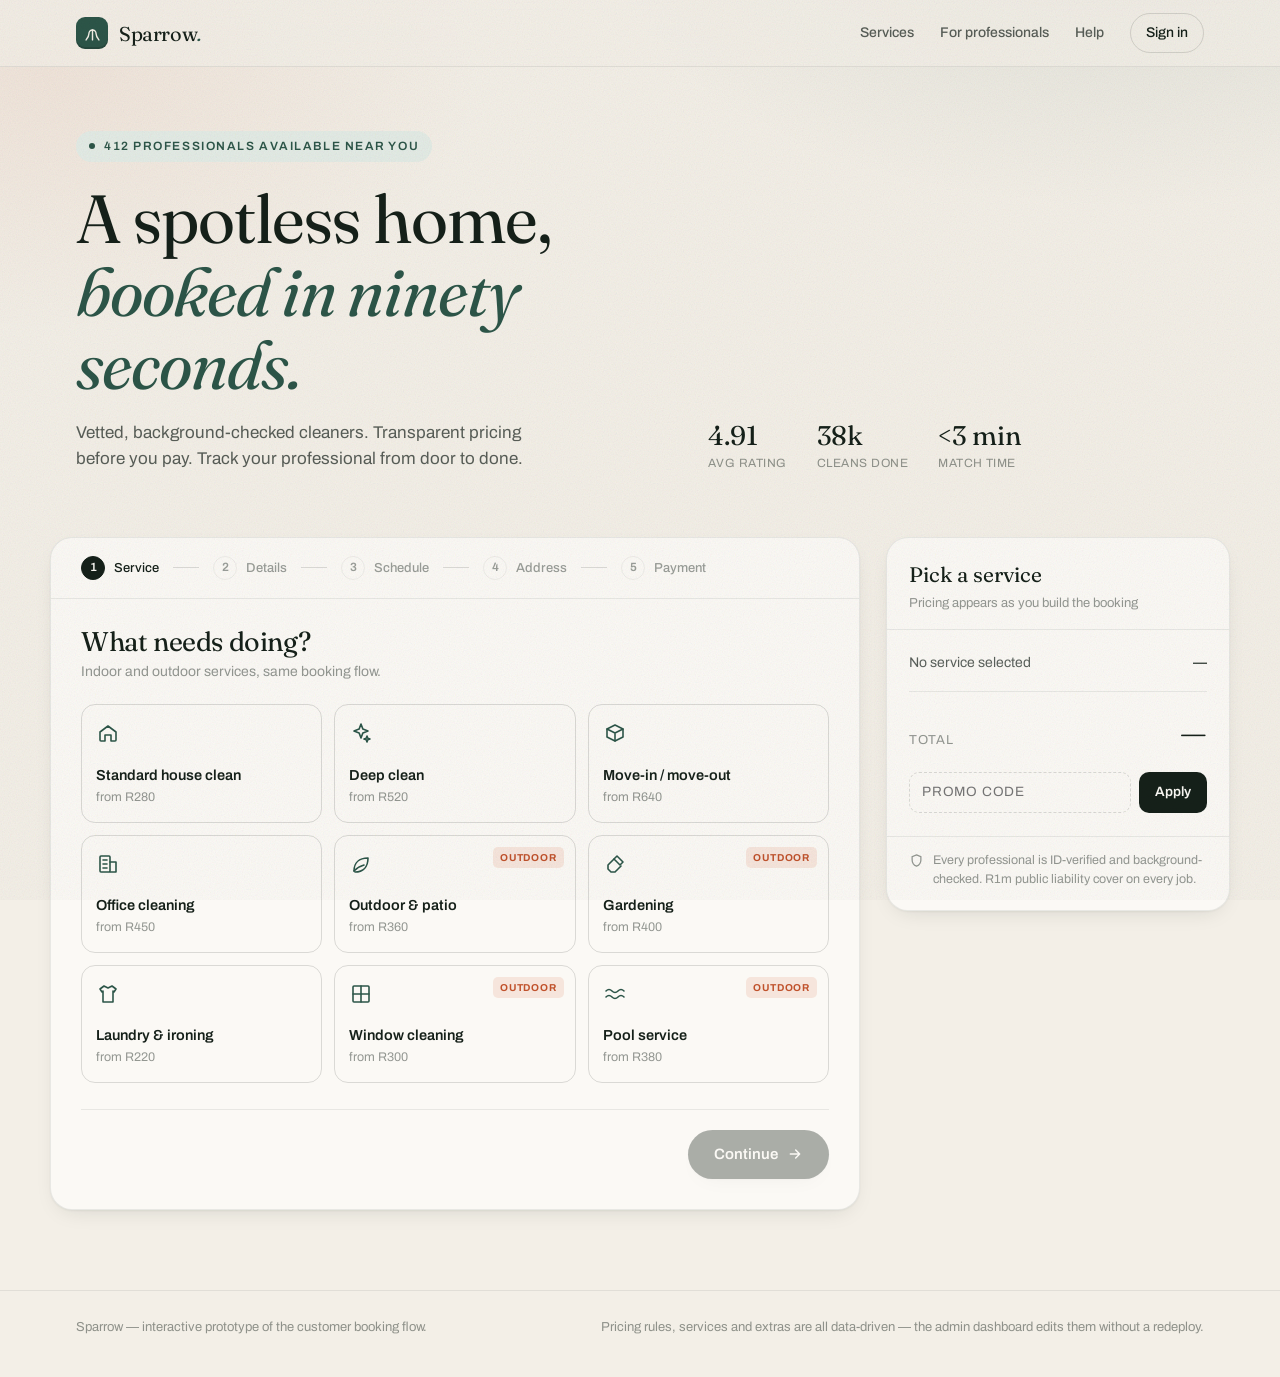
==== index.html @ c158c253 "Sparrow: interactive customer booking flow prototype" ====
<!DOCTYPE html>
<html lang="en">
<head>
<meta charset="utf-8">
<meta name="viewport" content="width=device-width, initial-scale=1">
<title>Sparrow &mdash; Book a cleaning professional</title>
<link rel="preconnect" href="https://fonts.googleapis.com">
<link rel="preconnect" href="https://fonts.gstatic.com" crossorigin>
<link href="https://fonts.googleapis.com/css2?family=Fraunces:opsz,wght@9..144,300;9..144,400;9..144,500;9..144,600&family=Archivo:wght@400;500;600;700&display=swap" rel="stylesheet">
<style>
:root{
  --paper:#F3EFE7;
  --paper-2:#FBF9F5;
  --ink:#152019;
  --ink-70:rgba(21,32,25,.70);
  --ink-45:rgba(21,32,25,.45);
  --ink-14:rgba(21,32,25,.14);
  --ink-08:rgba(21,32,25,.08);
  --moss:#2C5548;
  --moss-soft:#E3EBE5;
  --clay:#C0522C;
  --clay-soft:#F6E5DC;
  --gold:#C9A227;
  --radius:14px;
  --radius-lg:22px;
  --shadow-1:0 1px 2px rgba(21,32,25,.05), 0 8px 24px -12px rgba(21,32,25,.18);
  --shadow-2:0 2px 4px rgba(21,32,25,.06), 0 24px 48px -20px rgba(21,32,25,.28);
  --ease:cubic-bezier(.22,.61,.36,1);
}
*{box-sizing:border-box}
html,body{margin:0;padding:0}
body{
  background:var(--paper);
  color:var(--ink);
  font-family:'Archivo',-apple-system,BlinkMacSystemFont,sans-serif;
  font-size:15px;
  line-height:1.55;
  -webkit-font-smoothing:antialiased;
  background-image:
    radial-gradient(900px 500px at 88% -10%, rgba(44,85,72,.10), transparent 60%),
    radial-gradient(700px 420px at 4% 8%, rgba(192,82,44,.07), transparent 62%);
  background-attachment:fixed;
}
body::after{
  content:"";position:fixed;inset:0;pointer-events:none;z-index:99;opacity:.30;
  background-image:url("data:image/svg+xml,%3Csvg xmlns='http://www.w3.org/2000/svg' width='140' height='140'%3E%3Cfilter id='n'%3E%3CfeTurbulence type='fractalNoise' baseFrequency='.85' numOctaves='3'/%3E%3C/filter%3E%3Crect width='140' height='140' filter='url(%23n)' opacity='.42'/%3E%3C/svg%3E");
  mix-blend-mode:multiply;
}
h1,h2,h3,.display{font-family:'Fraunces',Georgia,serif;font-weight:400;letter-spacing:-.015em;line-height:1.08;margin:0}
.wrap{max-width:1180px;margin:0 auto;padding:0 26px}
.mono{font-variant-numeric:tabular-nums}

/* ---------- top bar ---------- */
.topbar{position:sticky;top:0;z-index:60;backdrop-filter:blur(14px);background:rgba(243,239,231,.78);border-bottom:1px solid var(--ink-08)}
.topbar .wrap{display:flex;align-items:center;gap:18px;height:66px}
.brand{display:flex;align-items:center;gap:11px;text-decoration:none;color:inherit}
.brand-mark{width:32px;height:32px;border-radius:9px;background:var(--moss);display:grid;place-items:center;box-shadow:inset 0 -2px 0 rgba(0,0,0,.16)}
.brand-name{font-family:'Fraunces',serif;font-size:20px;letter-spacing:-.02em}
.brand-name em{font-style:italic;color:var(--moss)}
.nav{margin-left:auto;display:flex;align-items:center;gap:26px}
.nav a{color:var(--ink-70);text-decoration:none;font-size:14px;font-weight:500}
.nav a:hover{color:var(--ink)}
.pill-btn{border:1px solid var(--ink-14);background:transparent;color:var(--ink);padding:8px 15px;border-radius:999px;font:inherit;font-size:14px;font-weight:500;cursor:pointer;transition:.2s var(--ease)}
.pill-btn:hover{background:var(--ink);color:var(--paper-2);border-color:var(--ink)}
@media(max-width:820px){.nav .hide-sm{display:none}}

/* ---------- hero ---------- */
.hero{padding:64px 0 30px;position:relative}
.eyebrow{display:inline-flex;align-items:center;gap:9px;font-size:12px;font-weight:600;letter-spacing:.13em;text-transform:uppercase;color:var(--moss);background:var(--moss-soft);border-radius:999px;padding:6px 13px}
.dot{width:6px;height:6px;border-radius:50%;background:var(--moss);animation:pulse 2.4s infinite}
@keyframes pulse{0%,100%{opacity:1;transform:scale(1)}50%{opacity:.35;transform:scale(.8)}}
.hero h1{font-size:clamp(38px,6.2vw,68px);margin:20px 0 0;max-width:14ch}
.hero h1 .ital{font-style:italic;color:var(--moss)}
.hero p.lede{max-width:46ch;color:var(--ink-70);font-size:17px;margin:18px 0 0}
.hero-row{display:flex;gap:44px;align-items:flex-end;flex-wrap:wrap}
.trust{display:flex;gap:30px;margin-top:30px;flex-wrap:wrap}
.trust .t-num{font-family:'Fraunces',serif;font-size:27px;line-height:1}
.trust .t-lbl{font-size:12px;color:var(--ink-45);letter-spacing:.04em;text-transform:uppercase;margin-top:5px}

/* ---------- booking shell ---------- */
.booker{display:grid;grid-template-columns:1fr 344px;gap:26px;align-items:start;padding:34px 0 80px}
@media(max-width:940px){.booker{grid-template-columns:1fr}}
.booker>*{min-width:0}
.card{background:var(--paper-2);border:1px solid var(--ink-08);border-radius:var(--radius-lg);box-shadow:var(--shadow-1)}
.panel{padding:28px 30px 30px}
@media(max-width:560px){.panel{padding:22px 18px 24px}}

/* stepper */
.stepper{display:flex;align-items:center;gap:0;padding:18px 30px;border-bottom:1px solid var(--ink-08);overflow-x:auto;scrollbar-width:none}
.stepper::-webkit-scrollbar{display:none}
.step{display:flex;align-items:center;gap:9px;flex:0 0 auto;padding-right:14px;opacity:.42;transition:.35s var(--ease)}
.step.done,.step.active{opacity:1}
.step-num{width:24px;height:24px;border-radius:50%;border:1.5px solid var(--ink-14);display:grid;place-items:center;font-size:12px;font-weight:600;transition:.35s var(--ease);flex:0 0 auto}
.step.active .step-num{background:var(--ink);color:var(--paper-2);border-color:var(--ink)}
.step.done .step-num{background:var(--moss);border-color:var(--moss);color:#fff}
.step-lbl{font-size:13px;font-weight:500;white-space:nowrap}
.step-bar{width:26px;height:1.5px;background:var(--ink-14);margin-right:14px;flex:0 0 auto}
@media(max-width:700px){.step:not(.active) .step-lbl{display:none}.step-bar{width:14px}}

.h-step{font-size:27px;margin-bottom:5px}
.sub{color:var(--ink-45);font-size:14px;margin:0 0 22px}
.pane{display:none;animation:rise .45s var(--ease) both}
.pane.on{display:block}
@keyframes rise{from{opacity:0;transform:translateY(9px)}to{opacity:1;transform:none}}

/* service grid */
.svc-grid{display:grid;grid-template-columns:repeat(3,1fr);gap:12px}
@media(max-width:760px){.svc-grid{grid-template-columns:repeat(2,1fr)}}
@media(max-width:400px){.svc-grid{grid-template-columns:1fr}}
.svc{position:relative;text-align:left;background:transparent;border:1.5px solid var(--ink-14);border-radius:var(--radius);padding:16px 14px 14px;cursor:pointer;font:inherit;color:inherit;transition:.24s var(--ease);overflow:hidden}
.svc:hover{border-color:var(--moss);transform:translateY(-2px);box-shadow:var(--shadow-1)}
.svc.sel{border-color:var(--moss);background:var(--moss-soft);box-shadow:inset 0 0 0 1px var(--moss)}
.svc svg{color:var(--moss)}
.svc-name{font-weight:600;font-size:14.5px;margin-top:11px}
.svc-from{font-size:12.5px;color:var(--ink-45);margin-top:2px}
.svc .tick{position:absolute;top:11px;right:11px;opacity:0;transform:scale(.6);transition:.24s var(--ease);color:var(--moss)}
.svc.sel .tick{opacity:1;transform:none}
.badge-out{position:absolute;top:11px;right:11px;font-size:10px;letter-spacing:.08em;text-transform:uppercase;font-weight:700;color:var(--clay);background:var(--clay-soft);padding:3px 7px;border-radius:5px}
.svc.sel .badge-out{display:none}

/* steppers / counters */
.row-lbl{display:flex;align-items:center;justify-content:space-between;padding:15px 0;border-bottom:1px solid var(--ink-08)}
.row-lbl:last-of-type{border-bottom:0}
.row-lbl .rl-t{font-weight:600;font-size:14.5px}
.row-lbl .rl-s{font-size:13px;color:var(--ink-45)}
.counter{display:flex;align-items:center;gap:6px}
.cbtn{width:32px;height:32px;border-radius:9px;border:1.5px solid var(--ink-14);background:transparent;cursor:pointer;font-size:17px;line-height:1;color:var(--ink);display:grid;place-items:center;transition:.18s var(--ease)}
.cbtn:hover:not(:disabled){border-color:var(--ink);background:var(--ink);color:var(--paper-2)}
.cbtn:disabled{opacity:.3;cursor:not-allowed}
.cval{width:32px;text-align:center;font-weight:600;font-variant-numeric:tabular-nums}

/* extras chips */
.chips{display:flex;flex-wrap:wrap;gap:9px;margin-top:6px}
.chip{border:1.5px solid var(--ink-14);background:transparent;border-radius:999px;padding:8px 14px;font:inherit;font-size:13.5px;cursor:pointer;color:var(--ink-70);transition:.2s var(--ease);display:inline-flex;align-items:center;gap:7px}
.chip:hover{border-color:var(--moss);color:var(--ink)}
.chip.on{background:var(--ink);border-color:var(--ink);color:var(--paper-2)}
.chip .c-price{font-size:12px;opacity:.6}

/* frequency */
.freq{display:grid;grid-template-columns:repeat(3,1fr);gap:10px;margin-top:6px}
@media(max-width:520px){.freq{grid-template-columns:1fr}}
.freq button{position:relative;text-align:left;border:1.5px solid var(--ink-14);background:transparent;border-radius:var(--radius);padding:13px 14px;cursor:pointer;font:inherit;color:inherit;transition:.2s var(--ease)}
.freq button:hover{border-color:var(--moss)}
.freq button.on{border-color:var(--moss);background:var(--moss-soft)}
.freq .f-t{font-weight:600;font-size:14px}
.freq .f-s{font-size:12.5px;color:var(--ink-45);margin-top:2px}
.save-tag{position:absolute;top:-9px;right:11px;background:var(--gold);color:#2b2200;font-size:10.5px;font-weight:700;letter-spacing:.05em;padding:2px 8px;border-radius:999px}

/* dates */
.datestrip{display:flex;gap:9px;overflow-x:auto;padding:4px 2px 10px;scrollbar-width:thin}
.dcell{flex:0 0 auto;width:66px;border:1.5px solid var(--ink-14);border-radius:var(--radius);background:transparent;padding:11px 0;cursor:pointer;font:inherit;color:inherit;text-align:center;transition:.2s var(--ease)}
.dcell:hover{border-color:var(--moss)}
.dcell.on{background:var(--ink);border-color:var(--ink);color:var(--paper-2)}
.dcell .dw{font-size:11px;letter-spacing:.09em;text-transform:uppercase;opacity:.55}
.dcell .dd{font-family:'Fraunces',serif;font-size:22px;line-height:1.25}
.dcell .dm{font-size:11px;opacity:.55}
.slots{display:grid;grid-template-columns:repeat(4,1fr);gap:9px;margin-top:6px}
@media(max-width:620px){.slots{grid-template-columns:repeat(3,1fr)}}
@media(max-width:420px){.slots{grid-template-columns:repeat(2,1fr)}}
.slot{border:1.5px solid var(--ink-14);background:transparent;border-radius:10px;padding:10px 6px;font:inherit;font-size:13.5px;font-weight:500;cursor:pointer;color:var(--ink);transition:.2s var(--ease);position:relative}
.slot:hover:not(:disabled){border-color:var(--moss)}
.slot.on{background:var(--ink);border-color:var(--ink);color:var(--paper-2)}
.slot:disabled{opacity:.32;cursor:not-allowed;text-decoration:line-through}
.slot .pros{display:block;font-size:11px;font-weight:400;opacity:.55;margin-top:1px}

/* forms */
.field{margin-bottom:15px}
.field label{display:block;font-size:12.5px;font-weight:600;letter-spacing:.03em;color:var(--ink-70);margin-bottom:6px}
.field input,.field textarea,.field select{width:100%;border:1.5px solid var(--ink-14);background:var(--paper-2);border-radius:11px;padding:11px 13px;font:inherit;font-size:14.5px;color:var(--ink);transition:.2s var(--ease)}
.field input:focus,.field textarea:focus,.field select:focus{outline:none;border-color:var(--moss);box-shadow:0 0 0 4px rgba(44,85,72,.10)}
.field input::placeholder,.field textarea::placeholder{color:var(--ink-45)}
.grid2{display:grid;grid-template-columns:1fr 1fr;gap:14px}
@media(max-width:520px){.grid2{grid-template-columns:1fr}}

.toggle-row{display:flex;align-items:center;gap:12px;padding:13px 15px;border:1.5px solid var(--ink-14);border-radius:var(--radius);margin-bottom:16px;background:var(--paper)}
.switch{position:relative;width:44px;height:25px;flex:0 0 auto;border-radius:999px;background:var(--ink-14);border:0;cursor:pointer;transition:.24s var(--ease)}
.switch::after{content:"";position:absolute;top:3px;left:3px;width:19px;height:19px;border-radius:50%;background:var(--paper-2);transition:.24s var(--ease);box-shadow:0 1px 3px rgba(0,0,0,.25)}
.switch.on{background:var(--moss)}
.switch.on::after{transform:translateX(19px)}

/* payment methods */
.pays{display:grid;gap:10px;margin-top:4px}
.pay{display:flex;align-items:center;gap:13px;border:1.5px solid var(--ink-14);border-radius:var(--radius);padding:13px 15px;cursor:pointer;background:transparent;font:inherit;color:inherit;text-align:left;transition:.2s var(--ease);width:100%}
.pay:hover{border-color:var(--moss)}
.pay.on{border-color:var(--moss);background:var(--moss-soft)}
.pay .radio{width:19px;height:19px;border-radius:50%;border:1.5px solid var(--ink-14);flex:0 0 auto;display:grid;place-items:center;transition:.2s var(--ease)}
.pay.on .radio{border-color:var(--moss)}
.pay.on .radio::after{content:"";width:9px;height:9px;border-radius:50%;background:var(--moss)}
.pay .p-t{font-weight:600;font-size:14.5px}
.pay .p-s{font-size:12.5px;color:var(--ink-45)}
.cards{margin-left:auto;display:flex;gap:5px;opacity:.8}

/* nav buttons */
.actions{display:flex;align-items:center;gap:12px;margin-top:26px;padding-top:20px;border-top:1px solid var(--ink-08)}
.btn{border:0;border-radius:999px;padding:13px 26px;font:inherit;font-weight:600;font-size:15px;cursor:pointer;transition:.22s var(--ease);display:inline-flex;align-items:center;gap:9px}
.btn-primary{background:var(--ink);color:var(--paper-2);box-shadow:var(--shadow-1)}
.btn-primary:hover{background:var(--moss);transform:translateY(-1px);box-shadow:var(--shadow-2)}
.btn-primary:disabled{opacity:.35;cursor:not-allowed;transform:none;background:var(--ink)}
.btn-ghost{background:transparent;color:var(--ink-70);padding-left:6px}
.btn-ghost:hover{color:var(--ink)}
.spacer{margin-left:auto}

/* summary */
.summary{position:sticky;top:88px}
.sum-head{padding:20px 22px 16px;border-bottom:1px solid var(--ink-08)}
.sum-head .s-svc{font-family:'Fraunces',serif;font-size:21px}
.sum-head .s-meta{font-size:13px;color:var(--ink-45);margin-top:3px}
.sum-body{padding:16px 22px}
.li{display:flex;justify-content:space-between;gap:14px;font-size:14px;padding:6px 0;color:var(--ink-70)}
.li .v{font-variant-numeric:tabular-nums;color:var(--ink);font-weight:500}
.li.disc{color:var(--moss)}
.li.disc .v{color:var(--moss)}
.rule{height:1px;background:var(--ink-08);margin:11px 0}
.total{display:flex;justify-content:space-between;align-items:baseline;padding:4px 0 2px}
.total .t-l{font-size:13px;letter-spacing:.05em;text-transform:uppercase;color:var(--ink-45)}
.total .t-v{font-family:'Fraunces',serif;font-size:33px;font-variant-numeric:tabular-nums;transition:.2s var(--ease)}
.total .t-v.bump{transform:scale(1.06)}
.sum-foot{padding:14px 22px 20px;border-top:1px solid var(--ink-08);font-size:12.5px;color:var(--ink-45);display:flex;gap:9px;align-items:flex-start}
.promo{display:flex;gap:8px;margin-top:12px}
.promo input{flex:1;border:1.5px dashed var(--ink-14);background:transparent;border-radius:10px;padding:9px 12px;font:inherit;font-size:13.5px;text-transform:uppercase;letter-spacing:.06em}
.promo input:focus{outline:none;border-color:var(--moss);border-style:solid}
.promo button{border:0;background:var(--ink);color:var(--paper-2);border-radius:10px;padding:0 16px;font:inherit;font-size:13.5px;font-weight:600;cursor:pointer}
.promo-msg{font-size:12.5px;margin-top:7px;color:var(--moss);font-weight:500}
.promo-msg.bad{color:var(--clay)}

/* matched pro / confirmation */
.matched{text-align:center;padding:16px 0 6px}
.pro-card{display:flex;gap:14px;align-items:center;border:1.5px solid var(--ink-14);border-radius:var(--radius);padding:15px;background:var(--paper);text-align:left}
.avatar{width:52px;height:52px;border-radius:50%;background:var(--moss);color:#fff;display:grid;place-items:center;font-family:'Fraunces',serif;font-size:20px;flex:0 0 auto}
.stars{color:var(--gold);letter-spacing:1px;font-size:13px}
.timeline{margin-top:20px;border-left:1.5px solid var(--ink-14);padding-left:20px;display:grid;gap:16px}
.tl{position:relative;font-size:14px}
.tl::before{content:"";position:absolute;left:-27px;top:5px;width:11px;height:11px;border-radius:50%;background:var(--paper-2);border:1.5px solid var(--ink-14)}
.tl.done::before{background:var(--moss);border-color:var(--moss)}
.tl .tl-t{font-weight:600}
.tl .tl-s{color:var(--ink-45);font-size:13px}
.ok-badge{width:62px;height:62px;border-radius:50%;background:var(--moss);display:grid;place-items:center;margin:0 auto 16px;animation:pop .5s var(--ease) both}
@keyframes pop{0%{transform:scale(.4);opacity:0}60%{transform:scale(1.08)}100%{transform:scale(1);opacity:1}}

.note{display:flex;gap:10px;background:var(--moss-soft);border-radius:var(--radius);padding:13px 15px;font-size:13.5px;color:#23443a;margin-top:18px}
/* mobile price bar */
.mbar{position:fixed;left:0;right:0;bottom:0;z-index:70;display:none;align-items:center;gap:14px;
  padding:12px 18px calc(12px + env(safe-area-inset-bottom));
  background:rgba(251,249,245,.94);backdrop-filter:blur(14px);border-top:1px solid var(--ink-14);
  box-shadow:0 -10px 30px -18px rgba(21,32,25,.5)}
.mbar .m-l{font-size:11.5px;letter-spacing:.08em;text-transform:uppercase;color:var(--ink-45)}
.mbar .m-v{font-family:'Fraunces',serif;font-size:24px;line-height:1.1;font-variant-numeric:tabular-nums}
.mbar .btn{margin-left:auto;padding:12px 22px;font-size:14.5px}
@media(max-width:940px){.mbar.show{display:flex}body{padding-bottom:82px}.summary{position:static}}

footer{border-top:1px solid var(--ink-08);padding:26px 0 40px;font-size:13px;color:var(--ink-45)}
footer .wrap{display:flex;justify-content:space-between;gap:18px;flex-wrap:wrap}
</style>
</head>
<body>

<div class="topbar">
  <div class="wrap">
    <a class="brand" href="#">
      <span class="brand-mark">
        <svg width="17" height="17" viewBox="0 0 24 24" fill="none" stroke="#F3EFE7" stroke-width="2" stroke-linecap="round" stroke-linejoin="round"><path d="M3 21c2.5-3 4-6 4-9a5 5 0 0 1 10 0c0 3 1.5 6 4 9"/><path d="M12 7v14"/></svg>
      </span>
      <span class="brand-name">Sparrow<em>.</em></span>
    </a>
    <nav class="nav">
      <a href="#" class="hide-sm">Services</a>
      <a href="#" class="hide-sm">For professionals</a>
      <a href="#" class="hide-sm">Help</a>
      <button class="pill-btn">Sign in</button>
    </nav>
  </div>
</div>

<header class="hero">
  <div class="wrap">
    <span class="eyebrow"><span class="dot"></span> 412 professionals available near you</span>
    <div class="hero-row">
      <div>
        <h1>A spotless home,<br><span class="ital">booked in ninety seconds.</span></h1>
        <p class="lede">Vetted, background-checked cleaners. Transparent pricing before you pay. Track your professional from door to done.</p>
      </div>
      <div class="trust">
        <div><div class="t-num mono">4.91</div><div class="t-lbl">Avg rating</div></div>
        <div><div class="t-num mono">38k</div><div class="t-lbl">Cleans done</div></div>
        <div><div class="t-num mono">&lt;3 min</div><div class="t-lbl">Match time</div></div>
      </div>
    </div>
  </div>
</header>

<main class="wrap booker">
  <section class="card">
    <div class="stepper" id="stepper"></div>
    <div class="panel">

      <!-- 1 SERVICE -->
      <div class="pane on" data-pane="0">
        <h2 class="h-step">What needs doing?</h2>
        <p class="sub">Indoor and outdoor services, same booking flow.</p>
        <div class="svc-grid" id="svcGrid"></div>
        <div class="actions">
          <span class="spacer"></span>
          <button class="btn btn-primary" data-next>Continue
            <svg width="16" height="16" viewBox="0 0 24 24" fill="none" stroke="currentColor" stroke-width="2.2" stroke-linecap="round" stroke-linejoin="round"><path d="M5 12h14M13 6l6 6-6 6"/></svg>
          </button>
        </div>
      </div>

      <!-- 2 DETAILS -->
      <div class="pane" data-pane="1">
        <h2 class="h-step">Tell us about the space</h2>
        <p class="sub">Your price updates live as you choose &mdash; no surprises at checkout.</p>
        <div id="sizeRows"></div>
        <div style="margin-top:22px">
          <div class="rl-t" style="font-weight:600;font-size:14.5px;margin-bottom:9px">Add extras</div>
          <div class="chips" id="extras"></div>
        </div>
        <div style="margin-top:24px">
          <div class="rl-t" style="font-weight:600;font-size:14.5px;margin-bottom:9px">How often?</div>
          <div class="freq" id="freq"></div>
        </div>
        <div class="actions">
          <button class="btn btn-ghost" data-back>&larr; Back</button>
          <span class="spacer"></span>
          <button class="btn btn-primary" data-next>Choose a time
            <svg width="16" height="16" viewBox="0 0 24 24" fill="none" stroke="currentColor" stroke-width="2.2" stroke-linecap="round" stroke-linejoin="round"><path d="M5 12h14M13 6l6 6-6 6"/></svg>
          </button>
        </div>
      </div>

      <!-- 3 SCHEDULE -->
      <div class="pane" data-pane="2">
        <h2 class="h-step">When suits you?</h2>
        <p class="sub">Live availability &mdash; slots reflect professionals actually free in your area.</p>
        <div class="datestrip" id="dates"></div>
        <div style="margin-top:16px">
          <div class="rl-t" style="font-weight:600;font-size:14.5px;margin-bottom:9px">Start time</div>
          <div class="slots" id="slots"></div>
        </div>
        <div class="note">
          <svg width="17" height="17" viewBox="0 0 24 24" fill="none" stroke="currentColor" stroke-width="2" stroke-linecap="round" style="flex:0 0 auto;margin-top:1px"><circle cx="12" cy="12" r="9"/><path d="M12 8v5M12 16.5v.01"/></svg>
          <span id="durNote">Estimated duration will appear once you pick a service size.</span>
        </div>
        <div class="actions">
          <button class="btn btn-ghost" data-back>&larr; Back</button>
          <span class="spacer"></span>
          <button class="btn btn-primary" data-next>Add address
            <svg width="16" height="16" viewBox="0 0 24 24" fill="none" stroke="currentColor" stroke-width="2.2" stroke-linecap="round" stroke-linejoin="round"><path d="M5 12h14M13 6l6 6-6 6"/></svg>
          </button>
        </div>
      </div>

      <!-- 4 ADDRESS -->
      <div class="pane" data-pane="3">
        <h2 class="h-step">Where are we cleaning?</h2>
        <p class="sub">Guest checkout is on &mdash; an account gets created quietly after you pay.</p>
        <div class="toggle-row">
          <button class="switch on" id="guestSwitch" aria-label="Guest checkout"></button>
          <div>
            <div style="font-weight:600;font-size:14.5px">Continue as guest</div>
            <div style="font-size:13px;color:var(--ink-45)">No password needed. We&rsquo;ll text you the tracking link.</div>
          </div>
        </div>
        <div class="grid2">
          <div class="field"><label>Full name</label><input id="fName" placeholder="Thandi Mokoena"></div>
          <div class="field"><label>Mobile number</label><input id="fPhone" placeholder="+27 82 000 0000"></div>
        </div>
        <div class="field"><label>Street address</label><input id="fAddr" placeholder="Start typing &mdash; autocomplete fills the rest"></div>
        <div class="grid2">
          <div class="field"><label>Suburb</label><input id="fSub" placeholder="Sea Point"></div>
          <div class="field"><label>Unit / access notes</label><input id="fUnit" placeholder="Flat 4B, buzzer 12"></div>
        </div>
        <div class="field"><label>Anything the professional should know?</label><textarea id="fNotes" rows="3" placeholder="Two cats, please keep the balcony door shut. Key under the mat."></textarea></div>
        <div class="actions">
          <button class="btn btn-ghost" data-back>&larr; Back</button>
          <span class="spacer"></span>
          <button class="btn btn-primary" data-next>Review &amp; pay
            <svg width="16" height="16" viewBox="0 0 24 24" fill="none" stroke="currentColor" stroke-width="2.2" stroke-linecap="round" stroke-linejoin="round"><path d="M5 12h14M13 6l6 6-6 6"/></svg>
          </button>
        </div>
      </div>

      <!-- 5 PAY -->
      <div class="pane" data-pane="4">
        <h2 class="h-step">Confirm and pay</h2>
        <p class="sub">Card is authorised now, captured only once the clean is completed.</p>
        <div class="pays" id="pays"></div>
        <div style="margin-top:20px">
          <div class="rl-t" style="font-weight:600;font-size:14.5px;margin-bottom:9px">Your booking</div>
          <div id="reviewList"></div>
        </div>
        <div class="note">
          <svg width="17" height="17" viewBox="0 0 24 24" fill="none" stroke="currentColor" stroke-width="2" stroke-linecap="round" style="flex:0 0 auto;margin-top:1px"><rect x="4" y="10" width="16" height="10" rx="2"/><path d="M8 10V7a4 4 0 0 1 8 0v3"/></svg>
          <span>Funds are held in escrow and released to the professional 2 hours after you confirm the job is done. Free cancellation up to 12 hours before.</span>
        </div>
        <div class="actions">
          <button class="btn btn-ghost" data-back>&larr; Back</button>
          <span class="spacer"></span>
          <button class="btn btn-primary" id="payBtn">Pay <span id="payAmt" class="mono"></span> &amp; confirm</button>
        </div>
      </div>

      <!-- 6 DONE -->
      <div class="pane" data-pane="5">
        <div class="matched">
          <div class="ok-badge">
            <svg width="28" height="28" viewBox="0 0 24 24" fill="none" stroke="#fff" stroke-width="2.6" stroke-linecap="round" stroke-linejoin="round"><path d="M4 12.5l5.5 5.5L20 7"/></svg>
          </div>
          <h2 class="h-step" style="font-size:29px">You&rsquo;re booked in.</h2>
          <p class="sub" style="margin-bottom:20px">Reference <strong class="mono" id="refNo"></strong> &mdash; confirmation sent by SMS and push.</p>
        </div>
        <div class="pro-card">
          <div class="avatar">NM</div>
          <div style="flex:1">
            <div style="font-weight:600;font-size:15px">Nomsa M. &mdash; matched automatically</div>
            <div class="stars">&#9733;&#9733;&#9733;&#9733;&#9733; <span style="color:var(--ink-45);font-size:12.5px;letter-spacing:0">4.94 &middot; 216 cleans &middot; 1.8 km away</span></div>
          </div>
          <button class="pill-btn">Message</button>
        </div>
        <div class="timeline">
          <div class="tl done"><div class="tl-t">Booking confirmed</div><div class="tl-s">Payment authorised, held in escrow</div></div>
          <div class="tl done"><div class="tl-t">Professional assigned</div><div class="tl-s">Nomsa accepted in 47 seconds</div></div>
          <div class="tl"><div class="tl-t">On the way</div><div class="tl-s">Live location shared 30 min before arrival</div></div>
          <div class="tl"><div class="tl-t">Clean in progress</div><div class="tl-s">Checklist ticked off room by room</div></div>
          <div class="tl"><div class="tl-t">Completed &amp; rated</div><div class="tl-s">Escrow released, loyalty points credited</div></div>
        </div>
        <div class="actions">
          <button class="btn btn-ghost" id="restart">&larr; Run the flow again</button>
        </div>
      </div>

    </div>
  </section>

  <!-- SUMMARY -->
  <aside class="card summary">
    <div class="sum-head">
      <div class="s-svc" id="sumSvc">Pick a service</div>
      <div class="s-meta" id="sumMeta">Pricing appears as you build the booking</div>
    </div>
    <div class="sum-body">
      <div id="lines"></div>
      <div class="rule"></div>
      <div class="total">
        <span class="t-l">Total</span>
        <span class="t-v mono" id="grand">&mdash;</span>
      </div>
      <div class="promo">
        <input id="promo" placeholder="Promo code" maxlength="14">
        <button id="applyPromo">Apply</button>
      </div>
      <div class="promo-msg" id="promoMsg"></div>
    </div>
    <div class="sum-foot">
      <svg width="15" height="15" viewBox="0 0 24 24" fill="none" stroke="currentColor" stroke-width="2" stroke-linecap="round" style="flex:0 0 auto;margin-top:2px"><path d="M12 3l7 3v5c0 4.4-3 8.3-7 10-4-1.7-7-5.6-7-10V6l7-3z"/></svg>
      <span>Every professional is ID-verified and background-checked. R1m public liability cover on every job.</span>
    </div>
  </aside>
</main>

<div class="mbar" id="mbar">
  <div>
    <div class="m-l">Total</div>
    <div class="m-v mono" id="mTotal">&mdash;</div>
  </div>
  <button class="btn btn-primary" id="mNext">Continue</button>
</div>

<footer>
  <div class="wrap">
    <span>Sparrow &mdash; interactive prototype of the customer booking flow.</span>
    <span>Pricing rules, services and extras are all data-driven &mdash; the admin dashboard edits them without a redeploy.</span>
  </div>
</footer>

<script>
/* ============================================================
   PRICING CONFIG — in production this is served by the API and
   edited from the admin dashboard. One place, no hard-coding.
   ============================================================ */
const CFG = {
  currency: 'R',
  services: [
    { id:'standard', name:'Standard house clean', base:280, perBed:70, perBath:55, mins:120, minsPerBed:35, minsPerBath:25, icon:'home', out:false },
    { id:'deep',     name:'Deep clean',           base:520, perBed:110,perBath:90, mins:210, minsPerBed:50, minsPerBath:40, icon:'sparkle', out:false },
    { id:'move',     name:'Move-in / move-out',   base:640, perBed:130,perBath:100,mins:240, minsPerBed:55, minsPerBath:45, icon:'box', out:false },
    { id:'office',   name:'Office cleaning',      base:450, perBed:0,  perBath:60, mins:150, minsPerBed:0,  minsPerBath:25, icon:'office', out:false },
    { id:'outdoor',  name:'Outdoor &amp; patio',      base:360, perBed:0,  perBath:0,  mins:120, minsPerBed:0,  minsPerBath:0,  icon:'leaf', out:true },
    { id:'garden',   name:'Gardening',            base:400, perBed:0,  perBath:0,  mins:150, minsPerBed:0,  minsPerBath:0,  icon:'shovel',out:true },
    { id:'laundry',  name:'Laundry &amp; ironing',    base:220, perBed:0,  perBath:0,  mins:90,  minsPerBed:0,  minsPerBath:0,  icon:'shirt', out:false },
    { id:'windows',  name:'Window cleaning',      base:300, perBed:0,  perBath:0,  mins:100, minsPerBed:0,  minsPerBath:0,  icon:'window',out:true },
    { id:'pool',     name:'Pool service',         base:380, perBed:0,  perBath:0,  mins:90,  minsPerBed:0,  minsPerBath:0,  icon:'wave',  out:true }
  ],
  extras: [
    { id:'fridge', name:'Inside fridge',   price:90,  mins:25 },
    { id:'oven',   name:'Inside oven',     price:120, mins:35 },
    { id:'cab',    name:'Inside cabinets', price:110, mins:30 },
    { id:'iron',   name:'Ironing (1 hr)',  price:100, mins:60 },
    { id:'wash',   name:'Laundry wash',    price:85,  mins:40 },
    { id:'balc',   name:'Balcony',         price:70,  mins:20 },
    { id:'pets',   name:'Pet hair removal',price:95,  mins:25 }
  ],
  frequencies: [
    { id:'once',   title:'One-off',    sub:'Just this time',    mult:1.00, save:0  },
    { id:'weekly', title:'Weekly',     sub:'Same pro, same slot',mult:0.85, save:15 },
    { id:'biweek', title:'Bi-weekly',  sub:'Every 2 weeks',     mult:0.90, save:10 }
  ],
  serviceFeePct: 0.07,
  promos: { SPARROW20:{type:'pct',val:.20,label:'20% off first clean'}, WELCOME50:{type:'flat',val:50,label:'R50 off'} },
  slots: ['08:00','09:00','10:00','11:00','12:00','13:00','14:00','15:00','16:00','17:00']
};

/* ---------- icons ---------- */
const I = {
  home:'<path d="M4 11l8-6 8 6v8a1 1 0 0 1-1 1h-4v-6H9v6H5a1 1 0 0 1-1-1z"/>',
  sparkle:'<path d="M12 3l1.9 5.1L19 10l-5.1 1.9L12 17l-1.9-5.1L5 10l5.1-1.9z"/><path d="M18 15l.8 2.2L21 18l-2.2.8L18 21l-.8-2.2L15 18l2.2-.8z"/>',
  box:'<path d="M4 8l8-4 8 4v8l-8 4-8-4z"/><path d="M4 8l8 4 8-4M12 12v8"/>',
  office:'<rect x="4" y="4" width="10" height="16" rx="1"/><path d="M14 10h6v10h-6M7 8h4M7 12h4M7 16h4"/>',
  leaf:'<path d="M5 19c0-8 5-13 14-13 0 9-5 14-13 14"/><path d="M5 19c3-3 6-5 10-6"/>',
  shovel:'<path d="M14 4l6 6-3 3-6-6z"/><path d="M11 7l-6 6v4l3 3h4l6-6"/>',
  shirt:'<path d="M8 4l4 2 4-2 4 3-2 3-1-1v11H7V9L6 10 4 7z"/>',
  window:'<rect x="4" y="4" width="16" height="16" rx="1"/><path d="M12 4v16M4 12h16"/>',
  wave:'<path d="M3 9c2-2 4-2 6 0s4 2 6 0 4-2 6 0"/><path d="M3 15c2-2 4-2 6 0s4 2 6 0 4-2 6 0"/>'
};
const svg = k => `<svg width="24" height="24" viewBox="0 0 24 24" fill="none" stroke="currentColor" stroke-width="1.6" stroke-linecap="round" stroke-linejoin="round">${I[k]}</svg>`;
const TICK = '<svg class="tick" width="18" height="18" viewBox="0 0 24 24" fill="none" stroke="currentColor" stroke-width="2.6" stroke-linecap="round" stroke-linejoin="round"><path d="M4 12.5l5.5 5.5L20 7"/></svg>';

/* ---------- state ---------- */
const S = { step:0, svc:null, beds:2, baths:1, extras:new Set(), freq:'once', date:0, slot:null, pay:'card', promo:null };
const money = n => CFG.currency + n.toLocaleString('en-ZA',{minimumFractionDigits:0,maximumFractionDigits:0});
const svcOf = () => CFG.services.find(s=>s.id===S.svc);
const $ = s => document.querySelector(s);

/* ---------- price engine ---------- */
function quote(){
  const s = svcOf();
  if(!s) return null;
  const usesRooms = s.perBed>0 || s.perBath>0;
  let base = s.base + (usesRooms ? s.perBed*Math.max(0,S.beds-1) + s.perBath*Math.max(0,S.baths-1) : 0);
  let mins = s.mins + (usesRooms ? s.minsPerBed*Math.max(0,S.beds-1) + s.minsPerBath*Math.max(0,S.baths-1) : 0);
  let extras = 0;
  S.extras.forEach(id=>{ const e = CFG.extras.find(x=>x.id===id); if(e){ extras += e.price; mins += e.mins; }});
  const f = CFG.frequencies.find(x=>x.id===S.freq);
  const sub = base + extras;
  const freqDisc = Math.round(sub * (1 - f.mult));
  const afterFreq = sub - freqDisc;
  let promoDisc = 0;
  if(S.promo){ const p = CFG.promos[S.promo]; promoDisc = p.type==='pct' ? Math.round(afterFreq*p.val) : Math.min(p.val, afterFreq); }
  const net = afterFreq - promoDisc;
  const fee = Math.round(net * CFG.serviceFeePct);
  return { base, extras, freqDisc, promoDisc, fee, mins, usesRooms, total: net + fee, freqLabel:f.title };
}

/* ---------- render ---------- */
const STEPS = ['Service','Details','Schedule','Address','Payment'];
function renderStepper(){
  $('#stepper').innerHTML = STEPS.map((t,i)=>{
    const cls = S.step>i ? 'done' : S.step===i ? 'active' : '';
    const num = S.step>i ? '<svg width="12" height="12" viewBox="0 0 24 24" fill="none" stroke="currentColor" stroke-width="3.4" stroke-linecap="round" stroke-linejoin="round"><path d="M4 12.5l5.5 5.5L20 7"/></svg>' : (i+1);
    return `<div class="step ${cls}"><span class="step-num">${num}</span><span class="step-lbl">${t}</span></div>${i<STEPS.length-1?'<span class="step-bar"></span>':''}`;
  }).join('');
}

function renderServices(){
  $('#svcGrid').innerHTML = CFG.services.map(s=>`
    <button class="svc ${S.svc===s.id?'sel':''}" data-svc="${s.id}">
      ${TICK}${s.out&&S.svc!==s.id?'<span class="badge-out">Outdoor</span>':''}
      ${svg(s.icon)}
      <div class="svc-name">${s.name}</div>
      <div class="svc-from">from ${money(s.base)}</div>
    </button>`).join('');
  document.querySelectorAll('[data-svc]').forEach(b=>b.onclick=()=>{ S.svc=b.dataset.svc; renderServices(); paint(); });
}

function renderDetails(){
  const s = svcOf(); if(!s) return;
  const usesRooms = s.perBed>0 || s.perBath>0;
  let rows = '';
  if(s.perBed>0) rows += counterRow('Bedrooms','Including studies and guest rooms','beds',1,8);
  if(s.perBath>0) rows += counterRow('Bathrooms', s.id==='office'?'Including staff washrooms':'Ensuites count separately','baths',1,6);
  if(!usesRooms) rows = `<div class="row-lbl"><div><div class="rl-t">${s.name}</div><div class="rl-s">Flat rate for this service &mdash; add extras below.</div></div><div class="mono" style="font-weight:600;font-size:17px">${money(s.base)}</div></div>`;
  $('#sizeRows').innerHTML = rows;
  document.querySelectorAll('[data-inc]').forEach(b=>b.onclick=()=>{ S[b.dataset.key] += (+b.dataset.inc); renderDetails(); paint(); });

  $('#extras').innerHTML = CFG.extras.map(e=>`<button class="chip ${S.extras.has(e.id)?'on':''}" data-ex="${e.id}">${e.name}<span class="c-price">+${money(e.price)}</span></button>`).join('');
  document.querySelectorAll('[data-ex]').forEach(b=>b.onclick=()=>{ const id=b.dataset.ex; S.extras.has(id)?S.extras.delete(id):S.extras.add(id); renderDetails(); paint(); });

  $('#freq').innerHTML = CFG.frequencies.map(f=>`
    <button class="${S.freq===f.id?'on':''}" data-freq="${f.id}">
      ${f.save?`<span class="save-tag">Save ${f.save}%</span>`:''}
      <div class="f-t">${f.title}</div><div class="f-s">${f.sub}</div>
    </button>`).join('');
  document.querySelectorAll('[data-freq]').forEach(b=>b.onclick=()=>{ S.freq=b.dataset.freq; renderDetails(); paint(); });
}
function counterRow(t,s,key,min,max){
  const v = S[key];
  return `<div class="row-lbl"><div><div class="rl-t">${t}</div><div class="rl-s">${s}</div></div>
    <div class="counter">
      <button class="cbtn" data-inc="-1" data-key="${key}" ${v<=min?'disabled':''}>&minus;</button>
      <span class="cval mono">${v}</span>
      <button class="cbtn" data-inc="1" data-key="${key}" ${v>=max?'disabled':''}>+</button>
    </div></div>`;
}

const DAYS=['Sun','Mon','Tue','Wed','Thu','Fri','Sat'], MON=['Jan','Feb','Mar','Apr','May','Jun','Jul','Aug','Sep','Oct','Nov','Dec'];
function renderSchedule(){
  const today = new Date();
  $('#dates').innerHTML = Array.from({length:14},(_,i)=>{
    const d = new Date(today); d.setDate(d.getDate()+i);
    return `<button class="dcell ${S.date===i?'on':''}" data-date="${i}">
      <div class="dw">${i===0?'Today':i===1?'Tmrw':DAYS[d.getDay()]}</div>
      <div class="dd mono">${d.getDate()}</div>
      <div class="dm">${MON[d.getMonth()]}</div></button>`;
  }).join('');
  document.querySelectorAll('[data-date]').forEach(b=>b.onclick=()=>{ S.date=+b.dataset.date; S.slot=null; renderSchedule(); paint(); });

  // deterministic pseudo-availability so the demo behaves consistently
  $('#slots').innerHTML = CFG.slots.map((t,i)=>{
    const seed = (S.date*7 + i*13) % 11;
    const pros = seed===0 ? 0 : seed;
    const dis = pros===0;
    return `<button class="slot ${S.slot===t?'on':''}" data-slot="${t}" ${dis?'disabled':''}>${t}
      <span class="pros">${dis?'full':pros+' pros free'}</span></button>`;
  }).join('');
  document.querySelectorAll('[data-slot]').forEach(b=>b.onclick=()=>{ S.slot=b.dataset.slot; renderSchedule(); paint(); });

  const q = quote();
  $('#durNote').textContent = q
    ? `Estimated ${Math.floor(q.mins/60)}h ${q.mins%60 ? (q.mins%60)+'m' : ''} on site. The professional is paid for the full window even if they finish early.`
    : 'Estimated duration will appear once you pick a service.';
}

function renderPays(){
  const opts = [
    {id:'card', t:'Card', s:'Visa, Mastercard &mdash; authorised now, captured on completion', cards:true},
    {id:'wallet',t:'Sparrow wallet', s:'Balance ' + money(0) + ' &mdash; top up or use loyalty points'},
    {id:'eft',  t:'Instant EFT', s:'Pay directly from your bank account'},
    {id:'cash', t:'Cash on completion', s:'Available for one-off bookings under ' + money(600)}
  ];
  $('#pays').innerHTML = opts.map(o=>`
    <button class="pay ${S.pay===o.id?'on':''}" data-pay="${o.id}">
      <span class="radio"></span>
      <span><span class="p-t">${o.t}</span><br><span class="p-s">${o.s}</span></span>
    </button>`).join('');
  document.querySelectorAll('[data-pay]').forEach(b=>b.onclick=()=>{ S.pay=b.dataset.pay; renderPays(); });
}

function renderReview(){
  const s=svcOf(), q=quote(); if(!q) return;
  const d=new Date(); d.setDate(d.getDate()+S.date);
  const ex = [...S.extras].map(id=>CFG.extras.find(e=>e.id===id).name).join(', ') || 'None';
  const rows = [
    ['Service', s.name],
    q.usesRooms ? ['Size', `${S.beds} bed &middot; ${S.baths} bath`] : null,
    ['Extras', ex],
    ['Frequency', q.freqLabel],
    ['When', `${DAYS[d.getDay()]} ${d.getDate()} ${MON[d.getMonth()]} at ${S.slot||'&mdash;'}`],
    ['Duration', `approx. ${Math.floor(q.mins/60)}h ${q.mins%60?(q.mins%60)+'m':''}`],
    ['Address', ($('#fAddr').value||'123 Main Road') + ', ' + ($('#fSub').value||'Sea Point')]
  ].filter(Boolean);
  $('#reviewList').innerHTML = rows.map(([k,v])=>`<div class="li"><span>${k}</span><span class="v" style="text-align:right;max-width:60%">${v}</span></div>`).join('');
}

function paint(){
  renderStepper();
  const q = quote(), s = svcOf();
  $('#sumSvc').innerHTML = s ? s.name : 'Pick a service';
  if(q){
    const d=new Date(); d.setDate(d.getDate()+S.date);
    const when = S.slot ? `${DAYS[d.getDay()]} ${d.getDate()} ${MON[d.getMonth()]}, ${S.slot}` : 'Time not chosen yet';
    $('#sumMeta').innerHTML = `${q.freqLabel} &middot; ${when}`;
    const L=[];
    L.push(li(q.usesRooms?`${s.name} &middot; ${S.beds}b/${S.baths}ba`:s.name, money(q.base)));
    if(q.extras) L.push(li(`Extras (${S.extras.size})`, money(q.extras)));
    if(q.freqDisc) L.push(li(`${q.freqLabel} discount`, '&minus;'+money(q.freqDisc), true));
    if(q.promoDisc) L.push(li(`Promo ${S.promo}`, '&minus;'+money(q.promoDisc), true));
    L.push(li('Service fee &amp; insurance', money(q.fee)));
    $('#lines').innerHTML = L.join('');
    const g=$('#grand'); g.textContent = money(q.total);
    g.classList.add('bump'); setTimeout(()=>g.classList.remove('bump'),180);
    $('#payAmt').textContent = money(q.total);
  } else {
    $('#sumMeta').textContent = 'Pricing appears as you build the booking';
    $('#lines').innerHTML = '<div class="li"><span>No service selected</span><span class="v">&mdash;</span></div>';
    $('#grand').innerHTML = '&mdash;';
  }
  // gate the continue buttons
  const pane = document.querySelector(`[data-pane="${S.step}"]`);
  const nx = pane && pane.querySelector('[data-next]');
  if(nx){
    if(S.step===0) nx.disabled = !S.svc;
    else if(S.step===2) nx.disabled = !S.slot;
    else nx.disabled = false;
  }
  // mobile price bar mirrors the summary + the current pane's primary action
  const mb = $('#mbar');
  mb.classList.toggle('show', S.step < 5);
  $('#mTotal').innerHTML = q ? money(q.total) : '&mdash;';
  $('#mNext').innerHTML = ['Continue','Choose a time','Add address','Review &amp; pay','Pay now'][S.step] || 'Continue';
  $('#mNext').disabled = nx ? nx.disabled : false;
}
const li = (k,v,disc)=>`<div class="li ${disc?'disc':''}"><span>${k}</span><span class="v">${v}</span></div>`;

/* ---------- navigation ---------- */
function go(n){
  S.step = n;
  document.querySelectorAll('.pane').forEach(p=>p.classList.toggle('on', +p.dataset.pane===n));
  if(n===1) renderDetails();
  if(n===2) renderSchedule();
  if(n===4){ renderPays(); renderReview(); }
  paint();
  window.scrollTo({top: document.querySelector('.booker').offsetTop - 80, behavior:'smooth'});
}
document.querySelectorAll('[data-next]').forEach(b=>b.onclick=()=>go(S.step+1));
document.querySelectorAll('[data-back]').forEach(b=>b.onclick=()=>go(S.step-1));
$('#mNext').onclick = () => S.step === 4 ? $('#payBtn').click() : go(S.step + 1);
$('#guestSwitch').onclick = e => e.currentTarget.classList.toggle('on');
$('#payBtn').onclick = () => {
  $('#refNo').textContent = 'SPW-' + String(Math.floor(100000 + (S.date*9173 + CFG.slots.indexOf(S.slot)*577 + (S.beds*31)) % 899999));
  go(5);
};
$('#restart').onclick = () => { S.svc=null; S.slot=null; S.extras.clear(); S.promo=null; S.freq='once'; $('#promoMsg').textContent=''; $('#promo').value=''; renderServices(); go(0); };
$('#applyPromo').onclick = () => {
  const code = $('#promo').value.trim().toUpperCase();
  const m = $('#promoMsg');
  if(CFG.promos[code]){ S.promo = code; m.className='promo-msg'; m.textContent = CFG.promos[code].label + ' applied.'; }
  else { S.promo = null; m.className='promo-msg bad'; m.textContent = code ? 'That code is not valid.' : 'Try SPARROW20 or WELCOME50.'; }
  paint();
};

renderServices(); paint();
</script>
</body>
</html>
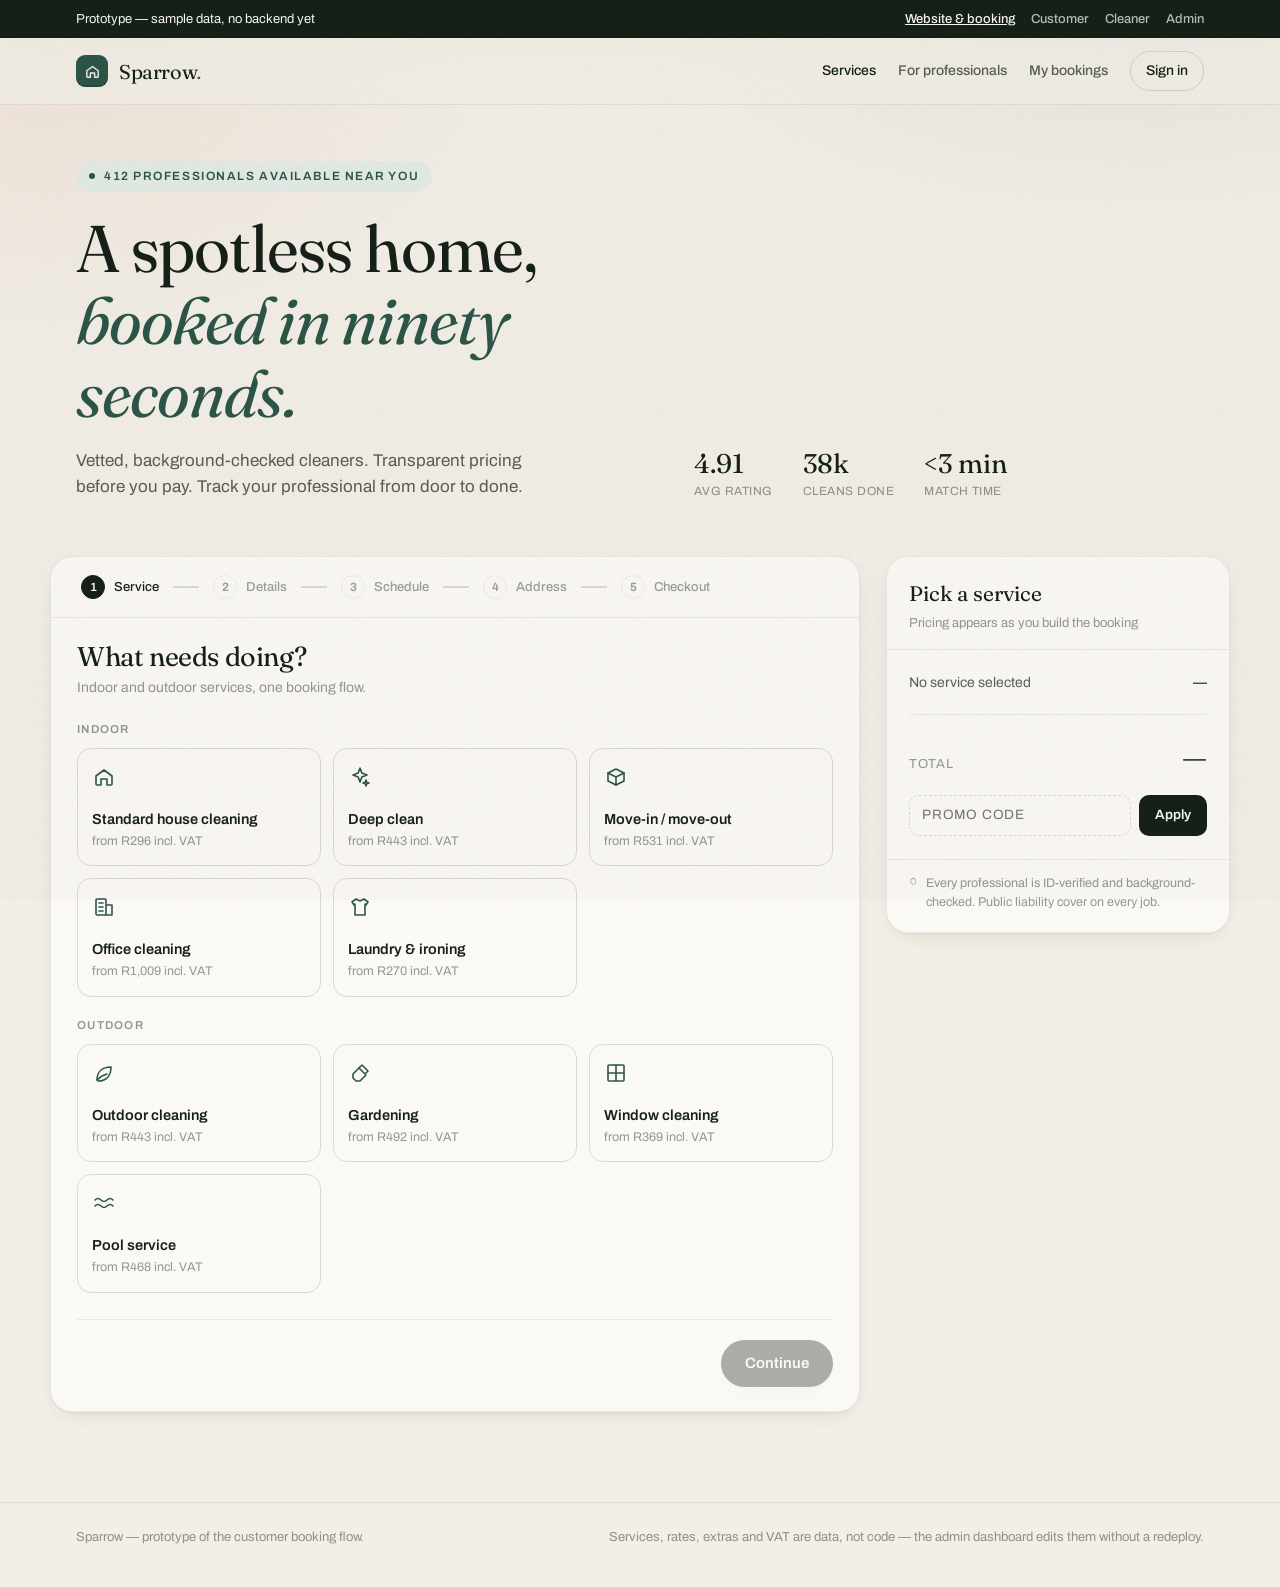
==== commit 3b26dbfa: "Build all three dashboards from the client's specs - shared design system + single price engine (ass" ====
--- a/index.html
+++ b/index.html
@@ -3,273 +3,133 @@
 <head>
 <meta charset="utf-8">
 <meta name="viewport" content="width=device-width, initial-scale=1">
-<title>Sparrow &mdash; Book a cleaning professional</title>
+<title>Sparrow — Book a cleaning professional</title>
 <link rel="preconnect" href="https://fonts.googleapis.com">
 <link rel="preconnect" href="https://fonts.gstatic.com" crossorigin>
 <link href="https://fonts.googleapis.com/css2?family=Fraunces:opsz,wght@9..144,300;9..144,400;9..144,500;9..144,600&family=Archivo:wght@400;500;600;700&display=swap" rel="stylesheet">
+<link rel="stylesheet" href="assets/app.css">
 <style>
-:root{
-  --paper:#F3EFE7;
-  --paper-2:#FBF9F5;
-  --ink:#152019;
-  --ink-70:rgba(21,32,25,.70);
-  --ink-45:rgba(21,32,25,.45);
-  --ink-14:rgba(21,32,25,.14);
-  --ink-08:rgba(21,32,25,.08);
-  --moss:#2C5548;
-  --moss-soft:#E3EBE5;
-  --clay:#C0522C;
-  --clay-soft:#F6E5DC;
-  --gold:#C9A227;
-  --radius:14px;
-  --radius-lg:22px;
-  --shadow-1:0 1px 2px rgba(21,32,25,.05), 0 8px 24px -12px rgba(21,32,25,.18);
-  --shadow-2:0 2px 4px rgba(21,32,25,.06), 0 24px 48px -20px rgba(21,32,25,.28);
-  --ease:cubic-bezier(.22,.61,.36,1);
-}
-*{box-sizing:border-box}
-html,body{margin:0;padding:0}
-body{
-  background:var(--paper);
-  color:var(--ink);
-  font-family:'Archivo',-apple-system,BlinkMacSystemFont,sans-serif;
-  font-size:15px;
-  line-height:1.55;
-  -webkit-font-smoothing:antialiased;
-  background-image:
-    radial-gradient(900px 500px at 88% -10%, rgba(44,85,72,.10), transparent 60%),
-    radial-gradient(700px 420px at 4% 8%, rgba(192,82,44,.07), transparent 62%);
-  background-attachment:fixed;
-}
-body::after{
-  content:"";position:fixed;inset:0;pointer-events:none;z-index:99;opacity:.30;
-  background-image:url("data:image/svg+xml,%3Csvg xmlns='http://www.w3.org/2000/svg' width='140' height='140'%3E%3Cfilter id='n'%3E%3CfeTurbulence type='fractalNoise' baseFrequency='.85' numOctaves='3'/%3E%3C/filter%3E%3Crect width='140' height='140' filter='url(%23n)' opacity='.42'/%3E%3C/svg%3E");
-  mix-blend-mode:multiply;
-}
-h1,h2,h3,.display{font-family:'Fraunces',Georgia,serif;font-weight:400;letter-spacing:-.015em;line-height:1.08;margin:0}
-.wrap{max-width:1180px;margin:0 auto;padding:0 26px}
-.mono{font-variant-numeric:tabular-nums}
-
-/* ---------- top bar ---------- */
-.topbar{position:sticky;top:0;z-index:60;backdrop-filter:blur(14px);background:rgba(243,239,231,.78);border-bottom:1px solid var(--ink-08)}
-.topbar .wrap{display:flex;align-items:center;gap:18px;height:66px}
-.brand{display:flex;align-items:center;gap:11px;text-decoration:none;color:inherit}
-.brand-mark{width:32px;height:32px;border-radius:9px;background:var(--moss);display:grid;place-items:center;box-shadow:inset 0 -2px 0 rgba(0,0,0,.16)}
-.brand-name{font-family:'Fraunces',serif;font-size:20px;letter-spacing:-.02em}
-.brand-name em{font-style:italic;color:var(--moss)}
-.nav{margin-left:auto;display:flex;align-items:center;gap:26px}
-.nav a{color:var(--ink-70);text-decoration:none;font-size:14px;font-weight:500}
-.nav a:hover{color:var(--ink)}
-.pill-btn{border:1px solid var(--ink-14);background:transparent;color:var(--ink);padding:8px 15px;border-radius:999px;font:inherit;font-size:14px;font-weight:500;cursor:pointer;transition:.2s var(--ease)}
-.pill-btn:hover{background:var(--ink);color:var(--paper-2);border-color:var(--ink)}
-@media(max-width:820px){.nav .hide-sm{display:none}}
-
-/* ---------- hero ---------- */
-.hero{padding:64px 0 30px;position:relative}
-.eyebrow{display:inline-flex;align-items:center;gap:9px;font-size:12px;font-weight:600;letter-spacing:.13em;text-transform:uppercase;color:var(--moss);background:var(--moss-soft);border-radius:999px;padding:6px 13px}
-.dot{width:6px;height:6px;border-radius:50%;background:var(--moss);animation:pulse 2.4s infinite}
-@keyframes pulse{0%,100%{opacity:1;transform:scale(1)}50%{opacity:.35;transform:scale(.8)}}
-.hero h1{font-size:clamp(38px,6.2vw,68px);margin:20px 0 0;max-width:14ch}
-.hero h1 .ital{font-style:italic;color:var(--moss)}
-.hero p.lede{max-width:46ch;color:var(--ink-70);font-size:17px;margin:18px 0 0}
-.hero-row{display:flex;gap:44px;align-items:flex-end;flex-wrap:wrap}
-.trust{display:flex;gap:30px;margin-top:30px;flex-wrap:wrap}
-.trust .t-num{font-family:'Fraunces',serif;font-size:27px;line-height:1}
-.trust .t-lbl{font-size:12px;color:var(--ink-45);letter-spacing:.04em;text-transform:uppercase;margin-top:5px}
-
-/* ---------- booking shell ---------- */
-.booker{display:grid;grid-template-columns:1fr 344px;gap:26px;align-items:start;padding:34px 0 80px}
-@media(max-width:940px){.booker{grid-template-columns:1fr}}
-.booker>*{min-width:0}
-.card{background:var(--paper-2);border:1px solid var(--ink-08);border-radius:var(--radius-lg);box-shadow:var(--shadow-1)}
-.panel{padding:28px 30px 30px}
-@media(max-width:560px){.panel{padding:22px 18px 24px}}
-
-/* stepper */
-.stepper{display:flex;align-items:center;gap:0;padding:18px 30px;border-bottom:1px solid var(--ink-08);overflow-x:auto;scrollbar-width:none}
-.stepper::-webkit-scrollbar{display:none}
-.step{display:flex;align-items:center;gap:9px;flex:0 0 auto;padding-right:14px;opacity:.42;transition:.35s var(--ease)}
-.step.done,.step.active{opacity:1}
-.step-num{width:24px;height:24px;border-radius:50%;border:1.5px solid var(--ink-14);display:grid;place-items:center;font-size:12px;font-weight:600;transition:.35s var(--ease);flex:0 0 auto}
-.step.active .step-num{background:var(--ink);color:var(--paper-2);border-color:var(--ink)}
-.step.done .step-num{background:var(--moss);border-color:var(--moss);color:#fff}
-.step-lbl{font-size:13px;font-weight:500;white-space:nowrap}
-.step-bar{width:26px;height:1.5px;background:var(--ink-14);margin-right:14px;flex:0 0 auto}
-@media(max-width:700px){.step:not(.active) .step-lbl{display:none}.step-bar{width:14px}}
-
-.h-step{font-size:27px;margin-bottom:5px}
-.sub{color:var(--ink-45);font-size:14px;margin:0 0 22px}
-.pane{display:none;animation:rise .45s var(--ease) both}
-.pane.on{display:block}
-@keyframes rise{from{opacity:0;transform:translateY(9px)}to{opacity:1;transform:none}}
-
-/* service grid */
-.svc-grid{display:grid;grid-template-columns:repeat(3,1fr);gap:12px}
-@media(max-width:760px){.svc-grid{grid-template-columns:repeat(2,1fr)}}
-@media(max-width:400px){.svc-grid{grid-template-columns:1fr}}
-.svc{position:relative;text-align:left;background:transparent;border:1.5px solid var(--ink-14);border-radius:var(--radius);padding:16px 14px 14px;cursor:pointer;font:inherit;color:inherit;transition:.24s var(--ease);overflow:hidden}
-.svc:hover{border-color:var(--moss);transform:translateY(-2px);box-shadow:var(--shadow-1)}
-.svc.sel{border-color:var(--moss);background:var(--moss-soft);box-shadow:inset 0 0 0 1px var(--moss)}
-.svc svg{color:var(--moss)}
-.svc-name{font-weight:600;font-size:14.5px;margin-top:11px}
-.svc-from{font-size:12.5px;color:var(--ink-45);margin-top:2px}
-.svc .tick{position:absolute;top:11px;right:11px;opacity:0;transform:scale(.6);transition:.24s var(--ease);color:var(--moss)}
-.svc.sel .tick{opacity:1;transform:none}
-.badge-out{position:absolute;top:11px;right:11px;font-size:10px;letter-spacing:.08em;text-transform:uppercase;font-weight:700;color:var(--clay);background:var(--clay-soft);padding:3px 7px;border-radius:5px}
-.svc.sel .badge-out{display:none}
-
-/* steppers / counters */
-.row-lbl{display:flex;align-items:center;justify-content:space-between;padding:15px 0;border-bottom:1px solid var(--ink-08)}
-.row-lbl:last-of-type{border-bottom:0}
-.row-lbl .rl-t{font-weight:600;font-size:14.5px}
-.row-lbl .rl-s{font-size:13px;color:var(--ink-45)}
-.counter{display:flex;align-items:center;gap:6px}
-.cbtn{width:32px;height:32px;border-radius:9px;border:1.5px solid var(--ink-14);background:transparent;cursor:pointer;font-size:17px;line-height:1;color:var(--ink);display:grid;place-items:center;transition:.18s var(--ease)}
-.cbtn:hover:not(:disabled){border-color:var(--ink);background:var(--ink);color:var(--paper-2)}
-.cbtn:disabled{opacity:.3;cursor:not-allowed}
-.cval{width:32px;text-align:center;font-weight:600;font-variant-numeric:tabular-nums}
-
-/* extras chips */
-.chips{display:flex;flex-wrap:wrap;gap:9px;margin-top:6px}
-.chip{border:1.5px solid var(--ink-14);background:transparent;border-radius:999px;padding:8px 14px;font:inherit;font-size:13.5px;cursor:pointer;color:var(--ink-70);transition:.2s var(--ease);display:inline-flex;align-items:center;gap:7px}
-.chip:hover{border-color:var(--moss);color:var(--ink)}
-.chip.on{background:var(--ink);border-color:var(--ink);color:var(--paper-2)}
-.chip .c-price{font-size:12px;opacity:.6}
-
-/* frequency */
-.freq{display:grid;grid-template-columns:repeat(3,1fr);gap:10px;margin-top:6px}
-@media(max-width:520px){.freq{grid-template-columns:1fr}}
-.freq button{position:relative;text-align:left;border:1.5px solid var(--ink-14);background:transparent;border-radius:var(--radius);padding:13px 14px;cursor:pointer;font:inherit;color:inherit;transition:.2s var(--ease)}
-.freq button:hover{border-color:var(--moss)}
-.freq button.on{border-color:var(--moss);background:var(--moss-soft)}
-.freq .f-t{font-weight:600;font-size:14px}
-.freq .f-s{font-size:12.5px;color:var(--ink-45);margin-top:2px}
-.save-tag{position:absolute;top:-9px;right:11px;background:var(--gold);color:#2b2200;font-size:10.5px;font-weight:700;letter-spacing:.05em;padding:2px 8px;border-radius:999px}
-
-/* dates */
-.datestrip{display:flex;gap:9px;overflow-x:auto;padding:4px 2px 10px;scrollbar-width:thin}
-.dcell{flex:0 0 auto;width:66px;border:1.5px solid var(--ink-14);border-radius:var(--radius);background:transparent;padding:11px 0;cursor:pointer;font:inherit;color:inherit;text-align:center;transition:.2s var(--ease)}
-.dcell:hover{border-color:var(--moss)}
-.dcell.on{background:var(--ink);border-color:var(--ink);color:var(--paper-2)}
-.dcell .dw{font-size:11px;letter-spacing:.09em;text-transform:uppercase;opacity:.55}
-.dcell .dd{font-family:'Fraunces',serif;font-size:22px;line-height:1.25}
-.dcell .dm{font-size:11px;opacity:.55}
-.slots{display:grid;grid-template-columns:repeat(4,1fr);gap:9px;margin-top:6px}
-@media(max-width:620px){.slots{grid-template-columns:repeat(3,1fr)}}
-@media(max-width:420px){.slots{grid-template-columns:repeat(2,1fr)}}
-.slot{border:1.5px solid var(--ink-14);background:transparent;border-radius:10px;padding:10px 6px;font:inherit;font-size:13.5px;font-weight:500;cursor:pointer;color:var(--ink);transition:.2s var(--ease);position:relative}
-.slot:hover:not(:disabled){border-color:var(--moss)}
-.slot.on{background:var(--ink);border-color:var(--ink);color:var(--paper-2)}
-.slot:disabled{opacity:.32;cursor:not-allowed;text-decoration:line-through}
-.slot .pros{display:block;font-size:11px;font-weight:400;opacity:.55;margin-top:1px}
-
-/* forms */
-.field{margin-bottom:15px}
-.field label{display:block;font-size:12.5px;font-weight:600;letter-spacing:.03em;color:var(--ink-70);margin-bottom:6px}
-.field input,.field textarea,.field select{width:100%;border:1.5px solid var(--ink-14);background:var(--paper-2);border-radius:11px;padding:11px 13px;font:inherit;font-size:14.5px;color:var(--ink);transition:.2s var(--ease)}
-.field input:focus,.field textarea:focus,.field select:focus{outline:none;border-color:var(--moss);box-shadow:0 0 0 4px rgba(44,85,72,.10)}
-.field input::placeholder,.field textarea::placeholder{color:var(--ink-45)}
-.grid2{display:grid;grid-template-columns:1fr 1fr;gap:14px}
-@media(max-width:520px){.grid2{grid-template-columns:1fr}}
-
-.toggle-row{display:flex;align-items:center;gap:12px;padding:13px 15px;border:1.5px solid var(--ink-14);border-radius:var(--radius);margin-bottom:16px;background:var(--paper)}
-.switch{position:relative;width:44px;height:25px;flex:0 0 auto;border-radius:999px;background:var(--ink-14);border:0;cursor:pointer;transition:.24s var(--ease)}
-.switch::after{content:"";position:absolute;top:3px;left:3px;width:19px;height:19px;border-radius:50%;background:var(--paper-2);transition:.24s var(--ease);box-shadow:0 1px 3px rgba(0,0,0,.25)}
-.switch.on{background:var(--moss)}
-.switch.on::after{transform:translateX(19px)}
-
-/* payment methods */
-.pays{display:grid;gap:10px;margin-top:4px}
-.pay{display:flex;align-items:center;gap:13px;border:1.5px solid var(--ink-14);border-radius:var(--radius);padding:13px 15px;cursor:pointer;background:transparent;font:inherit;color:inherit;text-align:left;transition:.2s var(--ease);width:100%}
-.pay:hover{border-color:var(--moss)}
-.pay.on{border-color:var(--moss);background:var(--moss-soft)}
-.pay .radio{width:19px;height:19px;border-radius:50%;border:1.5px solid var(--ink-14);flex:0 0 auto;display:grid;place-items:center;transition:.2s var(--ease)}
-.pay.on .radio{border-color:var(--moss)}
-.pay.on .radio::after{content:"";width:9px;height:9px;border-radius:50%;background:var(--moss)}
-.pay .p-t{font-weight:600;font-size:14.5px}
-.pay .p-s{font-size:12.5px;color:var(--ink-45)}
-.cards{margin-left:auto;display:flex;gap:5px;opacity:.8}
-
-/* nav buttons */
-.actions{display:flex;align-items:center;gap:12px;margin-top:26px;padding-top:20px;border-top:1px solid var(--ink-08)}
-.btn{border:0;border-radius:999px;padding:13px 26px;font:inherit;font-weight:600;font-size:15px;cursor:pointer;transition:.22s var(--ease);display:inline-flex;align-items:center;gap:9px}
-.btn-primary{background:var(--ink);color:var(--paper-2);box-shadow:var(--shadow-1)}
-.btn-primary:hover{background:var(--moss);transform:translateY(-1px);box-shadow:var(--shadow-2)}
-.btn-primary:disabled{opacity:.35;cursor:not-allowed;transform:none;background:var(--ink)}
-.btn-ghost{background:transparent;color:var(--ink-70);padding-left:6px}
-.btn-ghost:hover{color:var(--ink)}
-.spacer{margin-left:auto}
-
-/* summary */
-.summary{position:sticky;top:88px}
-.sum-head{padding:20px 22px 16px;border-bottom:1px solid var(--ink-08)}
-.sum-head .s-svc{font-family:'Fraunces',serif;font-size:21px}
-.sum-head .s-meta{font-size:13px;color:var(--ink-45);margin-top:3px}
-.sum-body{padding:16px 22px}
-.li{display:flex;justify-content:space-between;gap:14px;font-size:14px;padding:6px 0;color:var(--ink-70)}
-.li .v{font-variant-numeric:tabular-nums;color:var(--ink);font-weight:500}
-.li.disc{color:var(--moss)}
-.li.disc .v{color:var(--moss)}
-.rule{height:1px;background:var(--ink-08);margin:11px 0}
-.total{display:flex;justify-content:space-between;align-items:baseline;padding:4px 0 2px}
-.total .t-l{font-size:13px;letter-spacing:.05em;text-transform:uppercase;color:var(--ink-45)}
-.total .t-v{font-family:'Fraunces',serif;font-size:33px;font-variant-numeric:tabular-nums;transition:.2s var(--ease)}
-.total .t-v.bump{transform:scale(1.06)}
-.sum-foot{padding:14px 22px 20px;border-top:1px solid var(--ink-08);font-size:12.5px;color:var(--ink-45);display:flex;gap:9px;align-items:flex-start}
-.promo{display:flex;gap:8px;margin-top:12px}
-.promo input{flex:1;border:1.5px dashed var(--ink-14);background:transparent;border-radius:10px;padding:9px 12px;font:inherit;font-size:13.5px;text-transform:uppercase;letter-spacing:.06em}
-.promo input:focus{outline:none;border-color:var(--moss);border-style:solid}
-.promo button{border:0;background:var(--ink);color:var(--paper-2);border-radius:10px;padding:0 16px;font:inherit;font-size:13.5px;font-weight:600;cursor:pointer}
-.promo-msg{font-size:12.5px;margin-top:7px;color:var(--moss);font-weight:500}
-.promo-msg.bad{color:var(--clay)}
-
-/* matched pro / confirmation */
-.matched{text-align:center;padding:16px 0 6px}
-.pro-card{display:flex;gap:14px;align-items:center;border:1.5px solid var(--ink-14);border-radius:var(--radius);padding:15px;background:var(--paper);text-align:left}
-.avatar{width:52px;height:52px;border-radius:50%;background:var(--moss);color:#fff;display:grid;place-items:center;font-family:'Fraunces',serif;font-size:20px;flex:0 0 auto}
-.stars{color:var(--gold);letter-spacing:1px;font-size:13px}
-.timeline{margin-top:20px;border-left:1.5px solid var(--ink-14);padding-left:20px;display:grid;gap:16px}
-.tl{position:relative;font-size:14px}
-.tl::before{content:"";position:absolute;left:-27px;top:5px;width:11px;height:11px;border-radius:50%;background:var(--paper-2);border:1.5px solid var(--ink-14)}
-.tl.done::before{background:var(--moss);border-color:var(--moss)}
-.tl .tl-t{font-weight:600}
-.tl .tl-s{color:var(--ink-45);font-size:13px}
-.ok-badge{width:62px;height:62px;border-radius:50%;background:var(--moss);display:grid;place-items:center;margin:0 auto 16px;animation:pop .5s var(--ease) both}
-@keyframes pop{0%{transform:scale(.4);opacity:0}60%{transform:scale(1.08)}100%{transform:scale(1);opacity:1}}
-
-.note{display:flex;gap:10px;background:var(--moss-soft);border-radius:var(--radius);padding:13px 15px;font-size:13.5px;color:#23443a;margin-top:18px}
-/* mobile price bar */
-.mbar{position:fixed;left:0;right:0;bottom:0;z-index:70;display:none;align-items:center;gap:14px;
-  padding:12px 18px calc(12px + env(safe-area-inset-bottom));
-  background:rgba(251,249,245,.94);backdrop-filter:blur(14px);border-top:1px solid var(--ink-14);
-  box-shadow:0 -10px 30px -18px rgba(21,32,25,.5)}
-.mbar .m-l{font-size:11.5px;letter-spacing:.08em;text-transform:uppercase;color:var(--ink-45)}
-.mbar .m-v{font-family:'Fraunces',serif;font-size:24px;line-height:1.1;font-variant-numeric:tabular-nums}
-.mbar .btn{margin-left:auto;padding:12px 22px;font-size:14.5px}
-@media(max-width:940px){.mbar.show{display:flex}body{padding-bottom:82px}.summary{position:static}}
-
-footer{border-top:1px solid var(--ink-08);padding:26px 0 40px;font-size:13px;color:var(--ink-45)}
-footer .wrap{display:flex;justify-content:space-between;gap:18px;flex-wrap:wrap}
+  .hero{padding:56px 0 26px}
+  .eyebrow{display:inline-flex;align-items:center;gap:9px;font-size:12px;font-weight:600;letter-spacing:.13em;text-transform:uppercase;color:var(--moss);background:var(--moss-soft);border-radius:999px;padding:6px 13px}
+  .dot{width:6px;height:6px;border-radius:50%;background:var(--moss);animation:pulse 2.4s infinite}
+  @keyframes pulse{0%,100%{opacity:1;transform:scale(1)}50%{opacity:.35;transform:scale(.8)}}
+  .hero h1{font-size:clamp(38px,6.2vw,66px);margin:20px 0 0;max-width:14ch}
+  .hero h1 .ital{font-style:italic;color:var(--moss)}
+  .hero p.lede{max-width:46ch;color:var(--ink-70);font-size:17px;margin:18px 0 0}
+  .hero-row{display:flex;gap:44px;align-items:flex-end;flex-wrap:wrap}
+  .trust{display:flex;gap:30px;margin-top:30px;flex-wrap:wrap}
+  .trust .t-num{font-family:'Fraunces',serif;font-size:27px;line-height:1}
+  .trust .t-lbl{font-size:12px;color:var(--ink-45);letter-spacing:.04em;text-transform:uppercase;margin-top:5px}
+
+  .booker{display:grid;grid-template-columns:1fr 344px;gap:26px;align-items:start;padding:30px 0 90px}
+  @media(max-width:940px){.booker{grid-template-columns:1fr}}
+  .booker>*{min-width:0}
+
+  .stepper{display:flex;align-items:center;padding:18px 30px;border-bottom:1px solid var(--ink-08);overflow-x:auto;scrollbar-width:none}
+  .stepper::-webkit-scrollbar{display:none}
+  .step{display:flex;align-items:center;gap:9px;flex:0 0 auto;padding-right:14px;opacity:.42;transition:.35s var(--ease)}
+  .step.done,.step.active{opacity:1}
+  .step-num{width:24px;height:24px;border-radius:50%;border:1.5px solid var(--ink-14);display:grid;place-items:center;font-size:12px;font-weight:600;transition:.35s var(--ease);flex:0 0 auto}
+  .step.active .step-num{background:var(--ink);color:var(--paper-2);border-color:var(--ink)}
+  .step.done .step-num{background:var(--moss);border-color:var(--moss);color:#fff}
+  .step-lbl{font-size:13px;font-weight:500;white-space:nowrap}
+  .step-bar{width:26px;height:1.5px;background:var(--ink-14);margin-right:14px;flex:0 0 auto}
+  @media(max-width:700px){.step:not(.active) .step-lbl{display:none}.step-bar{width:14px}}
+
+  .h-step{font-size:27px;margin-bottom:5px}
+  .sub{color:var(--ink-45);font-size:14px;margin:0 0 22px}
+  .pane{display:none;animation:rise .45s var(--ease) both}
+  .pane.on{display:block}
+
+  .grp-t{font-size:11.5px;letter-spacing:.11em;text-transform:uppercase;color:var(--ink-45);font-weight:600;margin:20px 0 10px}
+  .grp-t:first-child{margin-top:0}
+  .svc-grid{display:grid;grid-template-columns:repeat(3,1fr);gap:12px}
+  @media(max-width:760px){.svc-grid{grid-template-columns:repeat(2,1fr)}}
+  @media(max-width:400px){.svc-grid{grid-template-columns:1fr}}
+  .svc{position:relative;text-align:left;background:transparent;border:1.5px solid var(--ink-14);border-radius:var(--radius);padding:16px 14px 14px;cursor:pointer;font:inherit;color:inherit;transition:.24s var(--ease)}
+  .svc:hover{border-color:var(--moss);transform:translateY(-2px);box-shadow:var(--shadow-1)}
+  .svc.sel{border-color:var(--moss);background:var(--moss-soft);box-shadow:inset 0 0 0 1px var(--moss)}
+  .svc svg{color:var(--moss)}
+  .svc-name{font-weight:600;font-size:14.5px;margin-top:11px}
+  .svc-from{font-size:12.5px;color:var(--ink-45);margin-top:2px}
+  .svc .tick{position:absolute;top:11px;right:11px;opacity:0;transform:scale(.6);transition:.24s var(--ease);color:var(--moss)}
+  .svc.sel .tick{opacity:1;transform:none}
+
+  .row-lbl{display:flex;align-items:center;justify-content:space-between;gap:14px;padding:15px 0;border-bottom:1px solid var(--ink-08);flex-wrap:wrap}
+  .row-lbl:last-of-type{border-bottom:0}
+  .row-lbl .rl-t{font-weight:600;font-size:14.5px}
+  .row-lbl .rl-s{font-size:13px;color:var(--ink-45)}
+  .row-lbl select{border:1.5px solid var(--ink-14);background:var(--paper-2);border-radius:11px;padding:9px 34px 9px 12px;font:inherit;font-size:14px;color:var(--ink);width:100%;appearance:none;
+    background-image:url("data:image/svg+xml,%3Csvg xmlns='http://www.w3.org/2000/svg' width='14' height='14' viewBox='0 0 24 24' fill='none' stroke='%23152019' stroke-width='2.4' stroke-linecap='round'%3E%3Cpath d='M6 9l6 6 6-6'/%3E%3C/svg%3E");
+    background-repeat:no-repeat;background-position:right 12px center}
+  .row-lbl select:focus{outline:none;border-color:var(--moss);box-shadow:0 0 0 4px rgba(44,85,72,.10)}
+  .counter{display:flex;align-items:center;gap:6px}
+  .cbtn{width:32px;height:32px;border-radius:9px;border:1.5px solid var(--ink-14);background:transparent;cursor:pointer;font-size:17px;line-height:1;color:var(--ink);display:grid;place-items:center;transition:.18s var(--ease)}
+  .cbtn:hover:not(:disabled){border-color:var(--ink);background:var(--ink);color:var(--paper-2)}
+  .cbtn:disabled{opacity:.3;cursor:not-allowed}
+  .cval{width:32px;text-align:center;font-weight:600;font-variant-numeric:tabular-nums}
+
+  .freq{display:grid;grid-template-columns:repeat(3,1fr);gap:10px}
+  @media(max-width:520px){.freq{grid-template-columns:1fr}}
+  .freq button{position:relative;text-align:left;border:1.5px solid var(--ink-14);background:transparent;border-radius:var(--radius);padding:13px 14px;cursor:pointer;font:inherit;color:inherit;transition:.2s var(--ease)}
+  .freq button:hover{border-color:var(--moss)}
+  .freq button.on{border-color:var(--moss);background:var(--moss-soft)}
+  .freq .f-t{font-weight:600;font-size:14px}
+  .freq .f-s{font-size:12.5px;color:var(--ink-45);margin-top:2px}
+  .save-tag{position:absolute;top:-9px;right:11px;background:var(--gold);color:#2b2200;font-size:10.5px;font-weight:700;letter-spacing:.05em;padding:2px 8px;border-radius:999px}
+
+  .datestrip{display:flex;gap:9px;overflow-x:auto;padding:4px 2px 10px}
+  .dcell{flex:0 0 auto;width:66px;border:1.5px solid var(--ink-14);border-radius:var(--radius);background:transparent;padding:11px 0;cursor:pointer;font:inherit;color:inherit;text-align:center;transition:.2s var(--ease)}
+  .dcell:hover{border-color:var(--moss)}
+  .dcell.on{background:var(--ink);border-color:var(--ink);color:var(--paper-2)}
+  .dcell .dw{font-size:11px;letter-spacing:.09em;text-transform:uppercase;opacity:.55}
+  .dcell .dd{font-family:'Fraunces',serif;font-size:22px;line-height:1.25}
+  .dcell .dm{font-size:11px;opacity:.55}
+  .slots{display:grid;grid-template-columns:repeat(4,1fr);gap:9px}
+  @media(max-width:620px){.slots{grid-template-columns:repeat(3,1fr)}}
+  @media(max-width:420px){.slots{grid-template-columns:repeat(2,1fr)}}
+  .slot{border:1.5px solid var(--ink-14);background:transparent;border-radius:10px;padding:10px 6px;font:inherit;font-size:13.5px;font-weight:500;cursor:pointer;color:var(--ink);transition:.2s var(--ease)}
+  .slot:hover:not(:disabled){border-color:var(--moss)}
+  .slot.on{background:var(--ink);border-color:var(--ink);color:var(--paper-2)}
+  .slot:disabled{opacity:.32;cursor:not-allowed;text-decoration:line-through}
+  .slot .pros{display:block;font-size:11px;font-weight:400;opacity:.55;margin-top:1px}
+
+  .pays{display:grid;gap:10px}
+  .pay{display:flex;align-items:center;gap:13px;border:1.5px solid var(--ink-14);border-radius:var(--radius);padding:13px 15px;cursor:pointer;background:transparent;font:inherit;color:inherit;text-align:left;transition:.2s var(--ease);width:100%}
+  .pay:hover{border-color:var(--moss)}
+  .pay.on{border-color:var(--moss);background:var(--moss-soft)}
+  .pay .radio{width:19px;height:19px;border-radius:50%;border:1.5px solid var(--ink-14);flex:0 0 auto;display:grid;place-items:center}
+  .pay.on .radio{border-color:var(--moss)}
+  .pay.on .radio::after{content:"";width:9px;height:9px;border-radius:50%;background:var(--moss)}
+  .pay .p-t{font-weight:600;font-size:14.5px}
+  .pay .p-s{font-size:12.5px;color:var(--ink-45)}
+
+  .actions{display:flex;align-items:center;gap:12px;margin-top:26px;padding-top:20px;border-top:1px solid var(--ink-08)}
+
+  .summary{position:sticky;top:88px}
+  .sum-head{padding:20px 22px 16px;border-bottom:1px solid var(--ink-08)}
+  .sum-head .s-svc{font-family:'Fraunces',serif;font-size:21px}
+  .sum-head .s-meta{font-size:13px;color:var(--ink-45);margin-top:3px}
+  .sum-body{padding:16px 22px}
+  .sum-foot{padding:14px 22px 20px;border-top:1px solid var(--ink-08);font-size:12.5px;color:var(--ink-45);display:flex;gap:9px;align-items:flex-start}
+  .promo{display:flex;gap:8px;margin-top:12px}
+  .promo input{flex:1;border:1.5px dashed var(--ink-14);background:transparent;border-radius:10px;padding:9px 12px;font:inherit;font-size:13.5px;text-transform:uppercase;letter-spacing:.06em}
+  .promo input:focus{outline:none;border-color:var(--moss);border-style:solid}
+  .promo button{border:0;background:var(--ink);color:var(--paper-2);border-radius:10px;padding:0 16px;font:inherit;font-size:13.5px;font-weight:600;cursor:pointer}
+  .promo-msg{font-size:12.5px;margin-top:7px;color:var(--moss);font-weight:500}
+  .promo-msg.bad{color:var(--clay)}
+
+  .mbar{position:fixed;left:0;right:0;bottom:0;z-index:70;display:none;align-items:center;gap:14px;
+    padding:12px 18px calc(12px + env(safe-area-inset-bottom));
+    background:rgba(251,249,245,.94);backdrop-filter:blur(14px);border-top:1px solid var(--ink-14);
+    box-shadow:0 -10px 30px -18px rgba(21,32,25,.5)}
+  .mbar .m-l{font-size:11.5px;letter-spacing:.08em;text-transform:uppercase;color:var(--ink-45)}
+  .mbar .m-v{font-family:'Fraunces',serif;font-size:24px;line-height:1.1;font-variant-numeric:tabular-nums}
+  .mbar .btn{margin-left:auto;padding:12px 22px;font-size:14.5px}
+  @media(max-width:940px){.mbar.show{display:flex}body{padding-bottom:82px}.summary{position:static}}
 </style>
 </head>
 <body>
-
-<div class="topbar">
-  <div class="wrap">
-    <a class="brand" href="#">
-      <span class="brand-mark">
-        <svg width="17" height="17" viewBox="0 0 24 24" fill="none" stroke="#F3EFE7" stroke-width="2" stroke-linecap="round" stroke-linejoin="round"><path d="M3 21c2.5-3 4-6 4-9a5 5 0 0 1 10 0c0 3 1.5 6 4 9"/><path d="M12 7v14"/></svg>
-      </span>
-      <span class="brand-name">Sparrow<em>.</em></span>
-    </a>
-    <nav class="nav">
-      <a href="#" class="hide-sm">Services</a>
-      <a href="#" class="hide-sm">For professionals</a>
-      <a href="#" class="hide-sm">Help</a>
-      <button class="pill-btn">Sign in</button>
-    </nav>
-  </div>
-</div>
 
 <header class="hero">
   <div class="wrap">
@@ -296,143 +156,125 @@
       <!-- 1 SERVICE -->
       <div class="pane on" data-pane="0">
         <h2 class="h-step">What needs doing?</h2>
-        <p class="sub">Indoor and outdoor services, same booking flow.</p>
-        <div class="svc-grid" id="svcGrid"></div>
-        <div class="actions">
-          <span class="spacer"></span>
-          <button class="btn btn-primary" data-next>Continue
-            <svg width="16" height="16" viewBox="0 0 24 24" fill="none" stroke="currentColor" stroke-width="2.2" stroke-linecap="round" stroke-linejoin="round"><path d="M5 12h14M13 6l6 6-6 6"/></svg>
-          </button>
-        </div>
+        <p class="sub">Indoor and outdoor services, one booking flow.</p>
+        <div id="svcGroups"></div>
+        <div class="actions"><span class="spacer"></span>
+          <button class="btn btn-primary" data-next>Continue</button></div>
       </div>
 
       <!-- 2 DETAILS -->
       <div class="pane" data-pane="1">
         <h2 class="h-step">Tell us about the space</h2>
-        <p class="sub">Your price updates live as you choose &mdash; no surprises at checkout.</p>
+        <p class="sub">Your price updates live as you choose — no surprises at checkout.</p>
         <div id="sizeRows"></div>
         <div style="margin-top:22px">
-          <div class="rl-t" style="font-weight:600;font-size:14.5px;margin-bottom:9px">Add extras</div>
+          <div style="font-weight:600;font-size:14.5px;margin-bottom:9px">Booking checklist</div>
           <div class="chips" id="extras"></div>
         </div>
         <div style="margin-top:24px">
-          <div class="rl-t" style="font-weight:600;font-size:14.5px;margin-bottom:9px">How often?</div>
+          <div style="font-weight:600;font-size:14.5px;margin-bottom:9px">How often?</div>
           <div class="freq" id="freq"></div>
         </div>
         <div class="actions">
-          <button class="btn btn-ghost" data-back>&larr; Back</button>
-          <span class="spacer"></span>
-          <button class="btn btn-primary" data-next>Choose a time
-            <svg width="16" height="16" viewBox="0 0 24 24" fill="none" stroke="currentColor" stroke-width="2.2" stroke-linecap="round" stroke-linejoin="round"><path d="M5 12h14M13 6l6 6-6 6"/></svg>
-          </button>
-        </div>
+          <button class="btn btn-ghost" data-back>← Back</button><span class="spacer"></span>
+          <button class="btn btn-primary" data-next>Choose a time</button></div>
       </div>
 
       <!-- 3 SCHEDULE -->
       <div class="pane" data-pane="2">
         <h2 class="h-step">When suits you?</h2>
-        <p class="sub">Live availability &mdash; slots reflect professionals actually free in your area.</p>
+        <p class="sub">Slots reflect professionals actually free in your area.</p>
         <div class="datestrip" id="dates"></div>
         <div style="margin-top:16px">
-          <div class="rl-t" style="font-weight:600;font-size:14.5px;margin-bottom:9px">Start time</div>
+          <div style="font-weight:600;font-size:14.5px;margin-bottom:9px">Start time</div>
           <div class="slots" id="slots"></div>
         </div>
-        <div class="note">
-          <svg width="17" height="17" viewBox="0 0 24 24" fill="none" stroke="currentColor" stroke-width="2" stroke-linecap="round" style="flex:0 0 auto;margin-top:1px"><circle cx="12" cy="12" r="9"/><path d="M12 8v5M12 16.5v.01"/></svg>
-          <span id="durNote">Estimated duration will appear once you pick a service size.</span>
-        </div>
+        <div class="note" id="durNote"></div>
         <div class="actions">
-          <button class="btn btn-ghost" data-back>&larr; Back</button>
-          <span class="spacer"></span>
-          <button class="btn btn-primary" data-next>Add address
-            <svg width="16" height="16" viewBox="0 0 24 24" fill="none" stroke="currentColor" stroke-width="2.2" stroke-linecap="round" stroke-linejoin="round"><path d="M5 12h14M13 6l6 6-6 6"/></svg>
-          </button>
-        </div>
+          <button class="btn btn-ghost" data-back>← Back</button><span class="spacer"></span>
+          <button class="btn btn-primary" data-next>Add address</button></div>
       </div>
 
       <!-- 4 ADDRESS -->
       <div class="pane" data-pane="3">
         <h2 class="h-step">Where are we cleaning?</h2>
-        <p class="sub">Guest checkout is on &mdash; an account gets created quietly after you pay.</p>
+        <p class="sub">Guest checkout is on — an account is created quietly after you pay.</p>
         <div class="toggle-row">
-          <button class="switch on" id="guestSwitch" aria-label="Guest checkout"></button>
+          <button class="switch on" id="guestSwitch"></button>
           <div>
             <div style="font-weight:600;font-size:14.5px">Continue as guest</div>
-            <div style="font-size:13px;color:var(--ink-45)">No password needed. We&rsquo;ll text you the tracking link.</div>
+            <div class="t-sub">No password needed. We text you the tracking link.</div>
           </div>
         </div>
         <div class="grid2">
-          <div class="field"><label>Full name</label><input id="fName" placeholder="Thandi Mokoena"></div>
-          <div class="field"><label>Mobile number</label><input id="fPhone" placeholder="+27 82 000 0000"></div>
-        </div>
-        <div class="field"><label>Street address</label><input id="fAddr" placeholder="Start typing &mdash; autocomplete fills the rest"></div>
+          <div class="field"><label>Name</label><input id="fName" placeholder="Thandi"><div class="err">Please enter your name</div></div>
+          <div class="field"><label>Surname</label><input id="fSur" placeholder="Mokoena"><div class="err">Please enter your surname</div></div>
+        </div>
         <div class="grid2">
-          <div class="field"><label>Suburb</label><input id="fSub" placeholder="Sea Point"></div>
+          <div class="field"><label>Mobile number</label><input id="fPhone" placeholder="+27 82 000 0000"><div class="err">We need a number to send the tracking link</div></div>
+          <div class="field"><label>Email address</label><input id="fEmail" placeholder="you@example.co.za"><div class="err">Please enter a valid email address</div></div>
+        </div>
+        <div class="field"><label>Street address</label><input id="fAddr" placeholder="Start typing — autocomplete fills the rest"><div class="err">Please enter the address</div></div>
+        <div class="grid2">
+          <div class="field"><label>Suburb</label><input id="fSub" placeholder="Sea Point"><div class="err">Please enter the suburb</div></div>
           <div class="field"><label>Unit / access notes</label><input id="fUnit" placeholder="Flat 4B, buzzer 12"></div>
         </div>
-        <div class="field"><label>Anything the professional should know?</label><textarea id="fNotes" rows="3" placeholder="Two cats, please keep the balcony door shut. Key under the mat."></textarea></div>
+        <div class="field"><label>Anything the professional should know?</label>
+          <textarea id="fNotes" rows="3" placeholder="Two cats, please keep the balcony door shut. Key under the mat."></textarea></div>
         <div class="actions">
-          <button class="btn btn-ghost" data-back>&larr; Back</button>
-          <span class="spacer"></span>
-          <button class="btn btn-primary" data-next>Review &amp; pay
-            <svg width="16" height="16" viewBox="0 0 24 24" fill="none" stroke="currentColor" stroke-width="2.2" stroke-linecap="round" stroke-linejoin="round"><path d="M5 12h14M13 6l6 6-6 6"/></svg>
-          </button>
-        </div>
-      </div>
-
-      <!-- 5 PAY -->
+          <button class="btn btn-ghost" data-back>← Back</button><span class="spacer"></span>
+          <button class="btn btn-primary" data-next>Review &amp; pay</button></div>
+      </div>
+
+      <!-- 5 CHECKOUT -->
       <div class="pane" data-pane="4">
-        <h2 class="h-step">Confirm and pay</h2>
-        <p class="sub">Card is authorised now, captured only once the clean is completed.</p>
+        <h2 class="h-step">Checkout</h2>
+        <p class="sub">Card is authorised now and only captured once the clean is done.</p>
+        <div style="font-weight:600;font-size:14.5px;margin-bottom:9px">Payment method</div>
         <div class="pays" id="pays"></div>
-        <div style="margin-top:20px">
-          <div class="rl-t" style="font-weight:600;font-size:14.5px;margin-bottom:9px">Your booking</div>
+        <div style="margin-top:22px">
+          <div style="font-weight:600;font-size:14.5px;margin-bottom:9px">Your booking</div>
           <div id="reviewList"></div>
         </div>
-        <div class="note">
-          <svg width="17" height="17" viewBox="0 0 24 24" fill="none" stroke="currentColor" stroke-width="2" stroke-linecap="round" style="flex:0 0 auto;margin-top:1px"><rect x="4" y="10" width="16" height="10" rx="2"/><path d="M8 10V7a4 4 0 0 1 8 0v3"/></svg>
-          <span>Funds are held in escrow and released to the professional 2 hours after you confirm the job is done. Free cancellation up to 12 hours before.</span>
-        </div>
+        <div style="margin-top:22px">
+          <div style="font-weight:600;font-size:14.5px;margin-bottom:9px">Payment summary</div>
+          <div id="checkoutSummary"></div>
+        </div>
+        <div class="note" id="escrowNote"></div>
         <div class="actions">
-          <button class="btn btn-ghost" data-back>&larr; Back</button>
-          <span class="spacer"></span>
-          <button class="btn btn-primary" id="payBtn">Pay <span id="payAmt" class="mono"></span> &amp; confirm</button>
-        </div>
-      </div>
-
-      <!-- 6 DONE -->
+          <button class="btn btn-ghost" data-back>← Back</button><span class="spacer"></span>
+          <button class="btn btn-primary" id="payBtn">Proceed to payment gateway</button></div>
+      </div>
+
+      <!-- 6 CONFIRMED -->
       <div class="pane" data-pane="5">
-        <div class="matched">
-          <div class="ok-badge">
+        <div style="text-align:center;padding:14px 0">
+          <div class="avatar lg" style="margin:0 auto 16px">
             <svg width="28" height="28" viewBox="0 0 24 24" fill="none" stroke="#fff" stroke-width="2.6" stroke-linecap="round" stroke-linejoin="round"><path d="M4 12.5l5.5 5.5L20 7"/></svg>
           </div>
-          <h2 class="h-step" style="font-size:29px">You&rsquo;re booked in.</h2>
-          <p class="sub" style="margin-bottom:20px">Reference <strong class="mono" id="refNo"></strong> &mdash; confirmation sent by SMS and push.</p>
-        </div>
-        <div class="pro-card">
-          <div class="avatar">NM</div>
-          <div style="flex:1">
-            <div style="font-weight:600;font-size:15px">Nomsa M. &mdash; matched automatically</div>
-            <div class="stars">&#9733;&#9733;&#9733;&#9733;&#9733; <span style="color:var(--ink-45);font-size:12.5px;letter-spacing:0">4.94 &middot; 216 cleans &middot; 1.8 km away</span></div>
-          </div>
-          <button class="pill-btn">Message</button>
-        </div>
-        <div class="timeline">
-          <div class="tl done"><div class="tl-t">Booking confirmed</div><div class="tl-s">Payment authorised, held in escrow</div></div>
-          <div class="tl done"><div class="tl-t">Professional assigned</div><div class="tl-s">Nomsa accepted in 47 seconds</div></div>
-          <div class="tl"><div class="tl-t">On the way</div><div class="tl-s">Live location shared 30 min before arrival</div></div>
-          <div class="tl"><div class="tl-t">Clean in progress</div><div class="tl-s">Checklist ticked off room by room</div></div>
+          <h2 class="h-step" style="font-size:29px">Booking confirmed</h2>
+          <p class="sub" style="margin-bottom:20px">Reference <strong class="mono" id="refNo"></strong> — confirmation sent by SMS.</p>
+        </div>
+        <div id="confirmFacts"></div>
+        <div class="timeline" style="margin-top:22px">
+          <div class="tl done"><div class="tl-t">Payment authorised</div><div class="tl-s">Held in escrow, captured after the clean</div></div>
+          <div class="tl now"><div class="tl-t">Awaiting confirmation</div><div class="tl-s">An admin confirms and assigns your professional</div></div>
+          <div class="tl"><div class="tl-t">Professional assigned</div><div class="tl-s">You are notified with their name, photo and rating</div></div>
+          <div class="tl"><div class="tl-t">On the way</div><div class="tl-s">Live location shared 30 minutes before arrival</div></div>
+          <div class="tl"><div class="tl-t">Clean in progress</div><div class="tl-s">Checklist ticked off item by item</div></div>
           <div class="tl"><div class="tl-t">Completed &amp; rated</div><div class="tl-s">Escrow released, loyalty points credited</div></div>
         </div>
         <div class="actions">
-          <button class="btn btn-ghost" id="restart">&larr; Run the flow again</button>
+          <button class="btn btn-outline" onclick="toast('Invoice PDF generated','doc')">Request invoice</button>
+          <a class="btn btn-ghost" href="dashboard.html">Go to my dashboard →</a>
+          <span class="spacer"></span>
+          <button class="btn btn-ghost" id="restart">Run the flow again</button>
         </div>
       </div>
 
     </div>
   </section>
 
-  <!-- SUMMARY -->
   <aside class="card summary">
     <div class="sum-head">
       <div class="s-svc" id="sumSvc">Pick a service</div>
@@ -441,292 +283,304 @@
     <div class="sum-body">
       <div id="lines"></div>
       <div class="rule"></div>
-      <div class="total">
-        <span class="t-l">Total</span>
-        <span class="t-v mono" id="grand">&mdash;</span>
-      </div>
+      <div class="total"><span class="t-l">Total</span><span class="t-v mono" id="grand">—</span></div>
       <div class="promo">
         <input id="promo" placeholder="Promo code" maxlength="14">
         <button id="applyPromo">Apply</button>
       </div>
       <div class="promo-msg" id="promoMsg"></div>
     </div>
-    <div class="sum-foot">
-      <svg width="15" height="15" viewBox="0 0 24 24" fill="none" stroke="currentColor" stroke-width="2" stroke-linecap="round" style="flex:0 0 auto;margin-top:2px"><path d="M12 3l7 3v5c0 4.4-3 8.3-7 10-4-1.7-7-5.6-7-10V6l7-3z"/></svg>
-      <span>Every professional is ID-verified and background-checked. R1m public liability cover on every job.</span>
-    </div>
+    <div class="sum-foot" id="sumFoot"></div>
   </aside>
 </main>
 
 <div class="mbar" id="mbar">
-  <div>
-    <div class="m-l">Total</div>
-    <div class="m-v mono" id="mTotal">&mdash;</div>
-  </div>
+  <div><div class="m-l">Total</div><div class="m-v mono" id="mTotal">—</div></div>
   <button class="btn btn-primary" id="mNext">Continue</button>
 </div>
 
 <footer>
   <div class="wrap">
-    <span>Sparrow &mdash; interactive prototype of the customer booking flow.</span>
-    <span>Pricing rules, services and extras are all data-driven &mdash; the admin dashboard edits them without a redeploy.</span>
+    <span>Sparrow — prototype of the customer booking flow.</span>
+    <span>Services, rates, extras and VAT are data, not code — the admin dashboard edits them without a redeploy.</span>
   </div>
 </footer>
 
+<script src="assets/app.js"></script>
 <script>
-/* ============================================================
-   PRICING CONFIG — in production this is served by the API and
-   edited from the admin dashboard. One place, no hard-coding.
-   ============================================================ */
-const CFG = {
-  currency: 'R',
-  services: [
-    { id:'standard', name:'Standard house clean', base:280, perBed:70, perBath:55, mins:120, minsPerBed:35, minsPerBath:25, icon:'home', out:false },
-    { id:'deep',     name:'Deep clean',           base:520, perBed:110,perBath:90, mins:210, minsPerBed:50, minsPerBath:40, icon:'sparkle', out:false },
-    { id:'move',     name:'Move-in / move-out',   base:640, perBed:130,perBath:100,mins:240, minsPerBed:55, minsPerBath:45, icon:'box', out:false },
-    { id:'office',   name:'Office cleaning',      base:450, perBed:0,  perBath:60, mins:150, minsPerBed:0,  minsPerBath:25, icon:'office', out:false },
-    { id:'outdoor',  name:'Outdoor &amp; patio',      base:360, perBed:0,  perBath:0,  mins:120, minsPerBed:0,  minsPerBath:0,  icon:'leaf', out:true },
-    { id:'garden',   name:'Gardening',            base:400, perBed:0,  perBath:0,  mins:150, minsPerBed:0,  minsPerBath:0,  icon:'shovel',out:true },
-    { id:'laundry',  name:'Laundry &amp; ironing',    base:220, perBed:0,  perBath:0,  mins:90,  minsPerBed:0,  minsPerBath:0,  icon:'shirt', out:false },
-    { id:'windows',  name:'Window cleaning',      base:300, perBed:0,  perBath:0,  mins:100, minsPerBed:0,  minsPerBath:0,  icon:'window',out:true },
-    { id:'pool',     name:'Pool service',         base:380, perBed:0,  perBath:0,  mins:90,  minsPerBed:0,  minsPerBath:0,  icon:'wave',  out:true }
-  ],
-  extras: [
-    { id:'fridge', name:'Inside fridge',   price:90,  mins:25 },
-    { id:'oven',   name:'Inside oven',     price:120, mins:35 },
-    { id:'cab',    name:'Inside cabinets', price:110, mins:30 },
-    { id:'iron',   name:'Ironing (1 hr)',  price:100, mins:60 },
-    { id:'wash',   name:'Laundry wash',    price:85,  mins:40 },
-    { id:'balc',   name:'Balcony',         price:70,  mins:20 },
-    { id:'pets',   name:'Pet hair removal',price:95,  mins:25 }
-  ],
-  frequencies: [
-    { id:'once',   title:'One-off',    sub:'Just this time',    mult:1.00, save:0  },
-    { id:'weekly', title:'Weekly',     sub:'Same pro, same slot',mult:0.85, save:15 },
-    { id:'biweek', title:'Bi-weekly',  sub:'Every 2 weeks',     mult:0.90, save:10 }
-  ],
-  serviceFeePct: 0.07,
-  promos: { SPARROW20:{type:'pct',val:.20,label:'20% off first clean'}, WELCOME50:{type:'flat',val:50,label:'R50 off'} },
-  slots: ['08:00','09:00','10:00','11:00','12:00','13:00','14:00','15:00','16:00','17:00']
-};
-
-/* ---------- icons ---------- */
-const I = {
-  home:'<path d="M4 11l8-6 8 6v8a1 1 0 0 1-1 1h-4v-6H9v6H5a1 1 0 0 1-1-1z"/>',
-  sparkle:'<path d="M12 3l1.9 5.1L19 10l-5.1 1.9L12 17l-1.9-5.1L5 10l5.1-1.9z"/><path d="M18 15l.8 2.2L21 18l-2.2.8L18 21l-.8-2.2L15 18l2.2-.8z"/>',
-  box:'<path d="M4 8l8-4 8 4v8l-8 4-8-4z"/><path d="M4 8l8 4 8-4M12 12v8"/>',
-  office:'<rect x="4" y="4" width="10" height="16" rx="1"/><path d="M14 10h6v10h-6M7 8h4M7 12h4M7 16h4"/>',
-  leaf:'<path d="M5 19c0-8 5-13 14-13 0 9-5 14-13 14"/><path d="M5 19c3-3 6-5 10-6"/>',
-  shovel:'<path d="M14 4l6 6-3 3-6-6z"/><path d="M11 7l-6 6v4l3 3h4l6-6"/>',
-  shirt:'<path d="M8 4l4 2 4-2 4 3-2 3-1-1v11H7V9L6 10 4 7z"/>',
-  window:'<rect x="4" y="4" width="16" height="16" rx="1"/><path d="M12 4v16M4 12h16"/>',
-  wave:'<path d="M3 9c2-2 4-2 6 0s4 2 6 0 4-2 6 0"/><path d="M3 15c2-2 4-2 6 0s4 2 6 0 4-2 6 0"/>'
-};
-const svg = k => `<svg width="24" height="24" viewBox="0 0 24 24" fill="none" stroke="currentColor" stroke-width="1.6" stroke-linecap="round" stroke-linejoin="round">${I[k]}</svg>`;
-const TICK = '<svg class="tick" width="18" height="18" viewBox="0 0 24 24" fill="none" stroke="currentColor" stroke-width="2.6" stroke-linecap="round" stroke-linejoin="round"><path d="M4 12.5l5.5 5.5L20 7"/></svg>';
-
-/* ---------- state ---------- */
-const S = { step:0, svc:null, beds:2, baths:1, extras:new Set(), freq:'once', date:0, slot:null, pay:'card', promo:null };
-const money = n => CFG.currency + n.toLocaleString('en-ZA',{minimumFractionDigits:0,maximumFractionDigits:0});
-const svcOf = () => CFG.services.find(s=>s.id===S.svc);
-const $ = s => document.querySelector(s);
-
-/* ---------- price engine ---------- */
-function quote(){
-  const s = svcOf();
-  if(!s) return null;
-  const usesRooms = s.perBed>0 || s.perBath>0;
-  let base = s.base + (usesRooms ? s.perBed*Math.max(0,S.beds-1) + s.perBath*Math.max(0,S.baths-1) : 0);
-  let mins = s.mins + (usesRooms ? s.minsPerBed*Math.max(0,S.beds-1) + s.minsPerBath*Math.max(0,S.baths-1) : 0);
-  let extras = 0;
-  S.extras.forEach(id=>{ const e = CFG.extras.find(x=>x.id===id); if(e){ extras += e.price; mins += e.mins; }});
-  const f = CFG.frequencies.find(x=>x.id===S.freq);
-  const sub = base + extras;
-  const freqDisc = Math.round(sub * (1 - f.mult));
-  const afterFreq = sub - freqDisc;
-  let promoDisc = 0;
-  if(S.promo){ const p = CFG.promos[S.promo]; promoDisc = p.type==='pct' ? Math.round(afterFreq*p.val) : Math.min(p.val, afterFreq); }
-  const net = afterFreq - promoDisc;
-  const fee = Math.round(net * CFG.serviceFeePct);
-  return { base, extras, freqDisc, promoDisc, fee, mins, usesRooms, total: net + fee, freqLabel:f.title };
-}
-
-/* ---------- render ---------- */
-const STEPS = ['Service','Details','Schedule','Address','Payment'];
+document.body.insertAdjacentHTML('afterbegin', protoBar('index.html') + `
+  <div class="topbar"><div class="wrap">
+    <a class="brand" href="index.html">
+      <span class="brand-mark">${ico('home',17,2).replace('currentColor','#F3EFE7')}</span>
+      <span class="brand-name">Sparrow<em>.</em></span>
+    </a>
+    <nav class="nav">
+      <a href="index.html" class="hide-sm on">Services</a>
+      <a href="cleaner.html" class="hide-sm">For professionals</a>
+      <a href="dashboard.html" class="hide-sm">My bookings</a>
+      <button class="pill-btn" onclick="location.href='dashboard.html'">Sign in</button>
+    </nav>
+  </div></div>`);
+
+/* the booking under construction — the same shape priceBooking() takes */
+const B = { service:null, unitType:CFG.unitTypes[0], rooms:3, band:'m', units:1,
+            extras:['general'], freq:'once', promo:null, date:0, slot:null, pay:'card' };
+let step = 0;
+
+const STEPS = ['Service','Details','Schedule','Address','Checkout'];
+const service = () => svcOf(B.service);
+
 function renderStepper(){
-  $('#stepper').innerHTML = STEPS.map((t,i)=>{
-    const cls = S.step>i ? 'done' : S.step===i ? 'active' : '';
-    const num = S.step>i ? '<svg width="12" height="12" viewBox="0 0 24 24" fill="none" stroke="currentColor" stroke-width="3.4" stroke-linecap="round" stroke-linejoin="round"><path d="M4 12.5l5.5 5.5L20 7"/></svg>' : (i+1);
-    return `<div class="step ${cls}"><span class="step-num">${num}</span><span class="step-lbl">${t}</span></div>${i<STEPS.length-1?'<span class="step-bar"></span>':''}`;
+  $('#stepper').innerHTML = STEPS.map((t,i) => {
+    const cls = step > i ? 'done' : step === i ? 'active' : '';
+    const n = step > i ? ico('check',12,3.4) : (i+1);
+    return `<div class="step ${cls}"><span class="step-num">${n}</span><span class="step-lbl">${t}</span></div>${i < STEPS.length-1 ? '<span class="step-bar"></span>' : ''}`;
   }).join('');
 }
 
+/* ---------- step 1 ---------- */
+function fromPrice(s){
+  const probe = { service:s.id, rooms:3, band:'m', units:1, extras:[], freq:'once' };
+  return money(priceBooking(probe).total);
+}
 function renderServices(){
-  $('#svcGrid').innerHTML = CFG.services.map(s=>`
-    <button class="svc ${S.svc===s.id?'sel':''}" data-svc="${s.id}">
-      ${TICK}${s.out&&S.svc!==s.id?'<span class="badge-out">Outdoor</span>':''}
-      ${svg(s.icon)}
+  const group = g => CFG.services.filter(s => s.group === g).map(s => `
+    <button class="svc ${B.service === s.id ? 'sel' : ''}" data-svc="${s.id}">
+      <span class="tick">${ico('check',18,2.6)}</span>
+      ${ico(s.icon,24,1.6)}
       <div class="svc-name">${s.name}</div>
-      <div class="svc-from">from ${money(s.base)}</div>
+      <div class="svc-from">from ${fromPrice(s)} incl. VAT</div>
     </button>`).join('');
-  document.querySelectorAll('[data-svc]').forEach(b=>b.onclick=()=>{ S.svc=b.dataset.svc; renderServices(); paint(); });
-}
-
-function renderDetails(){
-  const s = svcOf(); if(!s) return;
-  const usesRooms = s.perBed>0 || s.perBath>0;
-  let rows = '';
-  if(s.perBed>0) rows += counterRow('Bedrooms','Including studies and guest rooms','beds',1,8);
-  if(s.perBath>0) rows += counterRow('Bathrooms', s.id==='office'?'Including staff washrooms':'Ensuites count separately','baths',1,6);
-  if(!usesRooms) rows = `<div class="row-lbl"><div><div class="rl-t">${s.name}</div><div class="rl-s">Flat rate for this service &mdash; add extras below.</div></div><div class="mono" style="font-weight:600;font-size:17px">${money(s.base)}</div></div>`;
-  $('#sizeRows').innerHTML = rows;
-  document.querySelectorAll('[data-inc]').forEach(b=>b.onclick=()=>{ S[b.dataset.key] += (+b.dataset.inc); renderDetails(); paint(); });
-
-  $('#extras').innerHTML = CFG.extras.map(e=>`<button class="chip ${S.extras.has(e.id)?'on':''}" data-ex="${e.id}">${e.name}<span class="c-price">+${money(e.price)}</span></button>`).join('');
-  document.querySelectorAll('[data-ex]').forEach(b=>b.onclick=()=>{ const id=b.dataset.ex; S.extras.has(id)?S.extras.delete(id):S.extras.add(id); renderDetails(); paint(); });
-
-  $('#freq').innerHTML = CFG.frequencies.map(f=>`
-    <button class="${S.freq===f.id?'on':''}" data-freq="${f.id}">
-      ${f.save?`<span class="save-tag">Save ${f.save}%</span>`:''}
-      <div class="f-t">${f.title}</div><div class="f-s">${f.sub}</div>
-    </button>`).join('');
-  document.querySelectorAll('[data-freq]').forEach(b=>b.onclick=()=>{ S.freq=b.dataset.freq; renderDetails(); paint(); });
-}
-function counterRow(t,s,key,min,max){
-  const v = S[key];
+  $('#svcGroups').innerHTML =
+    `<div class="grp-t">Indoor</div><div class="svc-grid">${group('indoor')}</div>
+     <div class="grp-t">Outdoor</div><div class="svc-grid">${group('outdoor')}</div>`;
+  $$('[data-svc]').forEach(b => b.onclick = () => { B.service = b.dataset.svc; renderServices(); paint(); });
+}
+
+/* ---------- step 2 ---------- */
+function counterRow(t, s, key, min, max){
+  const v = B[key];
   return `<div class="row-lbl"><div><div class="rl-t">${t}</div><div class="rl-s">${s}</div></div>
     <div class="counter">
-      <button class="cbtn" data-inc="-1" data-key="${key}" ${v<=min?'disabled':''}>&minus;</button>
+      <button class="cbtn" data-inc="-1" data-key="${key}" ${v <= min ? 'disabled' : ''}>−</button>
       <span class="cval mono">${v}</span>
-      <button class="cbtn" data-inc="1" data-key="${key}" ${v>=max?'disabled':''}>+</button>
+      <button class="cbtn" data-inc="1" data-key="${key}" ${v >= max ? 'disabled' : ''}>+</button>
     </div></div>`;
 }
-
-const DAYS=['Sun','Mon','Tue','Wed','Thu','Fri','Sat'], MON=['Jan','Feb','Mar','Apr','May','Jun','Jul','Aug','Sep','Oct','Nov','Dec'];
+function renderDetails(){
+  const s = service(); if(!s) return;
+  const q = priceBooking(B);
+  let rows = '';
+
+  if(s.model === 'rooms'){
+    rows += `<div class="row-lbl"><div><div class="rl-t">Unit type</div><div class="rl-s">Helps us send the right equipment</div></div>
+      <div style="min-width:200px"><select id="unitType">${CFG.unitTypes.map(u => `<option ${u === B.unitType ? 'selected' : ''}>${u}</option>`).join('')}</select></div></div>`;
+    rows += counterRow('Number of rooms', `Each room is ${CFG.minutesPerRoom} minutes`, 'rooms', 1, 12);
+    rows += `<div class="row-lbl"><div><div class="rl-t">Hours</div>
+      <div class="rl-s">${B.rooms} rooms × ${CFG.minutesPerRoom} min${q.hours > B.rooms * CFG.minutesPerRoom / 60 ? ', plus your checklist items' : ''}</div></div>
+      <div class="mono" style="font-weight:600;font-size:17px">${q.hoursLabel}</div></div>`;
+  } else if(s.model === 'office'){
+    rows += `<div class="row-lbl"><div><div class="rl-t">Unit size range</div><div class="rl-s">Floor area per unit</div></div>
+      <div style="min-width:200px"><select id="band">${CFG.officeBands.map(x => `<option value="${x.id}" ${x.id === B.band ? 'selected' : ''}>${x.label}</option>`).join('')}</select></div></div>`;
+    rows += counterRow('Number of units', 'Offices or floors on the same site', 'units', 1, 20);
+    rows += `<div class="row-lbl"><div><div class="rl-t">Hours</div><div class="rl-s">Estimated time on site</div></div>
+      <div class="mono" style="font-weight:600;font-size:17px">${q.hoursLabel}</div></div>`;
+  } else {
+    rows += `<div class="row-lbl"><div><div class="rl-t">${s.name}</div>
+      <div class="rl-s">Flat rate for this service — add checklist items below.</div></div>
+      <div class="mono" style="font-weight:600;font-size:17px">${money(q.base)}</div></div>`;
+  }
+  $('#sizeRows').innerHTML = rows;
+
+  const ut = $('#unitType'); if(ut) ut.onchange = e => { B.unitType = e.target.value; };
+  const bd = $('#band');     if(bd) bd.onchange = e => { B.band = e.target.value; renderDetails(); paint(); };
+  $$('[data-inc]').forEach(b => b.onclick = () => { B[b.dataset.key] += (+b.dataset.inc); renderDetails(); paint(); });
+
+  $('#extras').innerHTML = CFG.checklist.map(e => `
+    <button class="chip ${B.extras.includes(e.id) ? 'on' : ''}" data-ex="${e.id}">${e.name}
+      <span class="c-price">${e.price ? '+' + money(e.price) : 'included'}</span></button>`).join('');
+  $$('[data-ex]').forEach(b => b.onclick = () => {
+    const id = b.dataset.ex;
+    B.extras = B.extras.includes(id) ? B.extras.filter(x => x !== id) : B.extras.concat(id);
+    renderDetails(); paint();
+  });
+
+  $('#freq').innerHTML = CFG.frequencies.map(f => `
+    <button class="${B.freq === f.id ? 'on' : ''}" data-freq="${f.id}">
+      ${f.save ? `<span class="save-tag">Save ${f.save}%</span>` : ''}
+      <div class="f-t">${f.title}</div><div class="f-s">${f.sub}</div></button>`).join('');
+  $$('[data-freq]').forEach(b => b.onclick = () => { B.freq = b.dataset.freq; renderDetails(); paint(); });
+}
+
+/* ---------- step 3 ---------- */
 function renderSchedule(){
-  const today = new Date();
-  $('#dates').innerHTML = Array.from({length:14},(_,i)=>{
-    const d = new Date(today); d.setDate(d.getDate()+i);
-    return `<button class="dcell ${S.date===i?'on':''}" data-date="${i}">
-      <div class="dw">${i===0?'Today':i===1?'Tmrw':DAYS[d.getDay()]}</div>
-      <div class="dd mono">${d.getDate()}</div>
-      <div class="dm">${MON[d.getMonth()]}</div></button>`;
+  const today = new Date(2026, 7, 16);          // fixed so the demo is deterministic
+  $('#dates').innerHTML = Array.from({length:14}, (_,i) => {
+    const d = new Date(today); d.setDate(d.getDate() + i);
+    return `<button class="dcell ${B.date === i ? 'on' : ''}" data-date="${i}">
+      <div class="dw">${i === 0 ? 'Today' : i === 1 ? 'Tmrw' : DAYS[d.getDay()]}</div>
+      <div class="dd mono">${d.getDate()}</div><div class="dm">${MON[d.getMonth()]}</div></button>`;
   }).join('');
-  document.querySelectorAll('[data-date]').forEach(b=>b.onclick=()=>{ S.date=+b.dataset.date; S.slot=null; renderSchedule(); paint(); });
-
-  // deterministic pseudo-availability so the demo behaves consistently
-  $('#slots').innerHTML = CFG.slots.map((t,i)=>{
-    const seed = (S.date*7 + i*13) % 11;
-    const pros = seed===0 ? 0 : seed;
-    const dis = pros===0;
-    return `<button class="slot ${S.slot===t?'on':''}" data-slot="${t}" ${dis?'disabled':''}>${t}
-      <span class="pros">${dis?'full':pros+' pros free'}</span></button>`;
+  $$('[data-date]').forEach(b => b.onclick = () => { B.date = +b.dataset.date; B.slot = null; renderSchedule(); paint(); });
+
+  $('#slots').innerHTML = CFG.slots.map((t,i) => {
+    const pros = (B.date * 7 + i * 13) % 11;    // deterministic pseudo-availability
+    const dis = pros === 0;
+    return `<button class="slot ${B.slot === t ? 'on' : ''}" data-slot="${t}" ${dis ? 'disabled' : ''}>${t}
+      <span class="pros">${dis ? 'full' : pros + ' pros free'}</span></button>`;
   }).join('');
-  document.querySelectorAll('[data-slot]').forEach(b=>b.onclick=()=>{ S.slot=b.dataset.slot; renderSchedule(); paint(); });
-
-  const q = quote();
-  $('#durNote').textContent = q
-    ? `Estimated ${Math.floor(q.mins/60)}h ${q.mins%60 ? (q.mins%60)+'m' : ''} on site. The professional is paid for the full window even if they finish early.`
-    : 'Estimated duration will appear once you pick a service.';
-}
-
+  $$('[data-slot]').forEach(b => b.onclick = () => { B.slot = b.dataset.slot; renderSchedule(); paint(); });
+
+  const q = priceBooking(B);
+  $('#durNote').innerHTML = `${ico('clock',17,2)}<span>Estimated ${q.hoursLabel} on site. The professional is paid for the full window even if they finish early.</span>`;
+}
+
+/* ---------- step 5 ---------- */
 function renderPays(){
   const opts = [
-    {id:'card', t:'Card', s:'Visa, Mastercard &mdash; authorised now, captured on completion', cards:true},
-    {id:'wallet',t:'Sparrow wallet', s:'Balance ' + money(0) + ' &mdash; top up or use loyalty points'},
-    {id:'eft',  t:'Instant EFT', s:'Pay directly from your bank account'},
-    {id:'cash', t:'Cash on completion', s:'Available for one-off bookings under ' + money(600)}
+    { id:'card',   t:'Card',                  s:'Visa or Mastercard — authorised now, captured on completion' },
+    { id:'eft',    t:'Instant EFT',           s:'Pay directly from your bank account' },
+    { id:'wallet', t:'Sparrow wallet',        s:'Balance and loyalty points' },
+    { id:'cash',   t:'Cash on completion',    s:'One-off bookings under ' + money(600) }
   ];
-  $('#pays').innerHTML = opts.map(o=>`
-    <button class="pay ${S.pay===o.id?'on':''}" data-pay="${o.id}">
+  $('#pays').innerHTML = opts.map(o => `
+    <button class="pay ${B.pay === o.id ? 'on' : ''}" data-pay="${o.id}">
       <span class="radio"></span>
       <span><span class="p-t">${o.t}</span><br><span class="p-s">${o.s}</span></span>
     </button>`).join('');
-  document.querySelectorAll('[data-pay]').forEach(b=>b.onclick=()=>{ S.pay=b.dataset.pay; renderPays(); });
-}
-
+  $$('[data-pay]').forEach(b => b.onclick = () => { B.pay = b.dataset.pay; renderPays(); });
+}
+function whenLabel(){
+  const d = new Date(2026, 7, 16); d.setDate(d.getDate() + B.date);
+  return `${DAYS[d.getDay()]} ${d.getDate()} ${MON[d.getMonth()]}${B.slot ? ' at ' + B.slot : ''}`;
+}
 function renderReview(){
-  const s=svcOf(), q=quote(); if(!q) return;
-  const d=new Date(); d.setDate(d.getDate()+S.date);
-  const ex = [...S.extras].map(id=>CFG.extras.find(e=>e.id===id).name).join(', ') || 'None';
+  const s = service(), q = priceBooking(B);
+  const picked = B.extras.map(id => CFG.checklist.find(c => c.id === id)).filter(Boolean).map(c => c.name);
   const rows = [
     ['Service', s.name],
-    q.usesRooms ? ['Size', `${S.beds} bed &middot; ${S.baths} bath`] : null,
-    ['Extras', ex],
+    s.model === 'rooms'  ? ['Property', `${B.unitType} · ${B.rooms} rooms`] : null,
+    s.model === 'office' ? ['Size', `${CFG.officeBands.find(x => x.id === B.band).label} × ${B.units} unit${B.units > 1 ? 's' : ''}`] : null,
+    ['Checklist', picked.join(', ') || 'None'],
     ['Frequency', q.freqLabel],
-    ['When', `${DAYS[d.getDay()]} ${d.getDate()} ${MON[d.getMonth()]} at ${S.slot||'&mdash;'}`],
-    ['Duration', `approx. ${Math.floor(q.mins/60)}h ${q.mins%60?(q.mins%60)+'m':''}`],
-    ['Address', ($('#fAddr').value||'123 Main Road') + ', ' + ($('#fSub').value||'Sea Point')]
+    ['When', whenLabel()],
+    ['Service duration', q.hoursLabel],
+    ['Address', ($('#fAddr').value || '—') + ', ' + ($('#fSub').value || '—')]
   ].filter(Boolean);
-  $('#reviewList').innerHTML = rows.map(([k,v])=>`<div class="li"><span>${k}</span><span class="v" style="text-align:right;max-width:60%">${v}</span></div>`).join('');
-}
-
+  $('#escrowNote').innerHTML = `${ico('shield',17,2)}<span>Your payment is authorised now and held in escrow. It is captured and released to the professional only after the clean is completed. Free cancellation up to 12 hours before.</span>`;
+  $('#reviewList').innerHTML = rows.map(([k,v]) =>
+    `<div class="li"><span>${k}</span><span class="v" style="text-align:right;max-width:60%">${v}</span></div>`).join('');
+
+  // the checkout breakdown the spec asks for, in its order
+  $('#checkoutSummary').innerHTML = `
+    <div class="li"><span>Service fee</span><span class="v mono">${money(q.base)}</span></div>
+    <div class="li"><span>Extras</span><span class="v mono">${money(q.extras)}</span></div>
+    <div class="li ${q.discount ? 'disc' : ''}"><span>Discount</span><span class="v mono">${q.discount ? '−' + money(q.discount) : money(0)}</span></div>
+    <div class="li"><span>Platform &amp; insurance</span><span class="v mono">${money(q.fee)}</span></div>
+    <div class="li"><span>VAT (${(CFG.vatRate*100).toFixed(0)}%)</span><span class="v mono">${money(q.vat)}</span></div>
+    <div class="rule"></div>
+    <div class="total"><span class="t-l">Total</span><span class="t-v mono">${money(q.total)}</span></div>`;
+}
+
+/* ---------- summary panel ---------- */
 function paint(){
   renderStepper();
-  const q = quote(), s = svcOf();
-  $('#sumSvc').innerHTML = s ? s.name : 'Pick a service';
+  const s = service(), q = s ? priceBooking(B) : null;
+  $('#sumSvc').textContent = s ? s.name : 'Pick a service';
+
   if(q){
-    const d=new Date(); d.setDate(d.getDate()+S.date);
-    const when = S.slot ? `${DAYS[d.getDay()]} ${d.getDate()} ${MON[d.getMonth()]}, ${S.slot}` : 'Time not chosen yet';
-    $('#sumMeta').innerHTML = `${q.freqLabel} &middot; ${when}`;
-    const L=[];
-    L.push(li(q.usesRooms?`${s.name} &middot; ${S.beds}b/${S.baths}ba`:s.name, money(q.base)));
-    if(q.extras) L.push(li(`Extras (${S.extras.size})`, money(q.extras)));
-    if(q.freqDisc) L.push(li(`${q.freqLabel} discount`, '&minus;'+money(q.freqDisc), true));
-    if(q.promoDisc) L.push(li(`Promo ${S.promo}`, '&minus;'+money(q.promoDisc), true));
-    L.push(li('Service fee &amp; insurance', money(q.fee)));
+    $('#sumMeta').textContent = `${q.freqLabel} · ${B.slot ? whenLabel() : 'Time not chosen yet'}`;
+    const L = [];
+    L.push(`<div class="li"><span>${s.name}${s.model === 'rooms' ? ` · ${B.rooms} rooms` : ''} (${q.hoursLabel})</span><span class="v mono">${money(q.base)}</span></div>`);
+    if(q.extras) L.push(`<div class="li"><span>Extras (${B.extras.filter(x => x !== 'general').length})</span><span class="v mono">${money(q.extras)}</span></div>`);
+    if(q.freqDisc) L.push(`<div class="li disc"><span>${q.freqLabel} discount</span><span class="v mono">−${money(q.freqDisc)}</span></div>`);
+    if(q.promoDisc) L.push(`<div class="li disc"><span>Promo ${B.promo}</span><span class="v mono">−${money(q.promoDisc)}</span></div>`);
+    L.push(`<div class="li"><span>Platform &amp; insurance</span><span class="v mono">${money(q.fee)}</span></div>`);
+    L.push(`<div class="li"><span>VAT (${(CFG.vatRate*100).toFixed(0)}%)</span><span class="v mono">${money(q.vat)}</span></div>`);
     $('#lines').innerHTML = L.join('');
-    const g=$('#grand'); g.textContent = money(q.total);
-    g.classList.add('bump'); setTimeout(()=>g.classList.remove('bump'),180);
-    $('#payAmt').textContent = money(q.total);
+    const g = $('#grand');
+    g.textContent = money(q.total);
+    g.classList.add('bump'); setTimeout(() => g.classList.remove('bump'), 180);
   } else {
     $('#sumMeta').textContent = 'Pricing appears as you build the booking';
-    $('#lines').innerHTML = '<div class="li"><span>No service selected</span><span class="v">&mdash;</span></div>';
-    $('#grand').innerHTML = '&mdash;';
+    $('#lines').innerHTML = '<div class="li"><span>No service selected</span><span class="v">—</span></div>';
+    $('#grand').textContent = '—';
   }
-  // gate the continue buttons
-  const pane = document.querySelector(`[data-pane="${S.step}"]`);
+
+  $('#sumFoot').innerHTML = `${ico('shield',15,2)}<span>Every professional is ID-verified and background-checked. Public liability cover on every job.</span>`;
+
+  const pane = document.querySelector(`[data-pane="${step}"]`);
   const nx = pane && pane.querySelector('[data-next]');
   if(nx){
-    if(S.step===0) nx.disabled = !S.svc;
-    else if(S.step===2) nx.disabled = !S.slot;
+    if(step === 0) nx.disabled = !B.service;
+    else if(step === 2) nx.disabled = !B.slot;
     else nx.disabled = false;
   }
-  // mobile price bar mirrors the summary + the current pane's primary action
   const mb = $('#mbar');
-  mb.classList.toggle('show', S.step < 5);
-  $('#mTotal').innerHTML = q ? money(q.total) : '&mdash;';
-  $('#mNext').innerHTML = ['Continue','Choose a time','Add address','Review &amp; pay','Pay now'][S.step] || 'Continue';
+  mb.classList.toggle('show', step < 5);
+  $('#mTotal').textContent = q ? money(q.total) : '—';
+  $('#mNext').textContent = ['Continue','Choose a time','Add address','Review & pay','Pay now'][step] || 'Continue';
   $('#mNext').disabled = nx ? nx.disabled : false;
 }
-const li = (k,v,disc)=>`<div class="li ${disc?'disc':''}"><span>${k}</span><span class="v">${v}</span></div>`;
+
+/* ---------- address validation ---------- */
+function badField(el, isBad){ el.closest('.field').classList.toggle('bad', isBad); return isBad; }
+function validateAddress(){
+  let fail = false;
+  fail |= badField($('#fName'),  !$('#fName').value.trim());
+  fail |= badField($('#fSur'),   !$('#fSur').value.trim());
+  fail |= badField($('#fPhone'), $('#fPhone').value.replace(/\D/g,'').length < 9);
+  fail |= badField($('#fEmail'), !/^[^@\s]+@[^@\s]+\.[a-z]{2,}$/i.test($('#fEmail').value.trim()));
+  fail |= badField($('#fAddr'),  !$('#fAddr').value.trim());
+  fail |= badField($('#fSub'),   !$('#fSub').value.trim());
+  if(fail) toast('Please complete the highlighted fields','info');
+  return !fail;
+}
 
 /* ---------- navigation ---------- */
 function go(n){
-  S.step = n;
-  document.querySelectorAll('.pane').forEach(p=>p.classList.toggle('on', +p.dataset.pane===n));
-  if(n===1) renderDetails();
-  if(n===2) renderSchedule();
-  if(n===4){ renderPays(); renderReview(); }
+  if(n === 4 && step === 3 && !validateAddress()) return;
+  step = n;
+  $$('.pane').forEach(p => p.classList.toggle('on', +p.dataset.pane === n));
+  if(n === 1) renderDetails();
+  if(n === 2) renderSchedule();
+  if(n === 4){ renderPays(); renderReview(); }
   paint();
-  window.scrollTo({top: document.querySelector('.booker').offsetTop - 80, behavior:'smooth'});
-}
-document.querySelectorAll('[data-next]').forEach(b=>b.onclick=()=>go(S.step+1));
-document.querySelectorAll('[data-back]').forEach(b=>b.onclick=()=>go(S.step-1));
-$('#mNext').onclick = () => S.step === 4 ? $('#payBtn').click() : go(S.step + 1);
+  window.scrollTo({ top: document.querySelector('.booker').offsetTop - 80, behavior:'smooth' });
+}
+$$('[data-next]').forEach(b => b.onclick = () => go(step + 1));
+$$('[data-back]').forEach(b => b.onclick = () => go(step - 1));
+$('#mNext').onclick = () => step === 4 ? $('#payBtn').click() : go(step + 1);
 $('#guestSwitch').onclick = e => e.currentTarget.classList.toggle('on');
+
 $('#payBtn').onclick = () => {
-  $('#refNo').textContent = 'SPW-' + String(Math.floor(100000 + (S.date*9173 + CFG.slots.indexOf(S.slot)*577 + (S.beds*31)) % 899999));
+  const q = priceBooking(B);
+  // deterministic reference — no randomness, so the demo repeats identically
+  const seed = (B.date * 9173 + CFG.slots.indexOf(B.slot) * 577 + B.rooms * 31 + B.extras.length * 7) % 899999;
+  $('#refNo').textContent = 'SPW-' + String(100000 + seed);
+  $('#confirmFacts').innerHTML = `
+    <div class="li"><span>Service</span><span class="v">${q.serviceName}</span></div>
+    <div class="li"><span>Service date</span><span class="v">${whenLabel()}</span></div>
+    <div class="li"><span>Service duration</span><span class="v">${q.hoursLabel}</span></div>
+    <div class="li"><span>Paid</span><span class="v mono">${money(q.total)} incl. VAT</span></div>`;
   go(5);
 };
-$('#restart').onclick = () => { S.svc=null; S.slot=null; S.extras.clear(); S.promo=null; S.freq='once'; $('#promoMsg').textContent=''; $('#promo').value=''; renderServices(); go(0); };
+$('#restart').onclick = () => {
+  B.service = null; B.slot = null; B.extras = ['general']; B.promo = null; B.freq = 'once'; B.rooms = 3;
+  $('#promoMsg').textContent = ''; $('#promo').value = '';
+  renderServices(); go(0);
+};
 $('#applyPromo').onclick = () => {
-  const code = $('#promo').value.trim().toUpperCase();
-  const m = $('#promoMsg');
-  if(CFG.promos[code]){ S.promo = code; m.className='promo-msg'; m.textContent = CFG.promos[code].label + ' applied.'; }
-  else { S.promo = null; m.className='promo-msg bad'; m.textContent = code ? 'That code is not valid.' : 'Try SPARROW20 or WELCOME50.'; }
+  const code = $('#promo').value.trim().toUpperCase(), m = $('#promoMsg');
+  if(CFG.promos[code]){ B.promo = code; m.className = 'promo-msg'; m.textContent = CFG.promos[code].label + ' applied.'; }
+  else { B.promo = null; m.className = 'promo-msg bad'; m.textContent = code ? 'That code is not valid.' : 'Try SPARROW20 or WELCOME50.'; }
   paint();
+  if(step === 4) renderReview();
 };
+
+/* deep link from the dashboard: index.html?service=deep */
+const wanted = new URLSearchParams(location.search).get('service');
+if(wanted && svcOf(wanted)) B.service = wanted;
 
 renderServices(); paint();
 </script>
--- a/assets/app.css
+++ b/assets/app.css
@@ -0,0 +1,284 @@
+/* ============================================================
+   Sparrow — shared design system
+   One stylesheet for the website, customer, cleaner and admin
+   dashboards so all four surfaces stay visually identical.
+   ============================================================ */
+:root{
+  --paper:#F3EFE7;
+  --paper-2:#FBF9F5;
+  --ink:#152019;
+  --ink-70:rgba(21,32,25,.70);
+  --ink-45:rgba(21,32,25,.45);
+  --ink-14:rgba(21,32,25,.14);
+  --ink-08:rgba(21,32,25,.08);
+  --moss:#2C5548;
+  --moss-soft:#E3EBE5;
+  --clay:#C0522C;
+  --clay-soft:#F6E5DC;
+  --gold:#C9A227;
+  --gold-soft:#F6EDD2;
+  --sky:#2F5B7A;
+  --sky-soft:#E1EAF0;
+  --radius:14px;
+  --radius-lg:22px;
+  --shadow-1:0 1px 2px rgba(21,32,25,.05), 0 8px 24px -12px rgba(21,32,25,.18);
+  --shadow-2:0 2px 4px rgba(21,32,25,.06), 0 24px 48px -20px rgba(21,32,25,.28);
+  --ease:cubic-bezier(.22,.61,.36,1);
+}
+*{box-sizing:border-box}
+html,body{margin:0;padding:0}
+body{
+  background:var(--paper);
+  color:var(--ink);
+  font-family:'Archivo',-apple-system,BlinkMacSystemFont,sans-serif;
+  font-size:15px;line-height:1.55;-webkit-font-smoothing:antialiased;
+  background-image:
+    radial-gradient(900px 500px at 88% -10%, rgba(44,85,72,.10), transparent 60%),
+    radial-gradient(700px 420px at 4% 8%, rgba(192,82,44,.07), transparent 62%);
+  background-attachment:fixed;
+}
+body::after{
+  content:"";position:fixed;inset:0;pointer-events:none;z-index:99;opacity:.30;
+  background-image:url("data:image/svg+xml,%3Csvg xmlns='http://www.w3.org/2000/svg' width='140' height='140'%3E%3Cfilter id='n'%3E%3CfeTurbulence type='fractalNoise' baseFrequency='.85' numOctaves='3'/%3E%3C/filter%3E%3Crect width='140' height='140' filter='url(%23n)' opacity='.42'/%3E%3C/svg%3E");
+  mix-blend-mode:multiply;
+}
+h1,h2,h3,h4,.display{font-family:'Fraunces',Georgia,serif;font-weight:400;letter-spacing:-.015em;line-height:1.1;margin:0}
+.wrap{max-width:1180px;margin:0 auto;padding:0 26px}
+.mono{font-variant-numeric:tabular-nums}
+a{color:inherit}
+
+/* ---------- top bar ---------- */
+.topbar{position:sticky;top:0;z-index:60;backdrop-filter:blur(14px);background:rgba(243,239,231,.80);border-bottom:1px solid var(--ink-08)}
+.topbar .wrap{display:flex;align-items:center;gap:18px;height:66px}
+.brand{display:flex;align-items:center;gap:11px;text-decoration:none;color:inherit}
+.brand-mark{width:32px;height:32px;border-radius:9px;background:var(--moss);display:grid;place-items:center;box-shadow:inset 0 -2px 0 rgba(0,0,0,.16);flex:0 0 auto}
+.brand-name{font-family:'Fraunces',serif;font-size:20px;letter-spacing:-.02em}
+.brand-name em{font-style:italic;color:var(--moss)}
+.brand-role{font-size:10.5px;letter-spacing:.14em;text-transform:uppercase;color:var(--ink-45);border-left:1px solid var(--ink-14);padding-left:11px;margin-left:3px}
+.nav{margin-left:auto;display:flex;align-items:center;gap:22px}
+.nav a{color:var(--ink-70);text-decoration:none;font-size:14px;font-weight:500}
+.nav a:hover,.nav a.on{color:var(--ink)}
+.pill-btn{border:1px solid var(--ink-14);background:transparent;color:var(--ink);padding:8px 15px;border-radius:999px;font:inherit;font-size:14px;font-weight:500;cursor:pointer;transition:.2s var(--ease);text-decoration:none;display:inline-flex;align-items:center;gap:8px}
+.pill-btn:hover{background:var(--ink);color:var(--paper-2);border-color:var(--ink)}
+.pill-btn.sm{padding:6px 12px;font-size:13px}
+@media(max-width:820px){.nav .hide-sm{display:none}}
+
+/* ---------- surfaces ---------- */
+.card{background:var(--paper-2);border:1px solid var(--ink-08);border-radius:var(--radius-lg);box-shadow:var(--shadow-1)}
+.panel{padding:24px 26px}
+@media(max-width:560px){.panel{padding:20px 17px}}
+.sect-head{display:flex;align-items:flex-end;gap:16px;margin-bottom:16px;flex-wrap:wrap}
+.sect-head h2{font-size:23px}
+.sect-head .sh-sub{font-size:13.5px;color:var(--ink-45)}
+.sect-head .sh-act{margin-left:auto}
+.rule{height:1px;background:var(--ink-08);margin:14px 0}
+
+/* ---------- buttons ---------- */
+.btn{border:0;border-radius:999px;padding:12px 24px;font:inherit;font-weight:600;font-size:15px;cursor:pointer;transition:.22s var(--ease);display:inline-flex;align-items:center;justify-content:center;gap:9px;text-decoration:none}
+.btn-primary{background:var(--ink);color:var(--paper-2);box-shadow:var(--shadow-1)}
+.btn-primary:hover{background:var(--moss);transform:translateY(-1px);box-shadow:var(--shadow-2)}
+.btn-primary:disabled{opacity:.35;cursor:not-allowed;transform:none;background:var(--ink)}
+.btn-outline{background:transparent;color:var(--ink);border:1.5px solid var(--ink-14)}
+.btn-outline:hover{border-color:var(--ink);background:var(--ink);color:var(--paper-2)}
+.btn-ghost{background:transparent;color:var(--ink-70);padding-left:6px}
+.btn-ghost:hover{color:var(--ink)}
+.btn-danger{background:transparent;color:var(--clay);border:1.5px solid rgba(192,82,44,.3)}
+.btn-danger:hover{background:var(--clay);color:#fff;border-color:var(--clay)}
+.btn.sm{padding:8px 16px;font-size:13.5px}
+.spacer{margin-left:auto}
+
+/* ---------- status pills ---------- */
+.pill{display:inline-flex;align-items:center;gap:6px;font-size:12px;font-weight:600;letter-spacing:.03em;padding:4px 10px;border-radius:999px;white-space:nowrap}
+.pill::before{content:"";width:6px;height:6px;border-radius:50%;background:currentColor}
+.pill.ok{background:var(--moss-soft);color:#23443a}
+.pill.wait{background:var(--gold-soft);color:#6d5504}
+.pill.live{background:var(--sky-soft);color:#1f4560}
+.pill.bad{background:var(--clay-soft);color:#8a3a19}
+.pill.mute{background:var(--ink-08);color:var(--ink-45)}
+
+/* ---------- stat tiles ---------- */
+.stats{display:grid;grid-template-columns:repeat(4,1fr);gap:14px}
+@media(max-width:900px){.stats{grid-template-columns:repeat(2,1fr)}}
+@media(max-width:460px){.stats{grid-template-columns:1fr}}
+.stat{background:var(--paper-2);border:1px solid var(--ink-08);border-radius:var(--radius);padding:17px 18px;box-shadow:var(--shadow-1)}
+.stat .s-l{font-size:11.5px;letter-spacing:.09em;text-transform:uppercase;color:var(--ink-45)}
+.stat .s-v{font-family:'Fraunces',serif;font-size:31px;line-height:1.15;margin-top:5px;font-variant-numeric:tabular-nums}
+.stat .s-d{font-size:12.5px;color:var(--ink-45);margin-top:2px}
+.stat .s-d.up{color:var(--moss)}
+.stat .s-d.down{color:var(--clay)}
+
+/* ---------- tables ---------- */
+.tbl-wrap{overflow-x:auto;border-radius:var(--radius);border:1px solid var(--ink-08);background:var(--paper-2)}
+table.tbl{width:100%;border-collapse:collapse;min-width:640px}
+table.tbl th{text-align:left;font-size:11.5px;letter-spacing:.09em;text-transform:uppercase;color:var(--ink-45);font-weight:600;padding:12px 15px;border-bottom:1px solid var(--ink-08);white-space:nowrap;background:var(--paper)}
+table.tbl td{padding:13px 15px;border-bottom:1px solid var(--ink-08);font-size:14px;vertical-align:middle}
+table.tbl tr:last-child td{border-bottom:0}
+table.tbl tbody tr{transition:background .16s var(--ease)}
+table.tbl tbody tr:hover{background:rgba(44,85,72,.045)}
+table.tbl td.num{font-variant-numeric:tabular-nums;text-align:right;white-space:nowrap}
+.t-strong{font-weight:600}
+.t-sub{font-size:12.5px;color:var(--ink-45)}
+
+/* ---------- avatars ---------- */
+.avatar{width:42px;height:42px;border-radius:50%;background:var(--moss);color:#fff;display:grid;place-items:center;font-family:'Fraunces',serif;font-size:16px;flex:0 0 auto}
+.avatar.sm{width:32px;height:32px;font-size:13px}
+.avatar.lg{width:62px;height:62px;font-size:23px}
+.avatar.clay{background:var(--clay)}
+.avatar.sky{background:var(--sky)}
+.avatar.gold{background:var(--gold);color:#332800}
+.who{display:flex;align-items:center;gap:11px}
+.who .w-n{font-weight:600;font-size:14px}
+.who .w-s{font-size:12.5px;color:var(--ink-45)}
+.stars{color:var(--gold);letter-spacing:1px;font-size:13px}
+
+/* ---------- tabs ---------- */
+.tabs{display:flex;gap:2px;border-bottom:1px solid var(--ink-08);overflow-x:auto;scrollbar-width:none}
+.tabs::-webkit-scrollbar{display:none}
+.tab{border:0;background:transparent;font:inherit;font-size:14px;font-weight:500;color:var(--ink-45);padding:11px 15px;cursor:pointer;position:relative;white-space:nowrap;transition:color .2s var(--ease)}
+.tab:hover{color:var(--ink)}
+.tab.on{color:var(--ink);font-weight:600}
+.tab.on::after{content:"";position:absolute;left:12px;right:12px;bottom:-1px;height:2px;background:var(--moss);border-radius:2px}
+.tabpane{display:none;animation:rise .38s var(--ease) both}
+.tabpane.on{display:block}
+@keyframes rise{from{opacity:0;transform:translateY(8px)}to{opacity:1;transform:none}}
+
+/* ---------- forms ---------- */
+.field{margin-bottom:15px}
+.field label{display:block;font-size:12.5px;font-weight:600;letter-spacing:.03em;color:var(--ink-70);margin-bottom:6px}
+.field label .req{color:var(--clay)}
+.field input,.field textarea,.field select{width:100%;border:1.5px solid var(--ink-14);background:var(--paper-2);border-radius:11px;padding:11px 13px;font:inherit;font-size:14.5px;color:var(--ink);transition:.2s var(--ease)}
+.field select{appearance:none;background-image:url("data:image/svg+xml,%3Csvg xmlns='http://www.w3.org/2000/svg' width='14' height='14' viewBox='0 0 24 24' fill='none' stroke='%23152019' stroke-width='2.4' stroke-linecap='round'%3E%3Cpath d='M6 9l6 6 6-6'/%3E%3C/svg%3E");background-repeat:no-repeat;background-position:right 13px center;padding-right:36px}
+.field input:focus,.field textarea:focus,.field select:focus{outline:none;border-color:var(--moss);box-shadow:0 0 0 4px rgba(44,85,72,.10)}
+.field input::placeholder,.field textarea::placeholder{color:var(--ink-45)}
+.field .hint{font-size:12.5px;color:var(--ink-45);margin-top:5px}
+.field.bad input,.field.bad select,.field.bad textarea{border-color:var(--clay)}
+.field .err{font-size:12.5px;color:var(--clay);margin-top:5px;display:none;font-weight:500}
+.field.bad .err{display:block}
+.grid2{display:grid;grid-template-columns:1fr 1fr;gap:14px}
+.grid3{display:grid;grid-template-columns:repeat(3,1fr);gap:14px}
+@media(max-width:560px){.grid2,.grid3{grid-template-columns:1fr}}
+.fieldset-t{font-weight:600;font-size:14.5px;margin:22px 0 11px;display:flex;align-items:center;gap:9px}
+.fieldset-t::after{content:"";flex:1;height:1px;background:var(--ink-08)}
+
+.switch{position:relative;width:44px;height:25px;flex:0 0 auto;border-radius:999px;background:var(--ink-14);border:0;cursor:pointer;transition:.24s var(--ease)}
+.switch::after{content:"";position:absolute;top:3px;left:3px;width:19px;height:19px;border-radius:50%;background:var(--paper-2);transition:.24s var(--ease);box-shadow:0 1px 3px rgba(0,0,0,.25)}
+.switch.on{background:var(--moss)}
+.switch.on::after{transform:translateX(19px)}
+.toggle-row{display:flex;align-items:center;gap:12px;padding:13px 15px;border:1.5px solid var(--ink-14);border-radius:var(--radius);margin-bottom:14px;background:var(--paper)}
+
+/* radio group (yes/no) */
+.radios{display:flex;gap:9px}
+.radios button{border:1.5px solid var(--ink-14);background:transparent;border-radius:11px;padding:10px 20px;font:inherit;font-size:14px;cursor:pointer;color:var(--ink-70);transition:.2s var(--ease)}
+.radios button:hover{border-color:var(--moss)}
+.radios button.on{background:var(--ink);border-color:var(--ink);color:var(--paper-2);font-weight:600}
+
+/* chips */
+.chips{display:flex;flex-wrap:wrap;gap:9px}
+.chip{border:1.5px solid var(--ink-14);background:transparent;border-radius:999px;padding:8px 14px;font:inherit;font-size:13.5px;cursor:pointer;color:var(--ink-70);transition:.2s var(--ease);display:inline-flex;align-items:center;gap:7px}
+.chip:hover{border-color:var(--moss);color:var(--ink)}
+.chip.on{background:var(--ink);border-color:var(--ink);color:var(--paper-2)}
+.chip .c-price{font-size:12px;opacity:.6}
+
+/* dropzone */
+.drop{border:1.5px dashed var(--ink-14);border-radius:var(--radius);padding:20px;text-align:center;cursor:pointer;transition:.2s var(--ease);background:var(--paper)}
+.drop:hover{border-color:var(--moss);background:var(--moss-soft)}
+.drop.filled{border-style:solid;border-color:var(--moss);background:var(--moss-soft);text-align:left;display:flex;align-items:center;gap:12px}
+.drop .d-t{font-weight:600;font-size:14px}
+.drop .d-s{font-size:12.5px;color:var(--ink-45)}
+
+/* ---------- notes / banners ---------- */
+.note{display:flex;gap:10px;background:var(--moss-soft);border-radius:var(--radius);padding:13px 15px;font-size:13.5px;color:#23443a;margin-top:16px}
+.note svg{flex:0 0 auto;margin-top:1px}
+.note.warn{background:var(--gold-soft);color:#6d5504}
+.note.spec{background:var(--clay-soft);color:#8a3a19}
+
+/* ---------- empty state ---------- */
+.empty{text-align:center;padding:44px 20px;color:var(--ink-45)}
+.empty svg{color:var(--ink-14);margin-bottom:12px}
+.empty .e-t{font-family:'Fraunces',serif;font-size:20px;color:var(--ink);margin-bottom:5px}
+
+/* ---------- app shell (dashboards) ---------- */
+.shell{display:grid;grid-template-columns:236px 1fr;gap:26px;padding:26px 0 70px;align-items:start}
+@media(max-width:900px){.shell{grid-template-columns:1fr;gap:16px}}
+.side{position:sticky;top:88px}
+@media(max-width:900px){.side{position:static}}
+.side-nav{display:grid;gap:2px;padding:10px}
+@media(max-width:900px){.side-nav{grid-auto-flow:column;grid-auto-columns:max-content;overflow-x:auto;scrollbar-width:none}.side-nav::-webkit-scrollbar{display:none}}
+.snav{display:flex;align-items:center;gap:11px;padding:10px 12px;border-radius:11px;border:0;background:transparent;font:inherit;font-size:14px;font-weight:500;color:var(--ink-70);cursor:pointer;text-align:left;width:100%;transition:.18s var(--ease);white-space:nowrap}
+.snav:hover{background:var(--ink-08);color:var(--ink)}
+.snav.on{background:var(--ink);color:var(--paper-2);font-weight:600}
+.snav svg{flex:0 0 auto;opacity:.85}
+.snav .badge{margin-left:auto;background:var(--clay);color:#fff;font-size:11px;font-weight:700;padding:1px 7px;border-radius:999px}
+.snav.on .badge{background:var(--paper-2);color:var(--ink)}
+
+.page-head{margin-bottom:20px}
+.page-head h1{font-size:31px}
+.page-head p{color:var(--ink-45);margin:5px 0 0;font-size:14.5px}
+
+/* ---------- quick action cards ---------- */
+.qa-grid{display:grid;grid-template-columns:repeat(3,1fr);gap:12px}
+@media(max-width:760px){.qa-grid{grid-template-columns:repeat(2,1fr)}}
+@media(max-width:420px){.qa-grid{grid-template-columns:1fr}}
+.qa{display:flex;flex-direction:column;gap:9px;align-items:flex-start;text-align:left;border:1.5px solid var(--ink-14);border-radius:var(--radius);padding:15px 14px;background:transparent;font:inherit;color:inherit;cursor:pointer;transition:.22s var(--ease);text-decoration:none}
+.qa:hover{border-color:var(--moss);transform:translateY(-2px);box-shadow:var(--shadow-1)}
+.qa svg{color:var(--moss)}
+.qa .q-t{font-weight:600;font-size:14.5px}
+.qa .q-s{font-size:12.5px;color:var(--ink-45)}
+
+/* ---------- list rows ---------- */
+.rows{display:grid;gap:10px}
+.row-card{display:flex;align-items:center;gap:14px;border:1px solid var(--ink-08);border-radius:var(--radius);padding:14px 15px;background:var(--paper-2);transition:.2s var(--ease)}
+.row-card:hover{border-color:var(--ink-14);box-shadow:var(--shadow-1)}
+.row-card .rc-main{flex:1;min-width:0}
+.row-card .rc-t{font-weight:600;font-size:14.5px}
+.row-card .rc-s{font-size:12.5px;color:var(--ink-45)}
+.row-card .rc-act{display:flex;gap:8px;flex-wrap:wrap}
+@media(max-width:640px){.row-card{flex-wrap:wrap}.row-card .rc-act{width:100%}}
+
+/* ---------- timeline ---------- */
+.timeline{border-left:1.5px solid var(--ink-14);padding-left:20px;display:grid;gap:15px;margin-left:5px}
+.tl{position:relative;font-size:14px}
+.tl::before{content:"";position:absolute;left:-27px;top:5px;width:11px;height:11px;border-radius:50%;background:var(--paper-2);border:1.5px solid var(--ink-14)}
+.tl.done::before{background:var(--moss);border-color:var(--moss)}
+.tl.now::before{background:var(--gold);border-color:var(--gold);box-shadow:0 0 0 4px var(--gold-soft)}
+.tl .tl-t{font-weight:600}
+.tl .tl-s{color:var(--ink-45);font-size:13px}
+
+/* ---------- money summary ---------- */
+.li{display:flex;justify-content:space-between;gap:14px;font-size:14px;padding:6px 0;color:var(--ink-70)}
+.li .v{font-variant-numeric:tabular-nums;color:var(--ink);font-weight:500}
+.li.disc{color:var(--moss)}
+.li.disc .v{color:var(--moss)}
+.total{display:flex;justify-content:space-between;align-items:baseline;padding:4px 0 2px}
+.total .t-l{font-size:13px;letter-spacing:.05em;text-transform:uppercase;color:var(--ink-45)}
+.total .t-v{font-family:'Fraunces',serif;font-size:31px;font-variant-numeric:tabular-nums;transition:.2s var(--ease)}
+.total .t-v.bump{transform:scale(1.06)}
+
+/* ---------- modal ---------- */
+.veil{position:fixed;inset:0;background:rgba(21,32,25,.44);backdrop-filter:blur(3px);z-index:80;display:none;align-items:center;justify-content:center;padding:22px}
+.veil.on{display:flex;animation:fade .22s var(--ease) both}
+@keyframes fade{from{opacity:0}to{opacity:1}}
+.modal{background:var(--paper-2);border-radius:var(--radius-lg);box-shadow:var(--shadow-2);max-width:520px;width:100%;max-height:86vh;overflow:auto;animation:rise .3s var(--ease) both}
+.modal-head{padding:20px 24px 14px;border-bottom:1px solid var(--ink-08);display:flex;align-items:flex-start;gap:14px}
+.modal-head h3{font-size:21px}
+.modal-head .mh-s{font-size:13px;color:var(--ink-45);margin-top:3px}
+.modal-body{padding:20px 24px}
+.modal-foot{padding:14px 24px 20px;display:flex;gap:10px;align-items:center}
+.x-btn{margin-left:auto;border:0;background:transparent;cursor:pointer;color:var(--ink-45);padding:4px;line-height:0}
+.x-btn:hover{color:var(--ink)}
+
+/* ---------- toast ---------- */
+.toast-host{position:fixed;left:50%;bottom:26px;transform:translateX(-50%);z-index:95;display:grid;gap:9px;pointer-events:none}
+.toast{background:var(--ink);color:var(--paper-2);padding:12px 18px;border-radius:999px;font-size:14px;font-weight:500;box-shadow:var(--shadow-2);animation:toastin .3s var(--ease) both;display:flex;align-items:center;gap:9px}
+@keyframes toastin{from{opacity:0;transform:translateY(12px)}to{opacity:1;transform:none}}
+
+/* ---------- prototype banner ---------- */
+.protobar{background:var(--ink);color:var(--paper-2);font-size:13px;padding:9px 0}
+.protobar .wrap{display:flex;align-items:center;gap:14px;flex-wrap:wrap}
+.protobar a{color:var(--paper-2);font-weight:600}
+.protobar .pb-links{margin-left:auto;display:flex;gap:16px;flex-wrap:wrap}
+.protobar .pb-links a{opacity:.72;text-decoration:none;font-weight:500}
+.protobar .pb-links a:hover,.protobar .pb-links a.on{opacity:1;text-decoration:underline}
+
+footer{border-top:1px solid var(--ink-08);padding:24px 0 40px;font-size:13px;color:var(--ink-45)}
+footer .wrap{display:flex;justify-content:space-between;gap:18px;flex-wrap:wrap}
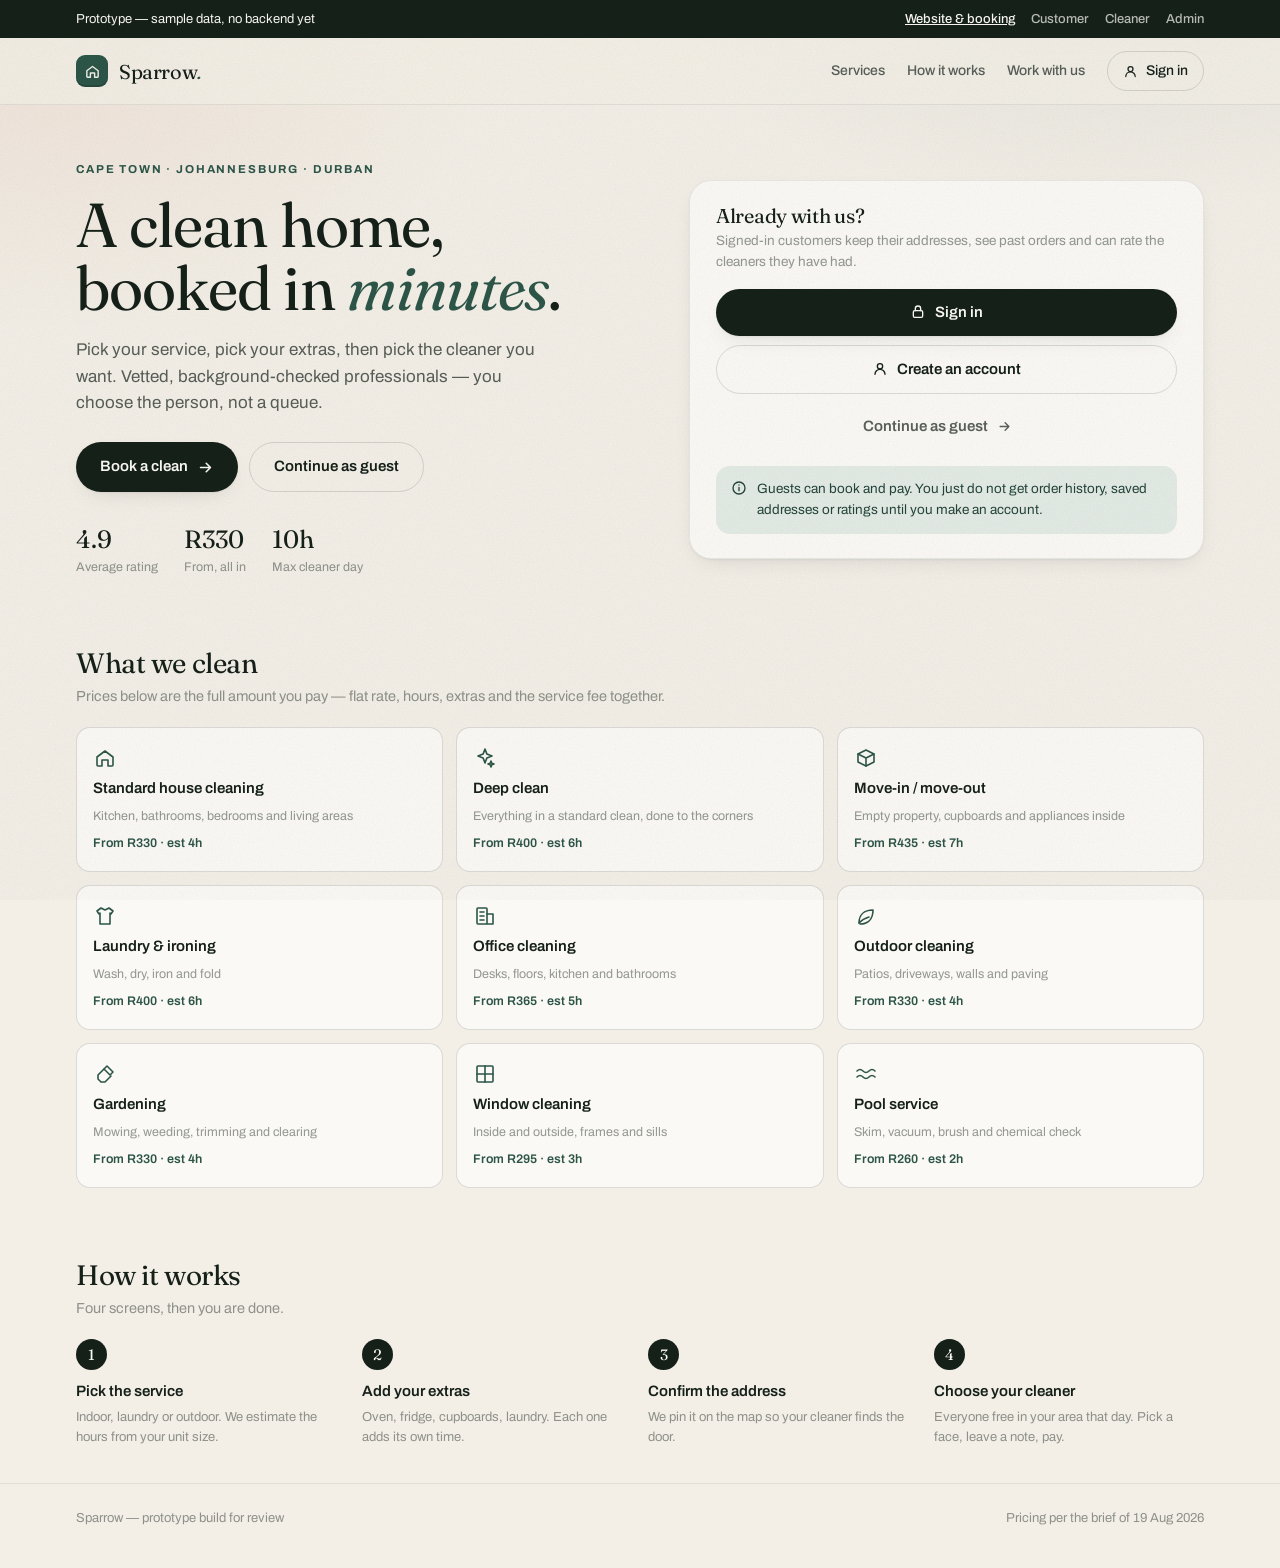
==== commit 7ffc3e86: "Rebuild to the client's brief of 19 Aug: his pricing, his booking order - Pricing is now his: R155 f" ====
--- a/index.html
+++ b/index.html
@@ -1,588 +1,886 @@
-<!DOCTYPE html>
+<!doctype html>
 <html lang="en">
 <head>
 <meta charset="utf-8">
-<meta name="viewport" content="width=device-width, initial-scale=1">
-<title>Sparrow — Book a cleaning professional</title>
+<meta name="viewport" content="width=device-width,initial-scale=1">
+<title>Sparrow — home and office cleaning, booked in minutes</title>
 <link rel="preconnect" href="https://fonts.googleapis.com">
 <link rel="preconnect" href="https://fonts.gstatic.com" crossorigin>
-<link href="https://fonts.googleapis.com/css2?family=Fraunces:opsz,wght@9..144,300;9..144,400;9..144,500;9..144,600&family=Archivo:wght@400;500;600;700&display=swap" rel="stylesheet">
+<link href="https://fonts.googleapis.com/css2?family=Fraunces:ital,opsz,wght@0,9..144,300..700;1,9..144,300..600&family=Archivo:wght@400;500;600;700&display=swap" rel="stylesheet">
 <link rel="stylesheet" href="assets/app.css">
 <style>
-  .hero{padding:56px 0 26px}
-  .eyebrow{display:inline-flex;align-items:center;gap:9px;font-size:12px;font-weight:600;letter-spacing:.13em;text-transform:uppercase;color:var(--moss);background:var(--moss-soft);border-radius:999px;padding:6px 13px}
-  .dot{width:6px;height:6px;border-radius:50%;background:var(--moss);animation:pulse 2.4s infinite}
-  @keyframes pulse{0%,100%{opacity:1;transform:scale(1)}50%{opacity:.35;transform:scale(.8)}}
-  .hero h1{font-size:clamp(38px,6.2vw,66px);margin:20px 0 0;max-width:14ch}
-  .hero h1 .ital{font-style:italic;color:var(--moss)}
-  .hero p.lede{max-width:46ch;color:var(--ink-70);font-size:17px;margin:18px 0 0}
-  .hero-row{display:flex;gap:44px;align-items:flex-end;flex-wrap:wrap}
-  .trust{display:flex;gap:30px;margin-top:30px;flex-wrap:wrap}
-  .trust .t-num{font-family:'Fraunces',serif;font-size:27px;line-height:1}
-  .trust .t-lbl{font-size:12px;color:var(--ink-45);letter-spacing:.04em;text-transform:uppercase;margin-top:5px}
-
-  .booker{display:grid;grid-template-columns:1fr 344px;gap:26px;align-items:start;padding:30px 0 90px}
-  @media(max-width:940px){.booker{grid-template-columns:1fr}}
+  /* ---------- landing ---------- */
+  .hero{padding:56px 0 34px}
+  .hero .wrap{display:grid;grid-template-columns:1.05fr .95fr;gap:44px;align-items:center}
+  @media(max-width:940px){.hero .wrap{grid-template-columns:1fr;gap:28px}.hero{padding:34px 0 22px}}
+  .eyebrow{font-size:11.5px;letter-spacing:.16em;text-transform:uppercase;color:var(--moss);font-weight:700;margin-bottom:14px}
+  .hero h1{font-size:clamp(38px,5.6vw,62px);line-height:1.02}
+  .hero h1 em{font-style:italic;color:var(--moss)}
+  .hero p.lede{font-size:17px;color:var(--ink-70);max-width:46ch;margin:18px 0 26px}
+  .hero-cta{display:flex;gap:11px;flex-wrap:wrap}
+  .trust{display:flex;gap:26px;margin-top:28px;flex-wrap:wrap}
+  .trust .t-v{font-family:'Fraunces',serif;font-size:25px}
+  .trust .t-l{font-size:12.5px;color:var(--ink-45)}
+  .hero-card{padding:24px 26px}
+  .hero-card h3{font-size:20px;margin-bottom:4px}
+  .hero-card .hc-s{font-size:13.5px;color:var(--ink-45);margin-bottom:16px}
+
+  .band{padding:36px 0}
+  .band-t{font-size:28px;margin-bottom:6px}
+  .band-s{color:var(--ink-45);font-size:14.5px;margin-bottom:20px}
+  .svc-grid{display:grid;grid-template-columns:repeat(3,1fr);gap:13px}
+  @media(max-width:820px){.svc-grid{grid-template-columns:repeat(2,1fr)}}
+  @media(max-width:480px){.svc-grid{grid-template-columns:1fr}}
+  .svc{border:1.5px solid var(--ink-14);border-radius:var(--radius);padding:18px 16px;background:var(--paper-2);cursor:pointer;font:inherit;color:inherit;text-align:left;transition:.22s var(--ease);display:flex;flex-direction:column;gap:7px;align-items:flex-start}
+  .svc:hover{border-color:var(--moss);transform:translateY(-2px);box-shadow:var(--shadow-1)}
+  .svc svg{color:var(--moss)}
+  .svc .s-t{font-weight:600;font-size:15px}
+  .svc .s-d{font-size:12.5px;color:var(--ink-45)}
+  .svc .s-p{font-size:12.5px;color:var(--moss);font-weight:600;margin-top:auto}
+
+  .steps3{display:grid;grid-template-columns:repeat(4,1fr);gap:16px}
+  @media(max-width:820px){.steps3{grid-template-columns:repeat(2,1fr)}}
+  @media(max-width:440px){.steps3{grid-template-columns:1fr}}
+  .st3 .n{width:31px;height:31px;border-radius:50%;background:var(--ink);color:var(--paper-2);display:grid;place-items:center;font-family:'Fraunces',serif;font-size:15px;margin-bottom:10px}
+  .st3 .t{font-weight:600;margin-bottom:3px}
+  .st3 .s{font-size:13px;color:var(--ink-45)}
+
+  /* ---------- booker ---------- */
+  .booker{display:grid;grid-template-columns:1fr 344px;gap:24px;align-items:start;padding:22px 0 100px}
+  @media(max-width:960px){.booker{grid-template-columns:1fr;padding-bottom:96px}}
   .booker>*{min-width:0}
-
-  .stepper{display:flex;align-items:center;padding:18px 30px;border-bottom:1px solid var(--ink-08);overflow-x:auto;scrollbar-width:none}
-  .stepper::-webkit-scrollbar{display:none}
-  .step{display:flex;align-items:center;gap:9px;flex:0 0 auto;padding-right:14px;opacity:.42;transition:.35s var(--ease)}
-  .step.done,.step.active{opacity:1}
-  .step-num{width:24px;height:24px;border-radius:50%;border:1.5px solid var(--ink-14);display:grid;place-items:center;font-size:12px;font-weight:600;transition:.35s var(--ease);flex:0 0 auto}
-  .step.active .step-num{background:var(--ink);color:var(--paper-2);border-color:var(--ink)}
-  .step.done .step-num{background:var(--moss);border-color:var(--moss);color:#fff}
-  .step-lbl{font-size:13px;font-weight:500;white-space:nowrap}
-  .step-bar{width:26px;height:1.5px;background:var(--ink-14);margin-right:14px;flex:0 0 auto}
-  @media(max-width:700px){.step:not(.active) .step-lbl{display:none}.step-bar{width:14px}}
-
-  .h-step{font-size:27px;margin-bottom:5px}
-  .sub{color:var(--ink-45);font-size:14px;margin:0 0 22px}
-  .pane{display:none;animation:rise .45s var(--ease) both}
-  .pane.on{display:block}
-
-  .grp-t{font-size:11.5px;letter-spacing:.11em;text-transform:uppercase;color:var(--ink-45);font-weight:600;margin:20px 0 10px}
-  .grp-t:first-child{margin-top:0}
-  .svc-grid{display:grid;grid-template-columns:repeat(3,1fr);gap:12px}
-  @media(max-width:760px){.svc-grid{grid-template-columns:repeat(2,1fr)}}
-  @media(max-width:400px){.svc-grid{grid-template-columns:1fr}}
-  .svc{position:relative;text-align:left;background:transparent;border:1.5px solid var(--ink-14);border-radius:var(--radius);padding:16px 14px 14px;cursor:pointer;font:inherit;color:inherit;transition:.24s var(--ease)}
-  .svc:hover{border-color:var(--moss);transform:translateY(-2px);box-shadow:var(--shadow-1)}
-  .svc.sel{border-color:var(--moss);background:var(--moss-soft);box-shadow:inset 0 0 0 1px var(--moss)}
-  .svc svg{color:var(--moss)}
-  .svc-name{font-weight:600;font-size:14.5px;margin-top:11px}
-  .svc-from{font-size:12.5px;color:var(--ink-45);margin-top:2px}
-  .svc .tick{position:absolute;top:11px;right:11px;opacity:0;transform:scale(.6);transition:.24s var(--ease);color:var(--moss)}
-  .svc.sel .tick{opacity:1;transform:none}
-
-  .row-lbl{display:flex;align-items:center;justify-content:space-between;gap:14px;padding:15px 0;border-bottom:1px solid var(--ink-08);flex-wrap:wrap}
-  .row-lbl:last-of-type{border-bottom:0}
-  .row-lbl .rl-t{font-weight:600;font-size:14.5px}
-  .row-lbl .rl-s{font-size:13px;color:var(--ink-45)}
-  .row-lbl select{border:1.5px solid var(--ink-14);background:var(--paper-2);border-radius:11px;padding:9px 34px 9px 12px;font:inherit;font-size:14px;color:var(--ink);width:100%;appearance:none;
-    background-image:url("data:image/svg+xml,%3Csvg xmlns='http://www.w3.org/2000/svg' width='14' height='14' viewBox='0 0 24 24' fill='none' stroke='%23152019' stroke-width='2.4' stroke-linecap='round'%3E%3Cpath d='M6 9l6 6 6-6'/%3E%3C/svg%3E");
-    background-repeat:no-repeat;background-position:right 12px center}
-  .row-lbl select:focus{outline:none;border-color:var(--moss);box-shadow:0 0 0 4px rgba(44,85,72,.10)}
-  .counter{display:flex;align-items:center;gap:6px}
-  .cbtn{width:32px;height:32px;border-radius:9px;border:1.5px solid var(--ink-14);background:transparent;cursor:pointer;font-size:17px;line-height:1;color:var(--ink);display:grid;place-items:center;transition:.18s var(--ease)}
-  .cbtn:hover:not(:disabled){border-color:var(--ink);background:var(--ink);color:var(--paper-2)}
-  .cbtn:disabled{opacity:.3;cursor:not-allowed}
-  .cval{width:32px;text-align:center;font-weight:600;font-variant-numeric:tabular-nums}
-
-  .freq{display:grid;grid-template-columns:repeat(3,1fr);gap:10px}
-  @media(max-width:520px){.freq{grid-template-columns:1fr}}
-  .freq button{position:relative;text-align:left;border:1.5px solid var(--ink-14);background:transparent;border-radius:var(--radius);padding:13px 14px;cursor:pointer;font:inherit;color:inherit;transition:.2s var(--ease)}
-  .freq button:hover{border-color:var(--moss)}
-  .freq button.on{border-color:var(--moss);background:var(--moss-soft)}
-  .freq .f-t{font-weight:600;font-size:14px}
-  .freq .f-s{font-size:12.5px;color:var(--ink-45);margin-top:2px}
-  .save-tag{position:absolute;top:-9px;right:11px;background:var(--gold);color:#2b2200;font-size:10.5px;font-weight:700;letter-spacing:.05em;padding:2px 8px;border-radius:999px}
-
-  .datestrip{display:flex;gap:9px;overflow-x:auto;padding:4px 2px 10px}
-  .dcell{flex:0 0 auto;width:66px;border:1.5px solid var(--ink-14);border-radius:var(--radius);background:transparent;padding:11px 0;cursor:pointer;font:inherit;color:inherit;text-align:center;transition:.2s var(--ease)}
-  .dcell:hover{border-color:var(--moss)}
-  .dcell.on{background:var(--ink);border-color:var(--ink);color:var(--paper-2)}
-  .dcell .dw{font-size:11px;letter-spacing:.09em;text-transform:uppercase;opacity:.55}
-  .dcell .dd{font-family:'Fraunces',serif;font-size:22px;line-height:1.25}
-  .dcell .dm{font-size:11px;opacity:.55}
-  .slots{display:grid;grid-template-columns:repeat(4,1fr);gap:9px}
-  @media(max-width:620px){.slots{grid-template-columns:repeat(3,1fr)}}
-  @media(max-width:420px){.slots{grid-template-columns:repeat(2,1fr)}}
-  .slot{border:1.5px solid var(--ink-14);background:transparent;border-radius:10px;padding:10px 6px;font:inherit;font-size:13.5px;font-weight:500;cursor:pointer;color:var(--ink);transition:.2s var(--ease)}
-  .slot:hover:not(:disabled){border-color:var(--moss)}
-  .slot.on{background:var(--ink);border-color:var(--ink);color:var(--paper-2)}
-  .slot:disabled{opacity:.32;cursor:not-allowed;text-decoration:line-through}
-  .slot .pros{display:block;font-size:11px;font-weight:400;opacity:.55;margin-top:1px}
-
-  .pays{display:grid;gap:10px}
-  .pay{display:flex;align-items:center;gap:13px;border:1.5px solid var(--ink-14);border-radius:var(--radius);padding:13px 15px;cursor:pointer;background:transparent;font:inherit;color:inherit;text-align:left;transition:.2s var(--ease);width:100%}
-  .pay:hover{border-color:var(--moss)}
-  .pay.on{border-color:var(--moss);background:var(--moss-soft)}
-  .pay .radio{width:19px;height:19px;border-radius:50%;border:1.5px solid var(--ink-14);flex:0 0 auto;display:grid;place-items:center}
-  .pay.on .radio{border-color:var(--moss)}
-  .pay.on .radio::after{content:"";width:9px;height:9px;border-radius:50%;background:var(--moss)}
-  .pay .p-t{font-weight:600;font-size:14.5px}
-  .pay .p-s{font-size:12.5px;color:var(--ink-45)}
-
-  .actions{display:flex;align-items:center;gap:12px;margin-top:26px;padding-top:20px;border-top:1px solid var(--ink-08)}
-
-  .summary{position:sticky;top:88px}
-  .sum-head{padding:20px 22px 16px;border-bottom:1px solid var(--ink-08)}
-  .sum-head .s-svc{font-family:'Fraunces',serif;font-size:21px}
-  .sum-head .s-meta{font-size:13px;color:var(--ink-45);margin-top:3px}
-  .sum-body{padding:16px 22px}
-  .sum-foot{padding:14px 22px 20px;border-top:1px solid var(--ink-08);font-size:12.5px;color:var(--ink-45);display:flex;gap:9px;align-items:flex-start}
-  .promo{display:flex;gap:8px;margin-top:12px}
-  .promo input{flex:1;border:1.5px dashed var(--ink-14);background:transparent;border-radius:10px;padding:9px 12px;font:inherit;font-size:13.5px;text-transform:uppercase;letter-spacing:.06em}
-  .promo input:focus{outline:none;border-color:var(--moss);border-style:solid}
-  .promo button{border:0;background:var(--ink);color:var(--paper-2);border-radius:10px;padding:0 16px;font:inherit;font-size:13.5px;font-weight:600;cursor:pointer}
-  .promo-msg{font-size:12.5px;margin-top:7px;color:var(--moss);font-weight:500}
-  .promo-msg.bad{color:var(--clay)}
-
-  .mbar{position:fixed;left:0;right:0;bottom:0;z-index:70;display:none;align-items:center;gap:14px;
-    padding:12px 18px calc(12px + env(safe-area-inset-bottom));
-    background:rgba(251,249,245,.94);backdrop-filter:blur(14px);border-top:1px solid var(--ink-14);
-    box-shadow:0 -10px 30px -18px rgba(21,32,25,.5)}
-  .mbar .m-l{font-size:11.5px;letter-spacing:.08em;text-transform:uppercase;color:var(--ink-45)}
-  .mbar .m-v{font-family:'Fraunces',serif;font-size:24px;line-height:1.1;font-variant-numeric:tabular-nums}
-  .mbar .btn{margin-left:auto;padding:12px 22px;font-size:14.5px}
-  @media(max-width:940px){.mbar.show{display:flex}body{padding-bottom:82px}.summary{position:static}}
+  .aside{position:sticky;top:88px}
+  @media(max-width:960px){.aside{display:none}}
+  .progline{display:flex;align-items:center;gap:7px;margin-bottom:18px;flex-wrap:wrap}
+  .pg{height:4px;border-radius:3px;background:var(--ink-08);flex:1;min-width:22px;transition:.35s var(--ease)}
+  .pg.on{background:var(--moss)}
+  .step-t{font-size:11.5px;letter-spacing:.14em;text-transform:uppercase;color:var(--ink-45);margin-bottom:7px}
+  .pane{animation:rise .34s var(--ease) both}
+  .navrow{display:flex;gap:10px;margin-top:22px;align-items:center;flex-wrap:wrap}
+
+  .mbar{position:fixed;left:0;right:0;bottom:0;z-index:70;background:rgba(243,239,231,.96);backdrop-filter:blur(12px);border-top:1px solid var(--ink-14);padding:11px 18px;display:none;align-items:center;gap:14px}
+  @media(max-width:960px){.mbar.on{display:flex}}
+  .mbar .m-l{font-size:11.5px;letter-spacing:.09em;text-transform:uppercase;color:var(--ink-45)}
+  .mbar .m-v{font-family:'Fraunces',serif;font-size:23px;font-variant-numeric:tabular-nums}
+  .mbar .btn{margin-left:auto}
+
+  .conf{text-align:center;padding:14px 0 6px}
+  .conf .tick{width:66px;height:66px;border-radius:50%;background:var(--moss);color:#fff;display:grid;place-items:center;margin:0 auto 16px;animation:pop .5s var(--ease) both}
+  @keyframes pop{0%{transform:scale(.4);opacity:0}60%{transform:scale(1.08)}100%{transform:scale(1);opacity:1}}
+  .conf h2{font-size:30px;margin-bottom:6px}
+  .ref{font-family:'Fraunces',serif;font-size:21px;letter-spacing:.05em}
 </style>
 </head>
 <body>
-
-<header class="hero">
-  <div class="wrap">
-    <span class="eyebrow"><span class="dot"></span> 412 professionals available near you</span>
-    <div class="hero-row">
-      <div>
-        <h1>A spotless home,<br><span class="ital">booked in ninety seconds.</span></h1>
-        <p class="lede">Vetted, background-checked cleaners. Transparent pricing before you pay. Track your professional from door to done.</p>
-      </div>
-      <div class="trust">
-        <div><div class="t-num mono">4.91</div><div class="t-lbl">Avg rating</div></div>
-        <div><div class="t-num mono">38k</div><div class="t-lbl">Cleans done</div></div>
-        <div><div class="t-num mono">&lt;3 min</div><div class="t-lbl">Match time</div></div>
-      </div>
-    </div>
-  </div>
-</header>
-
-<main class="wrap booker">
-  <section class="card">
-    <div class="stepper" id="stepper"></div>
-    <div class="panel">
-
-      <!-- 1 SERVICE -->
-      <div class="pane on" data-pane="0">
-        <h2 class="h-step">What needs doing?</h2>
-        <p class="sub">Indoor and outdoor services, one booking flow.</p>
-        <div id="svcGroups"></div>
-        <div class="actions"><span class="spacer"></span>
-          <button class="btn btn-primary" data-next>Continue</button></div>
-      </div>
-
-      <!-- 2 DETAILS -->
-      <div class="pane" data-pane="1">
-        <h2 class="h-step">Tell us about the space</h2>
-        <p class="sub">Your price updates live as you choose — no surprises at checkout.</p>
-        <div id="sizeRows"></div>
-        <div style="margin-top:22px">
-          <div style="font-weight:600;font-size:14.5px;margin-bottom:9px">Booking checklist</div>
-          <div class="chips" id="extras"></div>
-        </div>
-        <div style="margin-top:24px">
-          <div style="font-weight:600;font-size:14.5px;margin-bottom:9px">How often?</div>
-          <div class="freq" id="freq"></div>
-        </div>
-        <div class="actions">
-          <button class="btn btn-ghost" data-back>← Back</button><span class="spacer"></span>
-          <button class="btn btn-primary" data-next>Choose a time</button></div>
-      </div>
-
-      <!-- 3 SCHEDULE -->
-      <div class="pane" data-pane="2">
-        <h2 class="h-step">When suits you?</h2>
-        <p class="sub">Slots reflect professionals actually free in your area.</p>
-        <div class="datestrip" id="dates"></div>
-        <div style="margin-top:16px">
-          <div style="font-weight:600;font-size:14.5px;margin-bottom:9px">Start time</div>
-          <div class="slots" id="slots"></div>
-        </div>
-        <div class="note" id="durNote"></div>
-        <div class="actions">
-          <button class="btn btn-ghost" data-back>← Back</button><span class="spacer"></span>
-          <button class="btn btn-primary" data-next>Add address</button></div>
-      </div>
-
-      <!-- 4 ADDRESS -->
-      <div class="pane" data-pane="3">
-        <h2 class="h-step">Where are we cleaning?</h2>
-        <p class="sub">Guest checkout is on — an account is created quietly after you pay.</p>
-        <div class="toggle-row">
-          <button class="switch on" id="guestSwitch"></button>
-          <div>
-            <div style="font-weight:600;font-size:14.5px">Continue as guest</div>
-            <div class="t-sub">No password needed. We text you the tracking link.</div>
-          </div>
-        </div>
-        <div class="grid2">
-          <div class="field"><label>Name</label><input id="fName" placeholder="Thandi"><div class="err">Please enter your name</div></div>
-          <div class="field"><label>Surname</label><input id="fSur" placeholder="Mokoena"><div class="err">Please enter your surname</div></div>
-        </div>
-        <div class="grid2">
-          <div class="field"><label>Mobile number</label><input id="fPhone" placeholder="+27 82 000 0000"><div class="err">We need a number to send the tracking link</div></div>
-          <div class="field"><label>Email address</label><input id="fEmail" placeholder="you@example.co.za"><div class="err">Please enter a valid email address</div></div>
-        </div>
-        <div class="field"><label>Street address</label><input id="fAddr" placeholder="Start typing — autocomplete fills the rest"><div class="err">Please enter the address</div></div>
-        <div class="grid2">
-          <div class="field"><label>Suburb</label><input id="fSub" placeholder="Sea Point"><div class="err">Please enter the suburb</div></div>
-          <div class="field"><label>Unit / access notes</label><input id="fUnit" placeholder="Flat 4B, buzzer 12"></div>
-        </div>
-        <div class="field"><label>Anything the professional should know?</label>
-          <textarea id="fNotes" rows="3" placeholder="Two cats, please keep the balcony door shut. Key under the mat."></textarea></div>
-        <div class="actions">
-          <button class="btn btn-ghost" data-back>← Back</button><span class="spacer"></span>
-          <button class="btn btn-primary" data-next>Review &amp; pay</button></div>
-      </div>
-
-      <!-- 5 CHECKOUT -->
-      <div class="pane" data-pane="4">
-        <h2 class="h-step">Checkout</h2>
-        <p class="sub">Card is authorised now and only captured once the clean is done.</p>
-        <div style="font-weight:600;font-size:14.5px;margin-bottom:9px">Payment method</div>
-        <div class="pays" id="pays"></div>
-        <div style="margin-top:22px">
-          <div style="font-weight:600;font-size:14.5px;margin-bottom:9px">Your booking</div>
-          <div id="reviewList"></div>
-        </div>
-        <div style="margin-top:22px">
-          <div style="font-weight:600;font-size:14.5px;margin-bottom:9px">Payment summary</div>
-          <div id="checkoutSummary"></div>
-        </div>
-        <div class="note" id="escrowNote"></div>
-        <div class="actions">
-          <button class="btn btn-ghost" data-back>← Back</button><span class="spacer"></span>
-          <button class="btn btn-primary" id="payBtn">Proceed to payment gateway</button></div>
-      </div>
-
-      <!-- 6 CONFIRMED -->
-      <div class="pane" data-pane="5">
-        <div style="text-align:center;padding:14px 0">
-          <div class="avatar lg" style="margin:0 auto 16px">
-            <svg width="28" height="28" viewBox="0 0 24 24" fill="none" stroke="#fff" stroke-width="2.6" stroke-linecap="round" stroke-linejoin="round"><path d="M4 12.5l5.5 5.5L20 7"/></svg>
-          </div>
-          <h2 class="h-step" style="font-size:29px">Booking confirmed</h2>
-          <p class="sub" style="margin-bottom:20px">Reference <strong class="mono" id="refNo"></strong> — confirmation sent by SMS.</p>
-        </div>
-        <div id="confirmFacts"></div>
-        <div class="timeline" style="margin-top:22px">
-          <div class="tl done"><div class="tl-t">Payment authorised</div><div class="tl-s">Held in escrow, captured after the clean</div></div>
-          <div class="tl now"><div class="tl-t">Awaiting confirmation</div><div class="tl-s">An admin confirms and assigns your professional</div></div>
-          <div class="tl"><div class="tl-t">Professional assigned</div><div class="tl-s">You are notified with their name, photo and rating</div></div>
-          <div class="tl"><div class="tl-t">On the way</div><div class="tl-s">Live location shared 30 minutes before arrival</div></div>
-          <div class="tl"><div class="tl-t">Clean in progress</div><div class="tl-s">Checklist ticked off item by item</div></div>
-          <div class="tl"><div class="tl-t">Completed &amp; rated</div><div class="tl-s">Escrow released, loyalty points credited</div></div>
-        </div>
-        <div class="actions">
-          <button class="btn btn-outline" onclick="toast('Invoice PDF generated','doc')">Request invoice</button>
-          <a class="btn btn-ghost" href="dashboard.html">Go to my dashboard →</a>
-          <span class="spacer"></span>
-          <button class="btn btn-ghost" id="restart">Run the flow again</button>
-        </div>
-      </div>
-
-    </div>
-  </section>
-
-  <aside class="card summary">
-    <div class="sum-head">
-      <div class="s-svc" id="sumSvc">Pick a service</div>
-      <div class="s-meta" id="sumMeta">Pricing appears as you build the booking</div>
-    </div>
-    <div class="sum-body">
-      <div id="lines"></div>
-      <div class="rule"></div>
-      <div class="total"><span class="t-l">Total</span><span class="t-v mono" id="grand">—</span></div>
-      <div class="promo">
-        <input id="promo" placeholder="Promo code" maxlength="14">
-        <button id="applyPromo">Apply</button>
-      </div>
-      <div class="promo-msg" id="promoMsg"></div>
-    </div>
-    <div class="sum-foot" id="sumFoot"></div>
-  </aside>
-</main>
-
+<div id="app"></div>
 <div class="mbar" id="mbar">
-  <div><div class="m-l">Total</div><div class="m-v mono" id="mTotal">—</div></div>
-  <button class="btn btn-primary" id="mNext">Continue</button>
+  <div><div class="m-l">Total</div><div class="m-v" id="mbarV">R0</div></div>
+  <button class="btn btn-primary" id="mbarB" onclick="next()">Continue</button>
 </div>
-
-<footer>
-  <div class="wrap">
-    <span>Sparrow — prototype of the customer booking flow.</span>
-    <span>Services, rates, extras and VAT are data, not code — the admin dashboard edits them without a redeploy.</span>
-  </div>
-</footer>
 
 <script src="assets/app.js"></script>
 <script>
-document.body.insertAdjacentHTML('afterbegin', protoBar('index.html') + `
+/* ============================================================
+   Booking state. One object; every screen reads and writes it.
+   The step order is the client's, from his message of 19 Aug:
+   service -> extras -> address -> pick a worker -> checkout.
+   ============================================================ */
+const B = {
+  service:null, band:'b12', hours:null, extras:[],
+  wash:null, finish:null,
+  addr:{ type:'', line:'', unit:'', suburb:'', city:'Cape Town', prov:'Western Cape', notes:'' },
+  geo:false, date:null, time:null, cleaner:null, note:'', ref:'',
+  signedIn:false, guest:false
+};
+let route = 'home';        // home | signin | signup | book
+let step  = 0;             // 0 service · 1 the job · 2 where & when · 3 worker · 4 checkout · 5 done
+const STEPS = ['Service','Your job','Where & when','Choose your cleaner','Checkout'];
+
+const app = () => document.getElementById('app');
+
+/* ============================================================
+   LANDING
+   ============================================================ */
+function viewHome(){
+  const cheapest = priceBooking({ service:'standard', band:'b12', extras:[] }).total;
+  return `
+  ${protoBar('index.html')}
   <div class="topbar"><div class="wrap">
     <a class="brand" href="index.html">
       <span class="brand-mark">${ico('home',17,2).replace('currentColor','#F3EFE7')}</span>
       <span class="brand-name">Sparrow<em>.</em></span>
     </a>
     <nav class="nav">
-      <a href="index.html" class="hide-sm on">Services</a>
-      <a href="cleaner.html" class="hide-sm">For professionals</a>
-      <a href="dashboard.html" class="hide-sm">My bookings</a>
-      <button class="pill-btn" onclick="location.href='dashboard.html'">Sign in</button>
+      <a href="#services" class="hide-sm">Services</a>
+      <a href="#how" class="hide-sm">How it works</a>
+      <a href="cleaner.html" class="hide-sm">Work with us</a>
+      <button class="pill-btn" id="navSignin">${ico('user',15,2)} Sign in</button>
     </nav>
-  </div></div>`);
-
-/* the booking under construction — the same shape priceBooking() takes */
-const B = { service:null, unitType:CFG.unitTypes[0], rooms:3, band:'m', units:1,
-            extras:['general'], freq:'once', promo:null, date:0, slot:null, pay:'card' };
-let step = 0;
-
-const STEPS = ['Service','Details','Schedule','Address','Checkout'];
-const service = () => svcOf(B.service);
-
-function renderStepper(){
-  $('#stepper').innerHTML = STEPS.map((t,i) => {
-    const cls = step > i ? 'done' : step === i ? 'active' : '';
-    const n = step > i ? ico('check',12,3.4) : (i+1);
-    return `<div class="step ${cls}"><span class="step-num">${n}</span><span class="step-lbl">${t}</span></div>${i < STEPS.length-1 ? '<span class="step-bar"></span>' : ''}`;
+  </div></div>
+
+  <section class="hero"><div class="wrap">
+    <div>
+      <div class="eyebrow">Cape Town · Johannesburg · Durban</div>
+      <h1>A clean home,<br>booked in <em>minutes</em>.</h1>
+      <p class="lede">Pick your service, pick your extras, then pick the cleaner you want. Vetted, background-checked professionals — you choose the person, not a queue.</p>
+      <div class="hero-cta">
+        <button class="btn btn-primary" id="ctaBook">Book a clean ${ico('arrow',17,2.2)}</button>
+        <button class="btn btn-outline" id="ctaGuest">Continue as guest</button>
+      </div>
+      <div class="trust">
+        <div><div class="t-v">4.9</div><div class="t-l">Average rating</div></div>
+        <div><div class="t-v">${money(cheapest)}</div><div class="t-l">From, all in</div></div>
+        <div><div class="t-v">${CFG.maxHours}h</div><div class="t-l">Max cleaner day</div></div>
+      </div>
+    </div>
+    <div class="card hero-card">
+      <h3>Already with us?</h3>
+      <div class="hc-s">Signed-in customers keep their addresses, see past orders and can rate the cleaners they have had.</div>
+      <div style="display:grid;gap:9px">
+        <button class="btn btn-primary" id="hcIn">${ico('lock',16,2)} Sign in</button>
+        <button class="btn btn-outline" id="hcUp">${ico('user',16,2)} Create an account</button>
+        <button class="btn btn-ghost" id="hcGuest" style="justify-content:center">Continue as guest ${ico('arrow',15,2.2)}</button>
+      </div>
+      <div class="note" style="margin-top:16px">${ico('info',16,2)}
+        <span>Guests can book and pay. You just do not get order history, saved addresses or ratings until you make an account.</span>
+      </div>
+    </div>
+  </div></section>
+
+  <section class="band" id="services"><div class="wrap">
+    <h2 class="band-t">What we clean</h2>
+    <div class="band-s">Prices below are the full amount you pay — flat rate, hours, extras and the service fee together.</div>
+    <div class="svc-grid">
+      ${CFG.services.map(s => {
+        const seed = s.model === 'bedrooms' ? { service:s.id, band:'b12', extras:[] }
+                   : s.model === 'laundry'  ? { service:s.id, wash:'machine', finish:'dryfold', extras:[] }
+                   : { service:s.id, extras:[] };
+        const p = priceBooking(seed);
+        return `<button class="svc" data-jump="${s.id}">
+          ${ico(s.icon, 24, 1.6)}
+          <div class="s-t">${s.name}</div>
+          <div class="s-d">${s.desc}</div>
+          <div class="s-p">From ${money(p.total)} · est ${p.hoursLabel}</div>
+        </button>`;
+      }).join('')}
+    </div>
+  </div></section>
+
+  <section class="band" id="how"><div class="wrap">
+    <h2 class="band-t">How it works</h2>
+    <div class="band-s">Four screens, then you are done.</div>
+    <div class="steps3">
+      <div class="st3"><div class="n">1</div><div class="t">Pick the service</div><div class="s">Indoor, laundry or outdoor. We estimate the hours from your unit size.</div></div>
+      <div class="st3"><div class="n">2</div><div class="t">Add your extras</div><div class="s">Oven, fridge, cupboards, laundry. Each one adds its own time.</div></div>
+      <div class="st3"><div class="n">3</div><div class="t">Confirm the address</div><div class="s">We pin it on the map so your cleaner finds the door.</div></div>
+      <div class="st3"><div class="n">4</div><div class="t">Choose your cleaner</div><div class="s">Everyone free in your area that day. Pick a face, leave a note, pay.</div></div>
+    </div>
+  </div></section>
+
+  <footer><div class="wrap">
+    <span>Sparrow — prototype build for review</span>
+    <span>Pricing per the brief of 19 Aug 2026</span>
+  </div></footer>`;
+}
+
+/* ============================================================
+   AUTH — sign in / sign up / guest
+   ============================================================ */
+function viewSignin(){
+  return `${protoBar('index.html')}${topBar('', [], '')}
+  <div class="wrap"><div class="auth-wrap">
+    <div class="auth-head"><h1>Welcome back</h1><p>Sign in to keep your addresses and order history.</p></div>
+    <div class="card panel">
+      <div class="field"><label for="siEmail">Email address</label>
+        <input id="siEmail" type="email" value="thandi.m@example.co.za" autocomplete="email">
+        <div class="err">Enter your email address</div></div>
+      <div class="field"><label for="siPass">Password</label>
+        <input id="siPass" type="password" value="demo1234" autocomplete="current-password">
+        <div class="err">Enter your password</div></div>
+      <button class="btn btn-primary" style="width:100%" id="siGo">Sign in</button>
+      <div class="auth-alt">No account yet? <button id="toSignup">Create one</button></div>
+      <div class="auth-or">or</div>
+      <button class="btn btn-outline" style="width:100%" id="siGuest">Continue as guest</button>
+    </div>
+    <div class="note">${ico('info',16,2)}<span>Prototype — any email and password signs you in as Thandi, so you can see what a returning customer gets.</span></div>
+  </div></div>`;
+}
+
+function viewSignup(){
+  return `${protoBar('index.html')}${topBar('', [], '')}
+  <div class="wrap"><div class="auth-wrap wide">
+    <div class="auth-head"><h1>Create your account</h1><p>Takes a minute. Then your details are saved for next time.</p></div>
+    <div class="card panel">
+      <div class="grid2">
+        <div class="field"><label>First name <span class="req">*</span></label><input id="suFirst" placeholder="Thandi"><div class="err">Required</div></div>
+        <div class="field"><label>Surname <span class="req">*</span></label><input id="suLast" placeholder="Mokoena"><div class="err">Required</div></div>
+      </div>
+      <div class="field"><label>Email address <span class="req">*</span></label><input id="suEmail" type="email" placeholder="you@example.co.za"><div class="err">Enter a valid email address</div></div>
+      <div class="field"><label>Mobile number <span class="req">*</span></label><input id="suPhone" placeholder="082 000 0000"><div class="err">Enter a valid South African mobile number</div></div>
+      <div class="grid2">
+        <div class="field"><label>Password <span class="req">*</span></label><input id="suPass" type="password" placeholder="At least 8 characters"><div class="err">At least 8 characters</div></div>
+        <div class="field"><label>Confirm password <span class="req">*</span></label><input id="suPass2" type="password"><div class="err">Passwords do not match</div></div>
+      </div>
+      <button class="btn btn-primary" style="width:100%;margin-top:6px" id="suGo">Create account</button>
+      <div class="auth-alt">Already have an account? <button id="toSignin">Sign in</button></div>
+    </div>
+  </div></div>`;
+}
+
+/* ============================================================
+   BOOKING SHELL
+   ============================================================ */
+function viewBook(){
+  return `${protoBar('index.html')}${topBar('', [], '')}
+  <div class="wrap"><div class="booker">
+    <div>
+      <div class="progline" id="prog"></div>
+      <div class="step-t" id="stepT"></div>
+      <div id="panes"></div>
+    </div>
+    <aside class="aside"><div class="card panel" id="sum"></div></aside>
+  </div></div>`;
+}
+
+/* ---------- router ---------- */
+function go(r){
+  route = r;
+  app().innerHTML = r === 'home' ? viewHome() : r === 'signin' ? viewSignin() : r === 'signup' ? viewSignup() : viewBook();
+  document.getElementById('mbar').classList.toggle('on', r === 'book');
+  window.scrollTo(0, 0);
+  if(r === 'home') wireHome();
+  if(r === 'signin') wireSignin();
+  if(r === 'signup') wireSignup();
+  if(r === 'book') render();
+}
+
+function wireHome(){
+  document.getElementById('navSignin').onclick = () => go('signin');
+  document.getElementById('hcIn').onclick = () => go('signin');
+  document.getElementById('hcUp').onclick = () => go('signup');
+  document.getElementById('ctaBook').onclick = () => go('signin');
+  document.getElementById('ctaGuest').onclick = startGuest;
+  document.getElementById('hcGuest').onclick = startGuest;
+  document.querySelectorAll('[data-jump]').forEach(b => b.onclick = () => {
+    B.service = b.dataset.jump; B.guest = true; seedForService(); step = 1; go('book');
+  });
+}
+function startGuest(){ B.guest = true; B.signedIn = false; step = 0; go('book'); }
+
+function wireSignin(){
+  document.getElementById('toSignup').onclick = () => go('signup');
+  document.getElementById('siGuest').onclick = startGuest;
+  document.getElementById('siGo').onclick = () => {
+    const em = document.getElementById('siEmail'), pw = document.getElementById('siPass');
+    let bad = false;
+    [[em, /\S+@\S+\.\S+/.test(em.value)], [pw, pw.value.length > 0]].forEach(([el, ok]) => {
+      el.closest('.field').classList.toggle('bad', !ok); if(!ok) bad = true;
+    });
+    if(bad) return;
+    B.signedIn = true; B.guest = false;
+    B.addr = { ...DB.addresses[0] };
+    B.geo = true;
+    toast('Signed in as ' + DB.customer.name);
+    if(!B.service) step = 0;
+    go('book');
+  };
+}
+
+function wireSignup(){
+  document.getElementById('toSignin').onclick = () => go('signin');
+  document.getElementById('suGo').onclick = () => {
+    const g = id => document.getElementById(id);
+    const checks = [
+      [g('suFirst'), g('suFirst').value.trim().length > 1],
+      [g('suLast'),  g('suLast').value.trim().length > 1],
+      [g('suEmail'), /\S+@\S+\.\S+/.test(g('suEmail').value)],
+      [g('suPhone'), /^(\+27|0)[6-8][0-9]{8}$/.test(g('suPhone').value.replace(/\s/g,''))],
+      [g('suPass'),  g('suPass').value.length >= 8],
+      [g('suPass2'), g('suPass2').value === g('suPass').value && g('suPass2').value.length >= 8]
+    ];
+    let bad = false;
+    checks.forEach(([el, ok]) => { el.closest('.field').classList.toggle('bad', !ok); if(!ok) bad = true; });
+    if(bad) return;
+    B.signedIn = true; B.guest = false;
+    toast('Account created — welcome to Sparrow');
+    step = 0; go('book');
+  };
+}
+
+/* ============================================================
+   BOOKING RENDER
+   ============================================================ */
+function seedForService(){
+  const svc = svcOf(B.service);
+  if(!svc) return;
+  B.extras = [];
+  B.cleaner = null;
+  if(svc.model === 'bedrooms'){ B.band = B.band || 'b12'; B.hours = baseHoursFor(B); }
+  else if(svc.model === 'laundry'){ B.wash = null; B.finish = null; B.hours = null; }
+  else { B.hours = svc.estHours; }
+}
+
+function render(){
+  const prog = document.getElementById('prog');
+  if(!prog) return;
+  prog.innerHTML = STEPS.map((_, i) => `<span class="pg ${i <= step ? 'on' : ''}"></span>`).join('');
+  document.getElementById('stepT').textContent =
+    step < STEPS.length ? `Step ${step + 1} of ${STEPS.length} — ${STEPS[step]}` : 'Booked';
+  document.getElementById('panes').innerHTML =
+    [paneService, paneDetails, paneAddress, paneWorker, paneCheckout, paneDone][step]();
+  renderSummary();
+  wirePane();
+}
+
+function renderSummary(){
+  const box = document.getElementById('sum');
+  const bar = document.getElementById('mbarV');
+  const btn = document.getElementById('mbarB');
+  if(!B.service){
+    box.innerHTML = `<h3 style="font-size:19px">Your booking</h3>
+      <div class="mini" style="margin-top:8px">Pick a service to see the price.</div>`;
+    bar.textContent = 'R0'; btn.disabled = true;
+    return;
+  }
+  const p = priceBooking(B);
+  const svc = svcOf(B.service);
+  const cl = B.cleaner ? cleaner(B.cleaner) : null;
+  box.innerHTML = `
+    <h3 style="font-size:19px">${svc.name}</h3>
+    <div class="mini" style="margin-bottom:12px">${detailLine()}</div>
+    <div class="rule"></div>
+    ${moneyLines(p)}
+    <div class="rule"></div>
+    <div class="total"><span class="t-l">Total</span><span class="t-v" id="sumTot">${money(p.total)}</span></div>
+    <div class="mini" style="margin-top:4px">Estimated ${p.hoursLabel} on site</div>
+    ${cl ? `<div class="rule"></div><div class="pro-line">${portrait(cl,42)}
+        <div><div class="t-strong">${cl.name} ${cl.surname}</div><div class="mini">Your cleaner</div></div></div>` : ''}
+    ${p.placeholder ? `<div class="note warn" style="margin-top:14px">${ico('info',16,2)}
+      <span>Hours for ${svc.name.toLowerCase()} are my estimate — this service is not in your price list yet.</span></div>` : ''}`;
+  bar.textContent = money(p.total);
+  btn.disabled = !canAdvance();
+  btn.textContent = step === 4 ? 'Pay ' + money(p.total) : 'Continue';
+  btn.style.display = step === 5 ? 'none' : '';
+}
+
+function moneyLines(p){
+  return `
+    <div class="li"><span>Flat rate</span><span class="v">${money(p.flat)}</span></div>
+    <div class="li"><span>${p.serviceHoursLabel} @ ${money(CFG.hourlyRate)}/hr</span><span class="v">${money(p.labour)}</span></div>
+    ${p.extras ? `<div class="li"><span>Extra tasks</span><span class="v">${money(p.extras)}</span></div>` : ''}
+    <div class="li"><span>Service fee</span><span class="v">${money(p.fee)}</span></div>`;
+}
+
+function detailLine(){
+  const svc = svcOf(B.service);
+  if(svc.model === 'bedrooms'){
+    const band = CFG.bedroomBands.find(x => x.id === B.band);
+    const ex = B.extras.length ? ` · ${B.extras.length} extra${B.extras.length > 1 ? 's' : ''}` : '';
+    return `${band.label}${ex}`;
+  }
+  if(svc.model === 'laundry'){
+    const w = CFG.laundryWash.find(x => x.id === B.wash);
+    const f = CFG.laundryFinish.find(x => x.id === B.finish);
+    return [w && w.name, f && f.name].filter(Boolean).join(' · ') || 'Choose a wash';
+  }
+  return svc.desc;
+}
+
+/* ---------- pane 0: service ---------- */
+function paneService(){
+  const grp = g => CFG.services.filter(s => s.group === g).map(s => `
+    <button class="svc" data-svc="${s.id}" style="${B.service === s.id ? 'border-color:var(--ink);border-width:2px;background:var(--moss-soft)' : ''}">
+      ${ico(s.icon, 24, 1.6)}
+      <div class="s-t">${s.name}</div>
+      <div class="s-d">${s.desc}</div>
+    </button>`).join('');
+  return `
+    <div class="pane">
+      <h2 style="font-size:27px;margin-bottom:4px">What do you need done?</h2>
+      <div class="mini" style="margin-bottom:18px">Indoor jobs are estimated from your unit size. Outdoor jobs are estimated by the job.</div>
+      <div class="fieldset-t">Indoor</div>
+      <div class="svc-grid">${grp('indoor')}</div>
+      <div class="fieldset-t">Outdoor</div>
+      <div class="svc-grid">${grp('outdoor')}</div>
+      <div class="navrow"><button class="btn btn-ghost" id="toHome">${ico('back',16,2.2)} Back</button>
+        <button class="btn btn-primary spacer" id="nextBtn" ${B.service ? '' : 'disabled'}>Continue ${ico('arrow',16,2.2)}</button></div>
+    </div>`;
+}
+
+/* ---------- pane 1: the job ---------- */
+function paneDetails(){
+  const svc = svcOf(B.service);
+  return `<div class="pane">
+    <h2 style="font-size:27px;margin-bottom:4px">${svc.name}</h2>
+    <div class="mini" style="margin-bottom:18px">${svc.desc}</div>
+    ${svc.model === 'bedrooms' ? bedroomBlock() : svc.model === 'laundry' ? laundryBlock() : hoursOnlyBlock()}
+    <div class="navrow"><button class="btn btn-ghost" data-back>${ico('back',16,2.2)} Back</button>
+      <button class="btn btn-primary spacer" id="nextBtn" ${canAdvance() ? '' : 'disabled'}>Continue ${ico('arrow',16,2.2)}</button></div>
+  </div>`;
+}
+
+function bedroomBlock(){
+  const p = priceBooking(B);
+  return `
+    <div class="fieldset-t">Unit size</div>
+    <div class="chips">${CFG.bedroomBands.map(b => `
+      <button class="chip ${B.band === b.id ? 'on' : ''}" data-band="${b.id}">${b.label}
+        <span class="c-price">est ${b.hours}h</span></button>`).join('')}
+    </div>
+    <div class="note" style="margin-top:12px">${ico('info',16,2)}
+      <span>These are just estimates for the unit size and could add more hours. Adjust below if your place needs longer.</span></div>
+
+    <div class="fieldset-t">Hours</div>
+    ${stepperBlock(p)}
+
+    <div class="fieldset-t">Extra tasks</div>
+    ${tasksBlock()}`;
+}
+
+function stepperBlock(p){
+  const canDown = p.serviceHours - CFG.stepMins / 60 >= p.minHours - 1e-9;
+  const canUp   = p.serviceHours + CFG.stepMins / 60 <= p.maxHours + 1e-9;
+  const delta   = p.overEstimate;
+  return `
+    <div class="stepper">
+      <button class="st-btn" id="hMinus" ${canDown ? '' : 'disabled'} aria-label="Less time">${ico('minus',18,2.4)}</button>
+      <div class="st-mid">
+        <div class="st-v" id="hVal">${hoursLabel(p.serviceHours)}</div>
+        <div class="st-s" id="hSub">${delta === 0 ? 'estimate for this unit size'
+          : delta > 0 ? `${hoursLabel(delta/60)} more than the estimate`
+          : `${hoursLabel(-delta/60)} less than the estimate`}</div>
+      </div>
+      <button class="st-btn" id="hPlus" ${canUp ? '' : 'disabled'} aria-label="More time">${ico('plus',18,2.4)}</button>
+    </div>
+    <div class="mini" style="margin-top:8px">Moves in ${CFG.stepMins}-minute steps. You can take up to ${CFG.reduceMins} minutes off the estimate, and add as much as you like up to the ${CFG.maxHours}-hour cap.</div>
+    ${p.hours >= CFG.maxHours - 1e-9 ? `<div class="cap-note">${ico('info',15,2)}
+      <span>This job is at the ${CFG.maxHours}-hour cap. A cleaner may not be booked for longer than one ${CFG.maxHours}-hour day, so nothing further can be added.</span></div>` : ''}`;
+}
+
+function tasksBlock(){
+  const rows = CFG.extras.map(e => {
+    const on = B.extras.includes(e.id);
+    const ok = extraAllowed(B, e.id);
+    return `<button class="task ${on ? 'on' : ''}" data-task="${e.id}" ${ok ? '' : 'disabled'}>
+      <span class="tk-box">${ico('check',14,3)}</span>
+      <span class="tk-main">
+        <span class="tk-t">${e.name}</span>
+        <span class="tk-s">${ok ? `adds ${hoursLabel(e.mins/60)}` : `no room — would take the job past ${CFG.maxHours} hours`}</span>
+      </span>
+      <span class="tk-p">${money(e.price)}</span>
+    </button>`;
   }).join('');
-}
-
-/* ---------- step 1 ---------- */
-function fromPrice(s){
-  const probe = { service:s.id, rooms:3, band:'m', units:1, extras:[], freq:'once' };
-  return money(priceBooking(probe).total);
-}
-function renderServices(){
-  const group = g => CFG.services.filter(s => s.group === g).map(s => `
-    <button class="svc ${B.service === s.id ? 'sel' : ''}" data-svc="${s.id}">
-      <span class="tick">${ico('check',18,2.6)}</span>
-      ${ico(s.icon,24,1.6)}
-      <div class="svc-name">${s.name}</div>
-      <div class="svc-from">from ${fromPrice(s)} incl. VAT</div>
-    </button>`).join('');
-  $('#svcGroups').innerHTML =
-    `<div class="grp-t">Indoor</div><div class="svc-grid">${group('indoor')}</div>
-     <div class="grp-t">Outdoor</div><div class="svc-grid">${group('outdoor')}</div>`;
-  $$('[data-svc]').forEach(b => b.onclick = () => { B.service = b.dataset.svc; renderServices(); paint(); });
-}
-
-/* ---------- step 2 ---------- */
-function counterRow(t, s, key, min, max){
-  const v = B[key];
-  return `<div class="row-lbl"><div><div class="rl-t">${t}</div><div class="rl-s">${s}</div></div>
-    <div class="counter">
-      <button class="cbtn" data-inc="-1" data-key="${key}" ${v <= min ? 'disabled' : ''}>−</button>
-      <span class="cval mono">${v}</span>
-      <button class="cbtn" data-inc="1" data-key="${key}" ${v >= max ? 'disabled' : ''}>+</button>
-    </div></div>`;
-}
-function renderDetails(){
-  const s = service(); if(!s) return;
-  const q = priceBooking(B);
-  let rows = '';
-
-  if(s.model === 'rooms'){
-    rows += `<div class="row-lbl"><div><div class="rl-t">Unit type</div><div class="rl-s">Helps us send the right equipment</div></div>
-      <div style="min-width:200px"><select id="unitType">${CFG.unitTypes.map(u => `<option ${u === B.unitType ? 'selected' : ''}>${u}</option>`).join('')}</select></div></div>`;
-    rows += counterRow('Number of rooms', `Each room is ${CFG.minutesPerRoom} minutes`, 'rooms', 1, 12);
-    rows += `<div class="row-lbl"><div><div class="rl-t">Hours</div>
-      <div class="rl-s">${B.rooms} rooms × ${CFG.minutesPerRoom} min${q.hours > B.rooms * CFG.minutesPerRoom / 60 ? ', plus your checklist items' : ''}</div></div>
-      <div class="mono" style="font-weight:600;font-size:17px">${q.hoursLabel}</div></div>`;
-  } else if(s.model === 'office'){
-    rows += `<div class="row-lbl"><div><div class="rl-t">Unit size range</div><div class="rl-s">Floor area per unit</div></div>
-      <div style="min-width:200px"><select id="band">${CFG.officeBands.map(x => `<option value="${x.id}" ${x.id === B.band ? 'selected' : ''}>${x.label}</option>`).join('')}</select></div></div>`;
-    rows += counterRow('Number of units', 'Offices or floors on the same site', 'units', 1, 20);
-    rows += `<div class="row-lbl"><div><div class="rl-t">Hours</div><div class="rl-s">Estimated time on site</div></div>
-      <div class="mono" style="font-weight:600;font-size:17px">${q.hoursLabel}</div></div>`;
-  } else {
-    rows += `<div class="row-lbl"><div><div class="rl-t">${s.name}</div>
-      <div class="rl-s">Flat rate for this service — add checklist items below.</div></div>
-      <div class="mono" style="font-weight:600;font-size:17px">${money(q.base)}</div></div>`;
+  const blocked = CFG.extras.filter(e => !extraAllowed(B, e.id)).length;
+  return `<div class="tasks">${rows}</div>
+    ${blocked ? `<div class="cap-note">${ico('info',15,2)}
+      <span>${blocked} task${blocked > 1 ? 's are' : ' is'} greyed out because this job would run a cleaner past ${CFG.maxHours} hours. Take time off the clean, or book a second visit.</span></div>` : ''}`;
+}
+
+function laundryBlock(){
+  const finishOK = !!B.wash;
+  return `
+    <div class="fieldset-t">Type of washing</div>
+    <div class="tasks">${CFG.laundryWash.map(w => `
+      <button class="task ${B.wash === w.id ? 'on' : ''}" data-wash="${w.id}">
+        <span class="tk-box">${ico('check',14,3)}</span>
+        <span class="tk-main"><span class="tk-t">${w.name}</span><span class="tk-s">${w.sub}</span></span>
+        <span class="tk-p">est ${w.hours}h</span>
+      </button>`).join('')}</div>
+
+    <div class="fieldset-t">Then what?</div>
+    <div class="tasks">${CFG.laundryFinish.map(f => `
+      <button class="task ${B.finish === f.id ? 'on' : ''}" data-finish="${f.id}" ${finishOK ? '' : 'disabled'}>
+        <span class="tk-box">${ico('check',14,3)}</span>
+        <span class="tk-main"><span class="tk-t">${f.name}</span><span class="tk-s">${f.sub}</span></span>
+        <span class="tk-p">+${f.hours}h</span>
+      </button>`).join('')}</div>
+    ${finishOK ? '' : `<div class="cap-note">${ico('info',15,2)}<span>Pick the type of washing first.</span></div>`}
+    ${B.wash && B.finish ? `<div class="note" style="margin-top:14px">${ico('clock',16,2)}
+      <span>Estimated ${hoursLabel(baseHoursFor(B))} in total, charged at the same ${money(CFG.hourlyRate)} an hour.</span></div>` : ''}`;
+}
+
+function hoursOnlyBlock(){
+  const p = priceBooking(B);
+  const svc = svcOf(B.service);
+  return `
+    <div class="fieldset-t">Hours</div>
+    ${stepperBlock(p)}
+    <div class="note warn" style="margin-top:14px">${ico('info',16,2)}
+      <span>The ${svc.estHours}-hour estimate for ${svc.name.toLowerCase()} is mine, not yours — your price list covers indoor cleaning and laundry. Send me the numbers and this changes in one line.</span></div>`;
+}
+
+/* ---------- pane 2: address + when ---------- */
+function paneAddress(){
+  const a = B.addr;
+  const saved = B.signedIn ? DB.addresses : [];
+  return `<div class="pane">
+    <h2 style="font-size:27px;margin-bottom:4px">Where and when?</h2>
+    <div class="mini" style="margin-bottom:18px">We confirm the address on the map so your cleaner finds the right door, then show you who is free that day.</div>
+
+    ${saved.length ? `<div class="fieldset-t">Saved addresses</div>
+      <div class="chips" style="margin-bottom:6px">${saved.map(s =>
+        `<button class="chip ${a.id === s.id ? 'on' : ''}" data-saved="${s.id}">${ico('pin',14,2)} ${s.label}</button>`).join('')}
+      </div>` : ''}
+
+    <div class="fieldset-t">The property</div>
+    <div class="field"><label>Type of property <span class="req">*</span></label>
+      <select id="aType"><option value="">Choose…</option>
+        ${CFG.propertyTypes.map(t => `<option ${a.type === t ? 'selected' : ''}>${t}</option>`).join('')}</select>
+      <div class="err">Tell us what kind of property it is</div></div>
+    <div class="field"><label>Street address <span class="req">*</span></label>
+      <input id="aLine" placeholder="18 Ocean View Drive" value="${esc(a.line)}">
+      <div class="err">Enter the street address</div></div>
+    <div class="grid2">
+      <div class="field"><label>Unit / flat number</label><input id="aUnit" placeholder="Flat 4B" value="${esc(a.unit)}"></div>
+      <div class="field"><label>Suburb <span class="req">*</span></label><input id="aSub" placeholder="Sea Point" value="${esc(a.suburb)}"><div class="err">Enter the suburb</div></div>
+    </div>
+    <div class="grid2">
+      <div class="field"><label>Province</label><select id="aProv">${Object.keys(CFG.provinces).map(p =>
+        `<option ${a.prov === p ? 'selected' : ''}>${p}</option>`).join('')}</select></div>
+      <div class="field"><label>City</label><select id="aCity"></select></div>
+    </div>
+
+    <div class="fieldset-t">Confirm it on the map</div>
+    <div class="geo" id="geoBox">${geoInner()}</div>
+    <button class="btn btn-outline sm" id="geoBtn" style="margin-top:10px">${ico('pin',15,2)} ${B.geo ? 'Search again' : 'Find this address'}</button>
+    <div class="mini" style="margin-top:8px">Wired to a stand-in geocoder for now. It swaps to Google Places the moment there is an API key on your billing account.</div>
+
+    <div id="afterGeo" style="${B.geo ? '' : 'display:none'}">
+      <div class="fieldset-t">Anything the cleaner should know?</div>
+      <div class="field"><textarea id="aNotes" rows="3" placeholder="Buzzer number, where the key is, pets, parking…">${esc(a.notes)}</textarea>
+        <div class="hint">Optional, but it saves your cleaner a phone call.</div></div>
+
+      <div class="fieldset-t">When?</div>
+      <div class="field"><label>Date <span class="req">*</span></label>
+        <input id="aDate" type="date" min="${TODAY}" value="${B.date || ''}"><div class="err">Choose a date</div></div>
+      <div class="field"><label>Start time <span class="req">*</span></label>
+        <div class="chips">${CFG.slots.map(s =>
+          `<button class="chip ${B.time === s ? 'on' : ''}" data-slot="${s}">${s}</button>`).join('')}</div></div>
+    </div>
+
+    <div class="navrow"><button class="btn btn-ghost" data-back>${ico('back',16,2.2)} Back</button>
+      <button class="btn btn-primary spacer" id="nextBtn" ${canAdvance() ? '' : 'disabled'}>See who is free ${ico('arrow',16,2.2)}</button></div>
+  </div>`;
+}
+
+function geoInner(){
+  if(!B.geo) return `<div class="geo-idle">${ico('pin',26,1.6)}<div style="margin-top:8px">Fill in the street address, then tap <b>Find this address</b>.<br>Cleaners only show once the location is confirmed.</div></div>`;
+  const a = B.addr;
+  return `<div class="geo-map"><span class="geo-pin">${ico('pin',34,2)}</span></div>
+    <div class="geo-bar">${ico('check',18,2.6)}
+      <div><div class="gb-t">${esc([a.unit, a.line].filter(Boolean).join(', '))}</div>
+        <div class="gb-s">${esc(a.suburb)}, ${esc(a.city)}, ${esc(a.prov)} · pinned</div></div></div>`;
+}
+
+/* ---------- pane 3: choose your cleaner ---------- */
+function paneWorker(){
+  const list = availableCleaners(B);
+  const p = priceBooking(B);
+  return `<div class="pane">
+    <h2 style="font-size:27px;margin-bottom:4px">Choose your cleaner</h2>
+    <div class="mini" style="margin-bottom:18px" id="whoLine">Everyone free in ${esc(B.addr.city)} on ${fmtDateLong(B.date)} who can fit a ${p.hoursLabel} job.</div>
+    ${list.length ? `<div class="pros">${list.map(c => `
+      <button class="pro ${B.cleaner === c.id ? 'on' : ''}" data-pro="${c.id}">
+        ${portrait(c, 84)}
+        <div>
+          <div class="p-n">${c.name} ${c.surname}</div>
+          <div class="p-r">${starRow(ratingOf(c.id) || c.rating)} <span class="mini">${(ratingOf(c.id) || c.rating).toFixed(2)}</span></div>
+          <div class="p-s">${c.years} years · ${c.langs.slice(0,2).join(', ')}</div>
+        </div>
+        ${c.fav && B.signedIn ? '<span class="p-tag">Your favourite</span>' : ''}
+      </button>`).join('')}</div>
+      <div class="note" style="margin-top:14px">${ico('info',16,2)}
+        <span>Photos are drawn placeholders. The real card shows the head-and-shoulders photo the cleaner uploaded with their application.</span></div>`
+    : `<div class="empty">${ico('users',40,1.4)}
+        <div class="e-t">Nobody free that day</div>
+        <div>No approved cleaner covers ${esc(B.addr.city)} on ${fmtDate(B.date)} with ${p.hoursLabel} still open. Try another date.</div>
+      </div>`}
+    <div class="navrow"><button class="btn btn-ghost" data-back>${ico('back',16,2.2)} Back</button>
+      <button class="btn btn-primary spacer" id="nextBtn" ${canAdvance() ? '' : 'disabled'}>Continue ${ico('arrow',16,2.2)}</button></div>
+  </div>`;
+}
+
+/* ---------- pane 4: checkout ---------- */
+function paneCheckout(){
+  const p = priceBooking(B);
+  const cl = cleaner(B.cleaner);
+  const a = B.addr;
+  return `<div class="pane">
+    <h2 style="font-size:27px;margin-bottom:4px">Check and pay</h2>
+    <div class="mini" style="margin-bottom:18px">Nothing is charged until you tap pay.</div>
+
+    <div class="card panel" style="margin-bottom:14px">
+      <div class="pro-line" style="margin-bottom:14px">${portrait(cl, 54)}
+        <div><div class="t-strong">${cl.name} ${cl.surname}</div>
+          <div class="mini">${starRow(ratingOf(cl.id) || cl.rating)} · ${cl.years} years with us</div></div>
+        <button class="btn btn-ghost sm spacer" id="changePro">Change</button></div>
+      <dl class="kv">
+        <dt>Service</dt><dd>${svcOf(B.service).name} · ${detailLine()}</dd>
+        <dt>When</dt><dd>${fmtDateLong(B.date)} at ${B.time} · est ${p.hoursLabel}</dd>
+        <dt>Where</dt><dd>${esc([a.unit, a.line].filter(Boolean).join(', '))}, ${esc(a.suburb)}, ${esc(a.city)}</dd>
+        ${a.notes ? `<dt>Access</dt><dd>${esc(a.notes)}</dd>` : ''}
+      </dl>
+    </div>
+
+    <div class="fieldset-t">A note for ${cl.name}</div>
+    <div class="field"><textarea id="cNote" rows="3" placeholder="Anything you want done first, or left alone.">${esc(B.note)}</textarea></div>
+
+    <div class="fieldset-t">Payment</div>
+    ${B.signedIn ? `<div class="tasks">${DB.cards.map((c,i) => `
+        <button class="task ${i === 0 ? 'on' : ''}" data-card="${c.id}">
+          <span class="tk-box">${ico('check',14,3)}</span>
+          <span class="tk-main"><span class="tk-t">${c.brand} ···· ${c.last4}</span><span class="tk-s">Expires ${c.exp}</span></span>
+        </button>`).join('')}</div>`
+      : `<div class="grid2">
+          <div class="field"><label>Card number</label><input value="4242 4242 4242 4242" readonly></div>
+          <div class="field"><label>Expiry</label><input value="09 / 29" readonly></div>
+        </div>
+        <div class="mini">Demo card. The live site takes a real gateway — Paystack or Peach both work in South Africa.</div>`}
+
+    <div class="card panel" style="margin-top:16px">
+      ${moneyLines(p)}
+      <div class="rule"></div>
+      <div class="total"><span class="t-l">Total</span><span class="t-v">${money(p.total)}</span></div>
+    </div>
+
+    <div class="navrow"><button class="btn btn-ghost" data-back>${ico('back',16,2.2)} Back</button>
+      <button class="btn btn-primary spacer" id="payBtn">${ico('lock',16,2)} Pay ${money(p.total)}</button></div>
+  </div>`;
+}
+
+/* ---------- pane 5: done ---------- */
+function paneDone(){
+  const p = priceBooking(B);
+  const cl = cleaner(B.cleaner);
+  return `<div class="pane">
+    <div class="card panel conf">
+      <div class="tick">${ico('check',30,3)}</div>
+      <h2>Paid. ${cl.name} is booked.</h2>
+      <div class="mini" style="margin-bottom:12px">${fmtDateLong(B.date)} at ${B.time} · ${p.hoursLabel} · ${money(p.total)}</div>
+      <div class="ref">${B.ref}</div>
+    </div>
+
+    <div class="fieldset-t">What just went out automatically</div>
+    <div class="rows">
+      <div class="row-card">${ico('mail',20,1.8)}
+        <div class="rc-main"><div class="rc-t">Order confirmation to you</div>
+          <div class="rc-s">${esc(B.signedIn ? DB.customer.email : 'guest@example.co.za')}</div></div>
+        <div class="rc-act"><button class="btn btn-outline sm" id="mailC">Read it</button></div></div>
+      <div class="row-card">${ico('chat',20,1.8)}
+        <div class="rc-main"><div class="rc-t">Job details to ${cl.name}</div>
+          <div class="rc-s">SMS now, WhatsApp once the Business API is approved</div></div>
+        <div class="rc-act"><button class="btn btn-outline sm" id="mailW">Read it</button></div></div>
+      <div class="row-card">${ico('shield',20,1.8)}
+        <div class="rc-main"><div class="rc-t">New order alert to the admins</div>
+          <div class="rc-s">Also lands on the admin dashboard</div></div>
+        <div class="rc-act"><button class="btn btn-outline sm" id="mailA">Read it</button></div></div>
+    </div>
+
+    <div class="navrow">
+      <a class="btn btn-primary" href="dashboard.html">See it in my orders ${ico('arrow',16,2.2)}</a>
+      <button class="btn btn-outline" id="again">Book another</button>
+    </div>
+  </div>`;
+}
+
+/* ============================================================
+   Automatic messages — the exact wording, for sign-off.
+   ============================================================ */
+function orderTable(){
+  const p = priceBooking(B);
+  return `<table>
+    <tr><td>${svcOf(B.service).name} — ${detailLine()}</td><td>${p.serviceHoursLabel}</td></tr>
+    <tr><td>Flat rate</td><td>${money(p.flat)}</td></tr>
+    <tr><td>${p.serviceHoursLabel} at ${money(CFG.hourlyRate)}/hr</td><td>${money(p.labour)}</td></tr>
+    ${p.extras ? `<tr><td>Extra tasks (${B.extras.map(id => CFG.extras.find(e => e.id === id).name).join(', ')})</td><td>${money(p.extras)}</td></tr>` : ''}
+    <tr><td>Service fee</td><td>${money(p.fee)}</td></tr>
+    <tr><td><b>Total paid</b></td><td>${money(p.total)}</td></tr>
+  </table>`;
+}
+function mailCustomer(){
+  const cl = cleaner(B.cleaner), p = priceBooking(B), a = B.addr;
+  sendNotice({ channel:'email', to: B.signedIn ? DB.customer.email : 'guest@example.co.za',
+    subject:`Your Sparrow booking ${B.ref} is confirmed`,
+    body:`<h4>You are booked, ${B.signedIn ? DB.customer.name : 'there'}.</h4>
+      <p>${cl.name} ${cl.surname} will be at ${esc([a.unit, a.line].filter(Boolean).join(', '))}, ${esc(a.suburb)} on <b>${fmtDateLong(B.date)} at ${B.time}</b>, for about ${p.hoursLabel}.</p>
+      ${orderTable()}
+      ${B.note ? `<p><b>Your note to ${cl.name}:</b> “${esc(B.note)}”</p>` : ''}
+      <p><a class="m-btn" href="#">View or change this booking</a></p>
+      <p style="color:#6b7a70;font-size:12.5px">Reference ${B.ref}. Need to cancel? Do it from your dashboard up to 12 hours before.</p>` });
+}
+function mailWorker(){
+  const cl = cleaner(B.cleaner), p = priceBooking(B), a = B.addr;
+  sendNotice({ channel:'sms', to:`${cl.name} ${cl.surname} · +27 82 000 0000`,
+    body:`<p>Sparrow job ${B.ref}<br>
+      ${fmtDateLong(B.date)}, ${B.time} — ${p.hoursLabel}<br>
+      ${svcOf(B.service).name}, ${detailLine()}<br>
+      ${esc([a.unit, a.line].filter(Boolean).join(', '))}, ${esc(a.suburb)}, ${esc(a.city)}<br>
+      ${a.notes ? `Access: ${esc(a.notes)}<br>` : ''}
+      ${B.note ? `Customer note: ${esc(B.note)}<br>` : ''}
+      Open your dashboard for the map and the full job card.</p>` });
+}
+function mailAdmin(){
+  const cl = cleaner(B.cleaner), p = priceBooking(B);
+  sendNotice({ channel:'email', to:'admin@sparrow.co.za',
+    subject:`New order ${B.ref} — ${money(p.total)}`,
+    body:`<h4>New order</h4>
+      <p><b>${B.ref}</b> · ${B.signedIn ? DB.customer.name + ' ' + DB.customer.surname : 'Guest checkout'} · ${fmtDateLong(B.date)} at ${B.time}</p>
+      <p>Cleaner chosen by the customer: <b>${cl.name} ${cl.surname}</b> (${cl.city})</p>
+      ${orderTable()}
+      <p><a class="m-btn" href="#">Open in the admin dashboard</a></p>` });
+}
+
+/* ============================================================
+   Step gating and wiring
+   ============================================================ */
+function canAdvance(){
+  const svc = svcOf(B.service);
+  if(step === 0) return !!B.service;
+  if(step === 1){
+    if(!svc) return false;
+    if(svc.model === 'laundry') return !!(B.wash && B.finish);
+    return true;
   }
-  $('#sizeRows').innerHTML = rows;
-
-  const ut = $('#unitType'); if(ut) ut.onchange = e => { B.unitType = e.target.value; };
-  const bd = $('#band');     if(bd) bd.onchange = e => { B.band = e.target.value; renderDetails(); paint(); };
-  $$('[data-inc]').forEach(b => b.onclick = () => { B[b.dataset.key] += (+b.dataset.inc); renderDetails(); paint(); });
-
-  $('#extras').innerHTML = CFG.checklist.map(e => `
-    <button class="chip ${B.extras.includes(e.id) ? 'on' : ''}" data-ex="${e.id}">${e.name}
-      <span class="c-price">${e.price ? '+' + money(e.price) : 'included'}</span></button>`).join('');
-  $$('[data-ex]').forEach(b => b.onclick = () => {
-    const id = b.dataset.ex;
-    B.extras = B.extras.includes(id) ? B.extras.filter(x => x !== id) : B.extras.concat(id);
-    renderDetails(); paint();
+  if(step === 2) return !!(B.geo && B.date && B.time);
+  if(step === 3) return !!B.cleaner;
+  return true;
+}
+
+function next(){
+  if(step === 2 && !validateAddress()) return;
+  if(!canAdvance()) return;
+  if(step === 4) return pay();
+  step = Math.min(step + 1, 5);
+  render();
+}
+function back(){ step = Math.max(step - 1, 0); render(); }
+
+function validateAddress(){
+  const need = [['aType', v => !!v], ['aLine', v => v.trim().length > 3], ['aSub', v => v.trim().length > 1]];
+  let ok = true;
+  need.forEach(([id, test]) => {
+    const el = document.getElementById(id);
+    if(!el) return;
+    const good = test(el.value);
+    el.closest('.field').classList.toggle('bad', !good);
+    if(!good) ok = false;
   });
-
-  $('#freq').innerHTML = CFG.frequencies.map(f => `
-    <button class="${B.freq === f.id ? 'on' : ''}" data-freq="${f.id}">
-      ${f.save ? `<span class="save-tag">Save ${f.save}%</span>` : ''}
-      <div class="f-t">${f.title}</div><div class="f-s">${f.sub}</div></button>`).join('');
-  $$('[data-freq]').forEach(b => b.onclick = () => { B.freq = b.dataset.freq; renderDetails(); paint(); });
-}
-
-/* ---------- step 3 ---------- */
-function renderSchedule(){
-  const today = new Date(2026, 7, 16);          // fixed so the demo is deterministic
-  $('#dates').innerHTML = Array.from({length:14}, (_,i) => {
-    const d = new Date(today); d.setDate(d.getDate() + i);
-    return `<button class="dcell ${B.date === i ? 'on' : ''}" data-date="${i}">
-      <div class="dw">${i === 0 ? 'Today' : i === 1 ? 'Tmrw' : DAYS[d.getDay()]}</div>
-      <div class="dd mono">${d.getDate()}</div><div class="dm">${MON[d.getMonth()]}</div></button>`;
-  }).join('');
-  $$('[data-date]').forEach(b => b.onclick = () => { B.date = +b.dataset.date; B.slot = null; renderSchedule(); paint(); });
-
-  $('#slots').innerHTML = CFG.slots.map((t,i) => {
-    const pros = (B.date * 7 + i * 13) % 11;    // deterministic pseudo-availability
-    const dis = pros === 0;
-    return `<button class="slot ${B.slot === t ? 'on' : ''}" data-slot="${t}" ${dis ? 'disabled' : ''}>${t}
-      <span class="pros">${dis ? 'full' : pros + ' pros free'}</span></button>`;
-  }).join('');
-  $$('[data-slot]').forEach(b => b.onclick = () => { B.slot = b.dataset.slot; renderSchedule(); paint(); });
-
-  const q = priceBooking(B);
-  $('#durNote').innerHTML = `${ico('clock',17,2)}<span>Estimated ${q.hoursLabel} on site. The professional is paid for the full window even if they finish early.</span>`;
-}
-
-/* ---------- step 5 ---------- */
-function renderPays(){
-  const opts = [
-    { id:'card',   t:'Card',                  s:'Visa or Mastercard — authorised now, captured on completion' },
-    { id:'eft',    t:'Instant EFT',           s:'Pay directly from your bank account' },
-    { id:'wallet', t:'Sparrow wallet',        s:'Balance and loyalty points' },
-    { id:'cash',   t:'Cash on completion',    s:'One-off bookings under ' + money(600) }
-  ];
-  $('#pays').innerHTML = opts.map(o => `
-    <button class="pay ${B.pay === o.id ? 'on' : ''}" data-pay="${o.id}">
-      <span class="radio"></span>
-      <span><span class="p-t">${o.t}</span><br><span class="p-s">${o.s}</span></span>
-    </button>`).join('');
-  $$('[data-pay]').forEach(b => b.onclick = () => { B.pay = b.dataset.pay; renderPays(); });
-}
-function whenLabel(){
-  const d = new Date(2026, 7, 16); d.setDate(d.getDate() + B.date);
-  return `${DAYS[d.getDay()]} ${d.getDate()} ${MON[d.getMonth()]}${B.slot ? ' at ' + B.slot : ''}`;
-}
-function renderReview(){
-  const s = service(), q = priceBooking(B);
-  const picked = B.extras.map(id => CFG.checklist.find(c => c.id === id)).filter(Boolean).map(c => c.name);
-  const rows = [
-    ['Service', s.name],
-    s.model === 'rooms'  ? ['Property', `${B.unitType} · ${B.rooms} rooms`] : null,
-    s.model === 'office' ? ['Size', `${CFG.officeBands.find(x => x.id === B.band).label} × ${B.units} unit${B.units > 1 ? 's' : ''}`] : null,
-    ['Checklist', picked.join(', ') || 'None'],
-    ['Frequency', q.freqLabel],
-    ['When', whenLabel()],
-    ['Service duration', q.hoursLabel],
-    ['Address', ($('#fAddr').value || '—') + ', ' + ($('#fSub').value || '—')]
-  ].filter(Boolean);
-  $('#escrowNote').innerHTML = `${ico('shield',17,2)}<span>Your payment is authorised now and held in escrow. It is captured and released to the professional only after the clean is completed. Free cancellation up to 12 hours before.</span>`;
-  $('#reviewList').innerHTML = rows.map(([k,v]) =>
-    `<div class="li"><span>${k}</span><span class="v" style="text-align:right;max-width:60%">${v}</span></div>`).join('');
-
-  // the checkout breakdown the spec asks for, in its order
-  $('#checkoutSummary').innerHTML = `
-    <div class="li"><span>Service fee</span><span class="v mono">${money(q.base)}</span></div>
-    <div class="li"><span>Extras</span><span class="v mono">${money(q.extras)}</span></div>
-    <div class="li ${q.discount ? 'disc' : ''}"><span>Discount</span><span class="v mono">${q.discount ? '−' + money(q.discount) : money(0)}</span></div>
-    <div class="li"><span>Platform &amp; insurance</span><span class="v mono">${money(q.fee)}</span></div>
-    <div class="li"><span>VAT (${(CFG.vatRate*100).toFixed(0)}%)</span><span class="v mono">${money(q.vat)}</span></div>
-    <div class="rule"></div>
-    <div class="total"><span class="t-l">Total</span><span class="t-v mono">${money(q.total)}</span></div>`;
-}
-
-/* ---------- summary panel ---------- */
-function paint(){
-  renderStepper();
-  const s = service(), q = s ? priceBooking(B) : null;
-  $('#sumSvc').textContent = s ? s.name : 'Pick a service';
-
-  if(q){
-    $('#sumMeta').textContent = `${q.freqLabel} · ${B.slot ? whenLabel() : 'Time not chosen yet'}`;
-    const L = [];
-    L.push(`<div class="li"><span>${s.name}${s.model === 'rooms' ? ` · ${B.rooms} rooms` : ''} (${q.hoursLabel})</span><span class="v mono">${money(q.base)}</span></div>`);
-    if(q.extras) L.push(`<div class="li"><span>Extras (${B.extras.filter(x => x !== 'general').length})</span><span class="v mono">${money(q.extras)}</span></div>`);
-    if(q.freqDisc) L.push(`<div class="li disc"><span>${q.freqLabel} discount</span><span class="v mono">−${money(q.freqDisc)}</span></div>`);
-    if(q.promoDisc) L.push(`<div class="li disc"><span>Promo ${B.promo}</span><span class="v mono">−${money(q.promoDisc)}</span></div>`);
-    L.push(`<div class="li"><span>Platform &amp; insurance</span><span class="v mono">${money(q.fee)}</span></div>`);
-    L.push(`<div class="li"><span>VAT (${(CFG.vatRate*100).toFixed(0)}%)</span><span class="v mono">${money(q.vat)}</span></div>`);
-    $('#lines').innerHTML = L.join('');
-    const g = $('#grand');
-    g.textContent = money(q.total);
-    g.classList.add('bump'); setTimeout(() => g.classList.remove('bump'), 180);
-  } else {
-    $('#sumMeta').textContent = 'Pricing appears as you build the booking';
-    $('#lines').innerHTML = '<div class="li"><span>No service selected</span><span class="v">—</span></div>';
-    $('#grand').textContent = '—';
+  const d = document.getElementById('aDate');
+  if(d && d.closest('#afterGeo').style.display !== 'none'){
+    const good = !!d.value;
+    d.closest('.field').classList.toggle('bad', !good);
+    if(!good) ok = false;
   }
-
-  $('#sumFoot').innerHTML = `${ico('shield',15,2)}<span>Every professional is ID-verified and background-checked. Public liability cover on every job.</span>`;
-
-  const pane = document.querySelector(`[data-pane="${step}"]`);
-  const nx = pane && pane.querySelector('[data-next]');
-  if(nx){
-    if(step === 0) nx.disabled = !B.service;
-    else if(step === 2) nx.disabled = !B.slot;
-    else nx.disabled = false;
+  return ok;
+}
+
+function fillCities(){
+  const sel = document.getElementById('aCity');
+  if(!sel) return;
+  const list = CFG.provinces[B.addr.prov] || [];
+  sel.innerHTML = list.map(c => `<option ${B.addr.city === c ? 'selected' : ''}>${c}</option>`).join('');
+  if(!list.includes(B.addr.city)){ B.addr.city = list[0]; sel.value = list[0]; }
+}
+
+function wirePane(){
+  const nb = document.getElementById('nextBtn');
+  if(nb) nb.onclick = next;
+  document.querySelectorAll('[data-back]').forEach(b => b.onclick = back);
+  const th = document.getElementById('toHome'); if(th) th.onclick = () => go('home');
+
+  /* service */
+  document.querySelectorAll('[data-svc]').forEach(b => b.onclick = () => {
+    B.service = b.dataset.svc; seedForService(); render();
+  });
+  /* unit size */
+  document.querySelectorAll('[data-band]').forEach(b => b.onclick = () => {
+    B.band = b.dataset.band;
+    B.hours = baseHoursFor(B);
+    B.extras = B.extras.filter(id => extraAllowed(B, id));
+    B.cleaner = null;
+    render();
+  });
+  /* hours stepper */
+  const hm = document.getElementById('hMinus'), hp = document.getElementById('hPlus');
+  if(hm) hm.onclick = () => adjustHours(-CFG.stepMins / 60);
+  if(hp) hp.onclick = () => adjustHours(+CFG.stepMins / 60);
+  /* extras */
+  document.querySelectorAll('[data-task]').forEach(b => b.onclick = () => {
+    const id = b.dataset.task;
+    B.extras = B.extras.includes(id) ? B.extras.filter(x => x !== id) : [...B.extras, id];
+    B.cleaner = null;
+    render();
+  });
+  /* laundry */
+  document.querySelectorAll('[data-wash]').forEach(b => b.onclick = () => { B.wash = b.dataset.wash; B.hours = null; B.cleaner = null; render(); });
+  document.querySelectorAll('[data-finish]').forEach(b => b.onclick = () => { B.finish = b.dataset.finish; B.hours = null; B.cleaner = null; render(); });
+
+  /* address */
+  if(document.getElementById('aCity')){
+    fillCities();
+    const bind = (id, key) => { const el = document.getElementById(id); if(el) el.oninput = () => { B.addr[key] = el.value; }; };
+    bind('aLine','line'); bind('aUnit','unit'); bind('aSub','suburb');
+    const t = document.getElementById('aType'); t.onchange = () => { B.addr.type = t.value; };
+    const pv = document.getElementById('aProv'); pv.onchange = () => { B.addr.prov = pv.value; B.geo = false; B.cleaner = null; render(); };
+    const ct = document.getElementById('aCity'); ct.onchange = () => { B.addr.city = ct.value; B.geo = false; B.cleaner = null; render(); };
+    const nt = document.getElementById('aNotes'); if(nt) nt.oninput = () => { B.addr.notes = nt.value; };
+    const dt = document.getElementById('aDate'); if(dt) dt.onchange = () => { B.date = dt.value; B.cleaner = null; render(); };
+    document.querySelectorAll('[data-slot]').forEach(b => b.onclick = () => { B.time = b.dataset.slot; render(); });
+    document.querySelectorAll('[data-saved]').forEach(b => b.onclick = () => {
+      B.addr = { ...address(b.dataset.saved) }; B.geo = true; B.cleaner = null; render();
+    });
+    document.getElementById('geoBtn').onclick = () => {
+      if(!validateAddress()) return toast('Fill in the address first', 'info');
+      const box = document.getElementById('geoBox');
+      box.innerHTML = `<div class="geo-idle">${ico('search',24,1.8)}<div style="margin-top:8px">Looking up the address…</div></div>`;
+      setTimeout(() => { B.geo = true; B.cleaner = null; render(); toast('Address found and pinned'); }, 450);
+    };
   }
-  const mb = $('#mbar');
-  mb.classList.toggle('show', step < 5);
-  $('#mTotal').textContent = q ? money(q.total) : '—';
-  $('#mNext').textContent = ['Continue','Choose a time','Add address','Review & pay','Pay now'][step] || 'Continue';
-  $('#mNext').disabled = nx ? nx.disabled : false;
-}
-
-/* ---------- address validation ---------- */
-function badField(el, isBad){ el.closest('.field').classList.toggle('bad', isBad); return isBad; }
-function validateAddress(){
-  let fail = false;
-  fail |= badField($('#fName'),  !$('#fName').value.trim());
-  fail |= badField($('#fSur'),   !$('#fSur').value.trim());
-  fail |= badField($('#fPhone'), $('#fPhone').value.replace(/\D/g,'').length < 9);
-  fail |= badField($('#fEmail'), !/^[^@\s]+@[^@\s]+\.[a-z]{2,}$/i.test($('#fEmail').value.trim()));
-  fail |= badField($('#fAddr'),  !$('#fAddr').value.trim());
-  fail |= badField($('#fSub'),   !$('#fSub').value.trim());
-  if(fail) toast('Please complete the highlighted fields','info');
-  return !fail;
-}
-
-/* ---------- navigation ---------- */
-function go(n){
-  if(n === 4 && step === 3 && !validateAddress()) return;
-  step = n;
-  $$('.pane').forEach(p => p.classList.toggle('on', +p.dataset.pane === n));
-  if(n === 1) renderDetails();
-  if(n === 2) renderSchedule();
-  if(n === 4){ renderPays(); renderReview(); }
-  paint();
-  window.scrollTo({ top: document.querySelector('.booker').offsetTop - 80, behavior:'smooth' });
-}
-$$('[data-next]').forEach(b => b.onclick = () => go(step + 1));
-$$('[data-back]').forEach(b => b.onclick = () => go(step - 1));
-$('#mNext').onclick = () => step === 4 ? $('#payBtn').click() : go(step + 1);
-$('#guestSwitch').onclick = e => e.currentTarget.classList.toggle('on');
-
-$('#payBtn').onclick = () => {
-  const q = priceBooking(B);
-  // deterministic reference — no randomness, so the demo repeats identically
-  const seed = (B.date * 9173 + CFG.slots.indexOf(B.slot) * 577 + B.rooms * 31 + B.extras.length * 7) % 899999;
-  $('#refNo').textContent = 'SPW-' + String(100000 + seed);
-  $('#confirmFacts').innerHTML = `
-    <div class="li"><span>Service</span><span class="v">${q.serviceName}</span></div>
-    <div class="li"><span>Service date</span><span class="v">${whenLabel()}</span></div>
-    <div class="li"><span>Service duration</span><span class="v">${q.hoursLabel}</span></div>
-    <div class="li"><span>Paid</span><span class="v mono">${money(q.total)} incl. VAT</span></div>`;
-  go(5);
-};
-$('#restart').onclick = () => {
-  B.service = null; B.slot = null; B.extras = ['general']; B.promo = null; B.freq = 'once'; B.rooms = 3;
-  $('#promoMsg').textContent = ''; $('#promo').value = '';
-  renderServices(); go(0);
-};
-$('#applyPromo').onclick = () => {
-  const code = $('#promo').value.trim().toUpperCase(), m = $('#promoMsg');
-  if(CFG.promos[code]){ B.promo = code; m.className = 'promo-msg'; m.textContent = CFG.promos[code].label + ' applied.'; }
-  else { B.promo = null; m.className = 'promo-msg bad'; m.textContent = code ? 'That code is not valid.' : 'Try SPARROW20 or WELCOME50.'; }
-  paint();
-  if(step === 4) renderReview();
-};
-
-/* deep link from the dashboard: index.html?service=deep */
-const wanted = new URLSearchParams(location.search).get('service');
-if(wanted && svcOf(wanted)) B.service = wanted;
-
-renderServices(); paint();
+  /* workers */
+  document.querySelectorAll('[data-pro]').forEach(b => b.onclick = () => { B.cleaner = b.dataset.pro; render(); });
+  /* checkout */
+  const cn = document.getElementById('cNote'); if(cn) cn.oninput = () => { B.note = cn.value; };
+  const cp = document.getElementById('changePro'); if(cp) cp.onclick = () => { step = 3; render(); };
+  document.querySelectorAll('[data-card]').forEach(b => b.onclick = () => {
+    document.querySelectorAll('[data-card]').forEach(x => x.classList.remove('on'));
+    b.classList.add('on');
+  });
+  const pb = document.getElementById('payBtn'); if(pb) pb.onclick = pay;
+  /* done */
+  const mc = document.getElementById('mailC'); if(mc) mc.onclick = mailCustomer;
+  const mw = document.getElementById('mailW'); if(mw) mw.onclick = mailWorker;
+  const ma = document.getElementById('mailA'); if(ma) ma.onclick = mailAdmin;
+  const ag = document.getElementById('again'); if(ag) ag.onclick = () => location.reload();
+}
+
+function adjustHours(d){
+  const p = priceBooking(B);
+  const want = Math.round((p.serviceHours + d) * 2) / 2;
+  B.hours = Math.min(Math.max(want, p.minHours), p.maxHours);
+  B.extras = B.extras.filter(id => extraAllowed(B, id));
+  B.cleaner = null;               // a longer job may no longer fit the cleaner you picked
+  render();
+}
+
+/* ---------- pay ---------- */
+let refSeq = 104400;
+function pay(){
+  const btn = document.getElementById('payBtn');
+  if(btn){ btn.disabled = true; btn.textContent = 'Authorising…'; }
+  setTimeout(() => {
+    B.ref = 'SPW-' + (++refSeq);
+    const p = priceBooking(B);
+    DB.bookings.unshift({
+      id:B.ref, cust:'cu1', service:B.service, band:B.band, hours:p.serviceHours,
+      wash:B.wash, finish:B.finish, extras:[...B.extras], addr:B.addr.id || { ...B.addr, label:'This booking' },
+      cleaner:B.cleaner, date:B.date, time:B.time, status:'upcoming', note:B.note, rating:null
+    });
+    step = 5; render();
+    toast('Payment approved — ' + money(p.total));
+  }, 600);
+}
+
+go('home');
 </script>
 </body>
 </html>
--- a/assets/app.css
+++ b/assets/app.css
@@ -282,3 +282,125 @@
 
 footer{border-top:1px solid var(--ink-08);padding:24px 0 40px;font-size:13px;color:var(--ink-45)}
 footer .wrap{display:flex;justify-content:space-between;gap:18px;flex-wrap:wrap}
+
+/* ============================================================
+   Added 19 Aug 2026 — customer-picks-the-worker flow, the hours
+   stepper, the cleaner calendar, the auth screens and the
+   automatic-email previews.
+   ============================================================ */
+
+/* ---------- auth ---------- */
+.auth-wrap{max-width:440px;margin:0 auto;padding:38px 0 70px}
+.auth-wrap.wide{max-width:560px}
+.auth-head{text-align:center;margin-bottom:22px}
+.auth-head h1{font-size:31px;margin-bottom:6px}
+.auth-head p{color:var(--ink-45);font-size:14.5px;margin:0}
+.auth-alt{text-align:center;font-size:13.5px;color:var(--ink-45);margin-top:16px}
+.auth-alt button{border:0;background:transparent;font:inherit;font-size:13.5px;font-weight:600;color:var(--moss);cursor:pointer;padding:0;text-decoration:underline}
+.auth-or{display:flex;align-items:center;gap:12px;margin:18px 0;color:var(--ink-45);font-size:12px;letter-spacing:.1em;text-transform:uppercase}
+.auth-or::before,.auth-or::after{content:"";flex:1;height:1px;background:var(--ink-08)}
+.gate{display:flex;gap:12px;border-radius:var(--radius);padding:15px 16px;font-size:14px;line-height:1.5}
+.gate.wait{background:var(--gold-soft);color:#6d5504}
+.gate.bad{background:var(--clay-soft);color:#8a3a19}
+.gate svg{flex:0 0 auto;margin-top:2px}
+.gate .g-t{font-weight:700;margin-bottom:3px}
+
+/* ---------- portraits + worker cards ---------- */
+.portrait{border-radius:50%;display:block;flex:0 0 auto;background:#E7E1D5}
+.pros{display:grid;grid-template-columns:repeat(auto-fill,minmax(158px,1fr));gap:12px}
+.pro{border:1.5px solid var(--ink-14);border-radius:var(--radius);background:var(--paper-2);padding:16px 12px;text-align:center;cursor:pointer;font:inherit;color:inherit;transition:.22s var(--ease);display:flex;flex-direction:column;align-items:center;gap:9px}
+.pro:hover{border-color:var(--moss);transform:translateY(-2px);box-shadow:var(--shadow-1)}
+.pro.on{border-color:var(--ink);border-width:2px;box-shadow:var(--shadow-1);background:var(--moss-soft)}
+.pro .p-n{font-weight:600;font-size:14.5px;line-height:1.25}
+.pro .p-s{font-size:12px;color:var(--ink-45)}
+.pro .p-r{font-size:12.5px;color:var(--gold);letter-spacing:.5px}
+.pro .p-tag{font-size:10.5px;font-weight:700;letter-spacing:.07em;text-transform:uppercase;color:var(--moss);background:var(--moss-soft);padding:2px 8px;border-radius:999px}
+.pro-line{display:flex;align-items:center;gap:13px}
+
+/* ---------- hours stepper ---------- */
+.stepper{display:flex;align-items:center;gap:14px;border:1.5px solid var(--ink-14);border-radius:var(--radius);padding:12px 14px;background:var(--paper)}
+.stepper .st-btn{width:38px;height:38px;border-radius:50%;border:1.5px solid var(--ink-14);background:var(--paper-2);cursor:pointer;display:grid;place-items:center;color:var(--ink);transition:.18s var(--ease);flex:0 0 auto}
+.stepper .st-btn:hover:not(:disabled){background:var(--ink);color:var(--paper-2);border-color:var(--ink)}
+.stepper .st-btn:disabled{opacity:.28;cursor:not-allowed}
+.stepper .st-mid{flex:1;text-align:center;min-width:0}
+.stepper .st-v{font-family:'Fraunces',serif;font-size:26px;line-height:1.1;font-variant-numeric:tabular-nums}
+.stepper .st-s{font-size:12px;color:var(--ink-45)}
+
+/* ---------- task rows (extras) ---------- */
+.tasks{display:grid;gap:9px}
+.task{display:flex;align-items:center;gap:13px;border:1.5px solid var(--ink-14);border-radius:var(--radius);padding:12px 14px;background:transparent;font:inherit;color:inherit;cursor:pointer;text-align:left;width:100%;transition:.2s var(--ease)}
+.task:hover:not(:disabled){border-color:var(--moss)}
+.task.on{border-color:var(--ink);background:var(--moss-soft)}
+.task:disabled{opacity:.42;cursor:not-allowed}
+.task .tk-box{width:22px;height:22px;border-radius:7px;border:1.5px solid var(--ink-14);display:grid;place-items:center;flex:0 0 auto;color:transparent;background:var(--paper-2)}
+.task.on .tk-box{background:var(--ink);border-color:var(--ink);color:var(--paper-2)}
+.task .tk-main{flex:1;min-width:0}
+.task .tk-t{font-weight:600;font-size:14.5px}
+.task .tk-s{font-size:12.5px;color:var(--ink-45)}
+.task .tk-p{font-variant-numeric:tabular-nums;font-weight:600;font-size:14.5px;white-space:nowrap}
+.cap-note{font-size:12.5px;color:#6d5504;background:var(--gold-soft);border-radius:10px;padding:9px 12px;margin-top:10px;display:flex;gap:9px}
+
+/* ---------- geocode / map ---------- */
+.geo{border:1.5px solid var(--ink-14);border-radius:var(--radius);overflow:hidden;background:var(--paper-2)}
+.geo-map{height:158px;position:relative;background:
+  linear-gradient(rgba(21,32,25,.06) 1px,transparent 1px) 0 0/34px 34px,
+  linear-gradient(90deg,rgba(21,32,25,.06) 1px,transparent 1px) 0 0/34px 34px,
+  linear-gradient(120deg,#E9E3D7,#DFE7E0)}
+.geo-map::before{content:"";position:absolute;left:0;right:0;top:52%;height:12px;background:rgba(21,32,25,.09);transform:rotate(-4deg)}
+.geo-map::after{content:"";position:absolute;top:0;bottom:0;left:38%;width:10px;background:rgba(21,32,25,.07);transform:rotate(3deg)}
+.geo-pin{position:absolute;left:50%;top:50%;transform:translate(-50%,-100%);color:var(--clay);filter:drop-shadow(0 3px 5px rgba(0,0,0,.28));z-index:2}
+.geo-bar{display:flex;align-items:center;gap:11px;padding:12px 14px;border-top:1px solid var(--ink-08);font-size:13.5px}
+.geo-bar .gb-t{font-weight:600}
+.geo-bar .gb-s{font-size:12.5px;color:var(--ink-45)}
+.geo-idle{display:grid;place-items:center;height:158px;color:var(--ink-45);font-size:13.5px;text-align:center;padding:20px}
+
+/* ---------- calendar ---------- */
+.cal-head{display:flex;align-items:center;gap:12px;margin-bottom:12px}
+.cal-head .ch-t{font-family:'Fraunces',serif;font-size:20px;flex:1}
+.cal-grid{display:grid;grid-template-columns:repeat(7,1fr);gap:5px}
+.cal-dow{font-size:11px;letter-spacing:.08em;text-transform:uppercase;color:var(--ink-45);text-align:center;padding-bottom:4px}
+.cal-day{aspect-ratio:1;border:1.5px solid var(--ink-08);border-radius:10px;background:var(--paper-2);font:inherit;font-size:13.5px;cursor:pointer;display:flex;flex-direction:column;align-items:center;justify-content:center;gap:2px;color:var(--ink);transition:.16s var(--ease);position:relative;padding:0}
+.cal-day:hover:not(:disabled){border-color:var(--moss)}
+.cal-day:disabled{opacity:.3;cursor:not-allowed}
+.cal-day.off{background:var(--clay-soft);border-color:rgba(192,82,44,.34);color:#8a3a19;text-decoration:line-through}
+.cal-day.booked{background:var(--moss-soft);border-color:rgba(44,85,72,.3);cursor:not-allowed}
+.cal-day.today{outline:2px solid var(--gold);outline-offset:-2px}
+.cal-day .cd-dot{width:5px;height:5px;border-radius:50%;background:var(--moss)}
+.cal-key{display:flex;gap:16px;flex-wrap:wrap;font-size:12.5px;color:var(--ink-45);margin-top:12px}
+.cal-key i{width:11px;height:11px;border-radius:4px;display:inline-block;margin-right:6px;vertical-align:-1px}
+
+/* ---------- documents ---------- */
+.docs{display:grid;gap:9px}
+.doc-row{display:flex;align-items:center;gap:12px;border:1px solid var(--ink-08);border-radius:var(--radius);padding:12px 14px;background:var(--paper-2)}
+.doc-row svg{color:var(--moss);flex:0 0 auto}
+.doc-row .dr-main{flex:1;min-width:0}
+.doc-row .dr-t{font-weight:600;font-size:14px}
+.doc-row .dr-s{font-size:12.5px;color:var(--ink-45)}
+
+/* ---------- email / sms preview ---------- */
+.modal.wide{max-width:640px}
+.mailer{border:1px solid var(--ink-08);border-radius:var(--radius);overflow:hidden;background:#fff}
+.mail-hd{padding:13px 16px;background:var(--paper);border-bottom:1px solid var(--ink-08);font-size:13px;display:grid;gap:3px}
+.mail-lbl{display:inline-block;min-width:56px;color:var(--ink-45);font-size:11.5px;letter-spacing:.07em;text-transform:uppercase}
+.mail-bd{padding:18px 20px;font-size:14px;line-height:1.62;color:#152019}
+.mail-bd h4{font-family:'Fraunces',serif;font-size:19px;margin:0 0 10px}
+.mail-bd p{margin:0 0 11px}
+.mail-bd table{width:100%;border-collapse:collapse;margin:4px 0 12px;font-size:13.5px}
+.mail-bd table td{padding:5px 0;border-bottom:1px solid rgba(21,32,25,.07)}
+.mail-bd table td:last-child{text-align:right;font-variant-numeric:tabular-nums;font-weight:600}
+.mail-bd .m-btn{display:inline-block;background:#152019;color:#fff;padding:10px 20px;border-radius:999px;font-weight:600;font-size:13.5px;text-decoration:none}
+
+/* ---------- rating input ---------- */
+.rate-stars{display:flex;gap:5px;justify-content:center;margin:4px 0 14px}
+.rate-stars button{border:0;background:transparent;cursor:pointer;font-size:33px;line-height:1;color:var(--ink-14);padding:0 2px;transition:.15s var(--ease)}
+.rate-stars button.on{color:var(--gold)}
+.review{border-left:2.5px solid var(--ink-08);padding:2px 0 2px 15px;margin-bottom:14px}
+.review .rv-h{display:flex;align-items:center;gap:10px;font-size:12.5px;color:var(--ink-45);margin-bottom:3px}
+.review .rv-b{font-size:14px}
+
+/* ---------- misc ---------- */
+.kv{display:grid;grid-template-columns:auto 1fr;gap:6px 18px;font-size:14px}
+.kv dt{color:var(--ink-45);font-size:12.5px;white-space:nowrap}
+.kv dd{margin:0}
+.hbar{display:flex;align-items:center;gap:10px;flex-wrap:wrap}
+.mini{font-size:12.5px;color:var(--ink-45)}
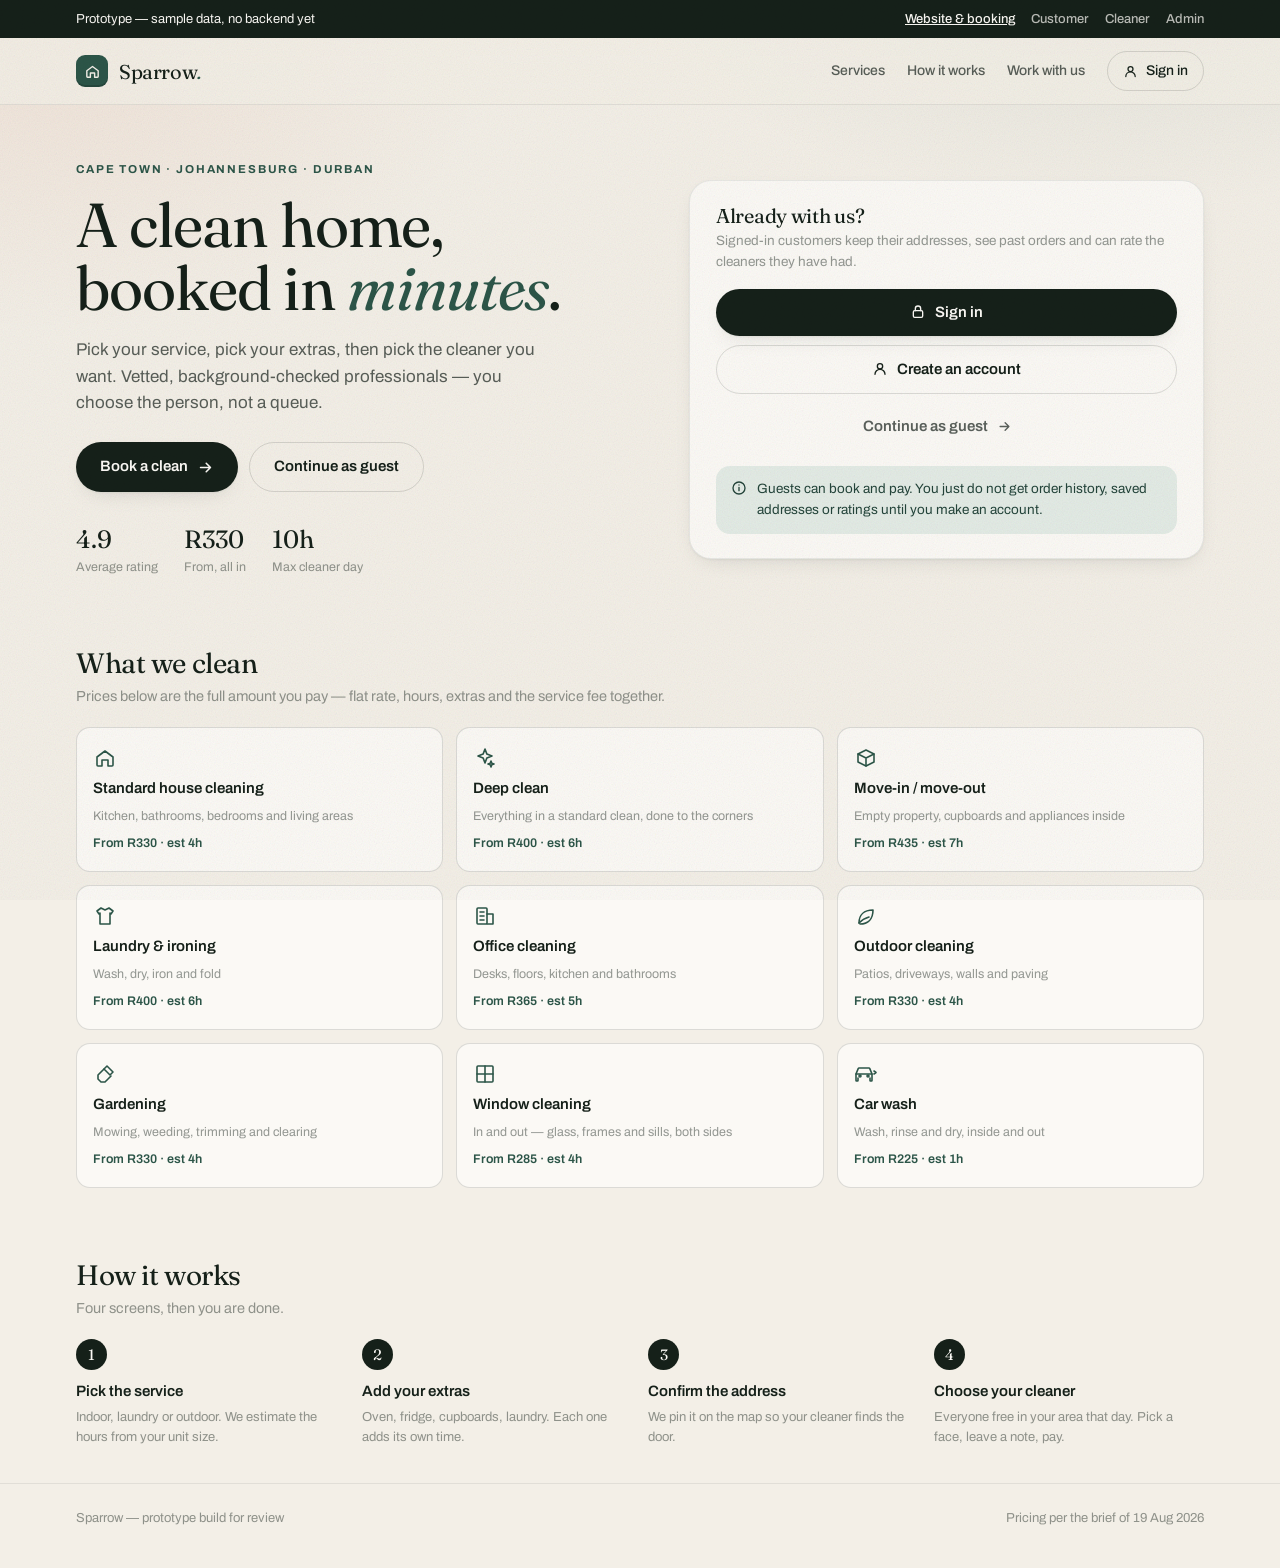
==== commit 1ed95bf7: "Car wash, pool as an outdoor extra, window cleaning by rooms on a R110 base His message of 22 Aug: -" ====
--- a/index.html
+++ b/index.html
@@ -88,6 +88,7 @@
 const B = {
   service:null, band:'b12', hours:null, extras:[],
   wash:null, finish:null,
+  rooms:CFG.windowRooms.base, vehicle:null,
   addr:{ type:'', line:'', unit:'', suburb:'', city:'Cape Town', prov:'Western Cape', notes:'' },
   geo:false, date:null, time:null, cleaner:null, note:'', ref:'',
   signedIn:false, guest:false
@@ -154,6 +155,8 @@
       ${CFG.services.map(s => {
         const seed = s.model === 'bedrooms' ? { service:s.id, band:'b12', extras:[] }
                    : s.model === 'laundry'  ? { service:s.id, wash:'machine', finish:'dryfold', extras:[] }
+                   : s.model === 'rooms'    ? { service:s.id, rooms:CFG.windowRooms.base, extras:[] }
+                   : s.model === 'vehicle'  ? { service:s.id, vehicle:CFG.vehicles[0].id, extras:[] }
                    : { service:s.id, extras:[] };
         const p = priceBooking(seed);
         return `<button class="svc" data-jump="${s.id}">
@@ -317,6 +320,8 @@
   B.cleaner = null;
   if(svc.model === 'bedrooms'){ B.band = B.band || 'b12'; B.hours = baseHoursFor(B); }
   else if(svc.model === 'laundry'){ B.wash = null; B.finish = null; B.hours = null; }
+  else if(svc.model === 'rooms'){ B.rooms = CFG.windowRooms.base; B.hours = baseHoursFor(B); }
+  else if(svc.model === 'vehicle'){ B.vehicle = null; B.hours = null; }
   else { B.hours = svc.estHours; }
 }
 
@@ -356,7 +361,9 @@
     ${cl ? `<div class="rule"></div><div class="pro-line">${portrait(cl,42)}
         <div><div class="t-strong">${cl.name} ${cl.surname}</div><div class="mini">Your cleaner</div></div></div>` : ''}
     ${p.placeholder ? `<div class="note warn" style="margin-top:14px">${ico('info',16,2)}
-      <span>Hours for ${svc.name.toLowerCase()} are my estimate — this service is not in your price list yet.</span></div>` : ''}`;
+      <span>Hours for ${svc.name.toLowerCase()} are my estimate — this service is not in your price list yet.</span></div>` : ''}
+    ${p.extrasPlaceholder ? `<div class="note warn" style="margin-top:14px">${ico('info',16,2)}
+      <span>The pool service price is my estimate — its ${hoursLabel(CFG.extras.find(e => e.id === 'pool').mins / 60)} at your ${money(CFG.hourlyRate)} an hour. Send me the real figure.</span></div>` : ''}`;
   bar.textContent = money(p.total);
   btn.disabled = !canAdvance();
   btn.textContent = step === 4 ? 'Pay ' + money(p.total) : 'Continue';
@@ -373,17 +380,11 @@
 
 function detailLine(){
   const svc = svcOf(B.service);
-  if(svc.model === 'bedrooms'){
-    const band = CFG.bedroomBands.find(x => x.id === B.band);
-    const ex = B.extras.length ? ` · ${B.extras.length} extra${B.extras.length > 1 ? 's' : ''}` : '';
-    return `${band.label}${ex}`;
-  }
-  if(svc.model === 'laundry'){
-    const w = CFG.laundryWash.find(x => x.id === B.wash);
-    const f = CFG.laundryFinish.find(x => x.id === B.finish);
-    return [w && w.name, f && f.name].filter(Boolean).join(' · ') || 'Choose a wash';
-  }
-  return svc.desc;
+  if(svc.model === 'laundry' && !B.wash) return 'Choose a wash';
+  if(svc.model === 'vehicle' && !B.vehicle) return 'Choose your vehicle';
+  const n  = chosenExtras(B).length;
+  const ex = n ? ` · ${n} extra${n > 1 ? 's' : ''}` : '';
+  return jobDetail(B) + ex;
 }
 
 /* ---------- pane 0: service ---------- */
@@ -397,7 +398,7 @@
   return `
     <div class="pane">
       <h2 style="font-size:27px;margin-bottom:4px">What do you need done?</h2>
-      <div class="mini" style="margin-bottom:18px">Indoor jobs are estimated from your unit size. Outdoor jobs are estimated by the job.</div>
+      <div class="mini" style="margin-bottom:18px">Indoor cleans are estimated from your unit size, window cleaning from the number of rooms, and a car wash from the vehicle.</div>
       <div class="fieldset-t">Indoor</div>
       <div class="svc-grid">${grp('indoor')}</div>
       <div class="fieldset-t">Outdoor</div>
@@ -413,7 +414,11 @@
   return `<div class="pane">
     <h2 style="font-size:27px;margin-bottom:4px">${svc.name}</h2>
     <div class="mini" style="margin-bottom:18px">${svc.desc}</div>
-    ${svc.model === 'bedrooms' ? bedroomBlock() : svc.model === 'laundry' ? laundryBlock() : hoursOnlyBlock()}
+    ${svc.model === 'bedrooms' ? bedroomBlock()
+    : svc.model === 'laundry'  ? laundryBlock()
+    : svc.model === 'rooms'    ? roomsBlock()
+    : svc.model === 'vehicle'  ? vehicleBlock()
+    : hoursOnlyBlock()}
     <div class="navrow"><button class="btn btn-ghost" data-back>${ico('back',16,2.2)} Back</button>
       <button class="btn btn-primary spacer" id="nextBtn" ${canAdvance() ? '' : 'disabled'}>Continue ${ico('arrow',16,2.2)}</button></div>
   </div>`;
@@ -433,8 +438,17 @@
     <div class="fieldset-t">Hours</div>
     ${stepperBlock(p)}
 
-    <div class="fieldset-t">Extra tasks</div>
     ${tasksBlock()}`;
+}
+
+/* What the estimate is based on — the stepper says so, so nobody is
+   told a car wash is estimated from a "unit size".                  */
+function estBasis(){
+  const m = svcOf(B.service)?.model;
+  return m === 'bedrooms' ? 'this unit size'
+       : m === 'rooms'    ? 'this many rooms'
+       : m === 'vehicle'  ? 'this vehicle'
+       : 'this job';
 }
 
 function stepperBlock(p){
@@ -446,7 +460,7 @@
       <button class="st-btn" id="hMinus" ${canDown ? '' : 'disabled'} aria-label="Less time">${ico('minus',18,2.4)}</button>
       <div class="st-mid">
         <div class="st-v" id="hVal">${hoursLabel(p.serviceHours)}</div>
-        <div class="st-s" id="hSub">${delta === 0 ? 'estimate for this unit size'
+        <div class="st-s" id="hSub">${delta === 0 ? 'estimate for ' + estBasis()
           : delta > 0 ? `${hoursLabel(delta/60)} more than the estimate`
           : `${hoursLabel(-delta/60)} less than the estimate`}</div>
       </div>
@@ -458,22 +472,69 @@
 }
 
 function tasksBlock(){
-  const rows = CFG.extras.map(e => {
+  const offered = extrasFor(B);
+  if(!offered.length) return '';
+  const rows = offered.map(e => {
     const on = B.extras.includes(e.id);
     const ok = extraAllowed(B, e.id);
     return `<button class="task ${on ? 'on' : ''}" data-task="${e.id}" ${ok ? '' : 'disabled'}>
       <span class="tk-box">${ico('check',14,3)}</span>
       <span class="tk-main">
-        <span class="tk-t">${e.name}</span>
-        <span class="tk-s">${ok ? `adds ${hoursLabel(e.mins/60)}` : `no room — would take the job past ${CFG.maxHours} hours`}</span>
+        <span class="tk-t">${e.name}${e.placeholder ? ' <em style="font-style:normal;opacity:.6">· my estimate</em>' : ''}</span>
+        <span class="tk-s">${ok ? `adds ${hoursLabel(e.mins/60)}${e.sub ? ' · ' + e.sub : ''}` : `no room — would take the job past ${CFG.maxHours} hours`}</span>
       </span>
       <span class="tk-p">${money(e.price)}</span>
     </button>`;
   }).join('');
-  const blocked = CFG.extras.filter(e => !extraAllowed(B, e.id)).length;
-  return `<div class="tasks">${rows}</div>
+  const blocked = offered.filter(e => !extraAllowed(B, e.id)).length;
+  return `<div class="fieldset-t">Extra tasks</div>
+    <div class="tasks">${rows}</div>
     ${blocked ? `<div class="cap-note">${ico('info',15,2)}
-      <span>${blocked} task${blocked > 1 ? 's are' : ' is'} greyed out because this job would run a cleaner past ${CFG.maxHours} hours. Take time off the clean, or book a second visit.</span></div>` : ''}`;
+      <span>${blocked} task${blocked > 1 ? 's are' : ' is'} greyed out because this job would run a cleaner past ${CFG.maxHours} hours. Take time off the job, or book a second visit.</span></div>` : ''}`;
+}
+
+/* ---------- window cleaning: priced off the number of rooms ---------- */
+function roomsBlock(){
+  const p  = priceBooking(B);
+  const n  = roomsOf(B);
+  const W  = CFG.windowRooms;
+  const opts = [];
+  for(let r = W.base; r <= W.max; r++) opts.push(r);
+  return `
+    <div class="fieldset-t">How many rooms in the house?</div>
+    <div class="chips">${opts.map(r => `
+      <button class="chip ${n === r ? 'on' : ''}" data-rooms="${r}">${r === W.max ? r + '+' : r} room${r > 1 ? 's' : ''}
+        <span class="c-price">est ${hoursLabel(roomHours(r))}</span></button>`).join('')}
+    </div>
+    <div class="note" style="margin-top:12px">${ico('info',16,2)}
+      <span>This is for cleaning the windows <strong>inside and out</strong> — both sides of the glass, plus frames and sills.
+      ${W.base} rooms is estimated at ${W.hours} hours, and every room after that adds ${W.addMins} minutes.
+      These are estimates and can be adjusted below.</span></div>
+
+    <div class="fieldset-t">Hours</div>
+    ${stepperBlock(p)}
+
+    ${tasksBlock()}`;
+}
+
+/* ---------- car wash: priced off the vehicle ---------- */
+function vehicleBlock(){
+  const chosen = CFG.vehicles.find(v => v.id === B.vehicle);
+  return `
+    <div class="fieldset-t">What are we washing?</div>
+    <div class="tasks">${CFG.vehicles.map(v => `
+      <button class="task ${B.vehicle === v.id ? 'on' : ''}" data-vehicle="${v.id}">
+        <span class="tk-box">${ico('check',14,3)}</span>
+        <span class="tk-main"><span class="tk-t">${v.name}</span><span class="tk-s">${v.sub}</span></span>
+        <span class="tk-p">est ${hoursLabel(v.hours)}</span>
+      </button>`).join('')}</div>
+    ${chosen ? `
+      <div class="fieldset-t">Hours</div>
+      ${stepperBlock(priceBooking(B))}` : `
+      <div class="cap-note">${ico('info',15,2)}<span>Pick the vehicle first.</span></div>`}
+    <div class="note warn" style="margin-top:14px">${ico('info',16,2)}
+      <span>You gave me the list of vehicles but no times or prices for them, so the estimates above are mine.
+      The R${CFG.flatRate} flat rate is being used here — tell me if car washes should be on the R110 base like window cleaning.</span></div>`;
 }
 
 function laundryBlock(){
@@ -506,7 +567,8 @@
     <div class="fieldset-t">Hours</div>
     ${stepperBlock(p)}
     <div class="note warn" style="margin-top:14px">${ico('info',16,2)}
-      <span>The ${svc.estHours}-hour estimate for ${svc.name.toLowerCase()} is mine, not yours — your price list covers indoor cleaning and laundry. Send me the numbers and this changes in one line.</span></div>`;
+      <span>The ${svc.estHours}-hour estimate for ${svc.name.toLowerCase()} is mine, not yours — your price list covers indoor cleaning, laundry and window cleaning. Send me the numbers and this changes in one line.</span></div>
+    ${tasksBlock()}`;
 }
 
 /* ---------- pane 2: address + when ---------- */
@@ -692,7 +754,7 @@
     <tr><td>${svcOf(B.service).name} — ${detailLine()}</td><td>${p.serviceHoursLabel}</td></tr>
     <tr><td>Flat rate</td><td>${money(p.flat)}</td></tr>
     <tr><td>${p.serviceHoursLabel} at ${money(CFG.hourlyRate)}/hr</td><td>${money(p.labour)}</td></tr>
-    ${p.extras ? `<tr><td>Extra tasks (${B.extras.map(id => CFG.extras.find(e => e.id === id).name).join(', ')})</td><td>${money(p.extras)}</td></tr>` : ''}
+    ${p.extras ? `<tr><td>Extra tasks (${chosenExtras(B).map(e => e.name).join(', ')})</td><td>${money(p.extras)}</td></tr>` : ''}
     <tr><td>Service fee</td><td>${money(p.fee)}</td></tr>
     <tr><td><b>Total paid</b></td><td>${money(p.total)}</td></tr>
   </table>`;
@@ -739,6 +801,7 @@
   if(step === 1){
     if(!svc) return false;
     if(svc.model === 'laundry') return !!(B.wash && B.finish);
+    if(svc.model === 'vehicle') return !!B.vehicle;
     return true;
   }
   if(step === 2) return !!(B.geo && B.date && B.time);
@@ -810,6 +873,18 @@
     B.extras = B.extras.includes(id) ? B.extras.filter(x => x !== id) : [...B.extras, id];
     B.cleaner = null;
     render();
+  });
+  /* window cleaning — rooms */
+  document.querySelectorAll('[data-rooms]').forEach(b => b.onclick = () => {
+    B.rooms = Number(b.dataset.rooms);
+    B.hours = baseHoursFor(B);
+    B.extras = B.extras.filter(id => extraAllowed(B, id));
+    B.cleaner = null;
+    render();
+  });
+  /* car wash — vehicle */
+  document.querySelectorAll('[data-vehicle]').forEach(b => b.onclick = () => {
+    B.vehicle = b.dataset.vehicle; B.hours = baseHoursFor(B); B.cleaner = null; render();
   });
   /* laundry */
   document.querySelectorAll('[data-wash]').forEach(b => b.onclick = () => { B.wash = b.dataset.wash; B.hours = null; B.cleaner = null; render(); });
@@ -872,7 +947,8 @@
     const p = priceBooking(B);
     DB.bookings.unshift({
       id:B.ref, cust:'cu1', service:B.service, band:B.band, hours:p.serviceHours,
-      wash:B.wash, finish:B.finish, extras:[...B.extras], addr:B.addr.id || { ...B.addr, label:'This booking' },
+      wash:B.wash, finish:B.finish, rooms:B.rooms, vehicle:B.vehicle,
+      extras:[...B.extras], addr:B.addr.id || { ...B.addr, label:'This booking' },
       cleaner:B.cleaner, date:B.date, time:B.time, status:'upcoming', note:B.note, rating:null
     });
     step = 5; render();
--- a/assets/app.css
+++ b/assets/app.css
@@ -335,8 +335,10 @@
 .task .tk-box{width:22px;height:22px;border-radius:7px;border:1.5px solid var(--ink-14);display:grid;place-items:center;flex:0 0 auto;color:transparent;background:var(--paper-2)}
 .task.on .tk-box{background:var(--ink);border-color:var(--ink);color:var(--paper-2)}
 .task .tk-main{flex:1;min-width:0}
-.task .tk-t{font-weight:600;font-size:14.5px}
-.task .tk-s{font-size:12.5px;color:var(--ink-45)}
+/* Both are spans inside a flex row, so without display:block the name
+   and its sub-label run together — "Small carHatchback or city car". */
+.task .tk-t{display:block;font-weight:600;font-size:14.5px}
+.task .tk-s{display:block;margin-top:2px;font-size:12.5px;color:var(--ink-45)}
 .task .tk-p{font-variant-numeric:tabular-nums;font-weight:600;font-size:14.5px;white-space:nowrap}
 .cap-note{font-size:12.5px;color:#6d5504;background:var(--gold-soft);border-radius:10px;padding:9px 12px;margin-top:10px;display:flex;gap:9px}
 
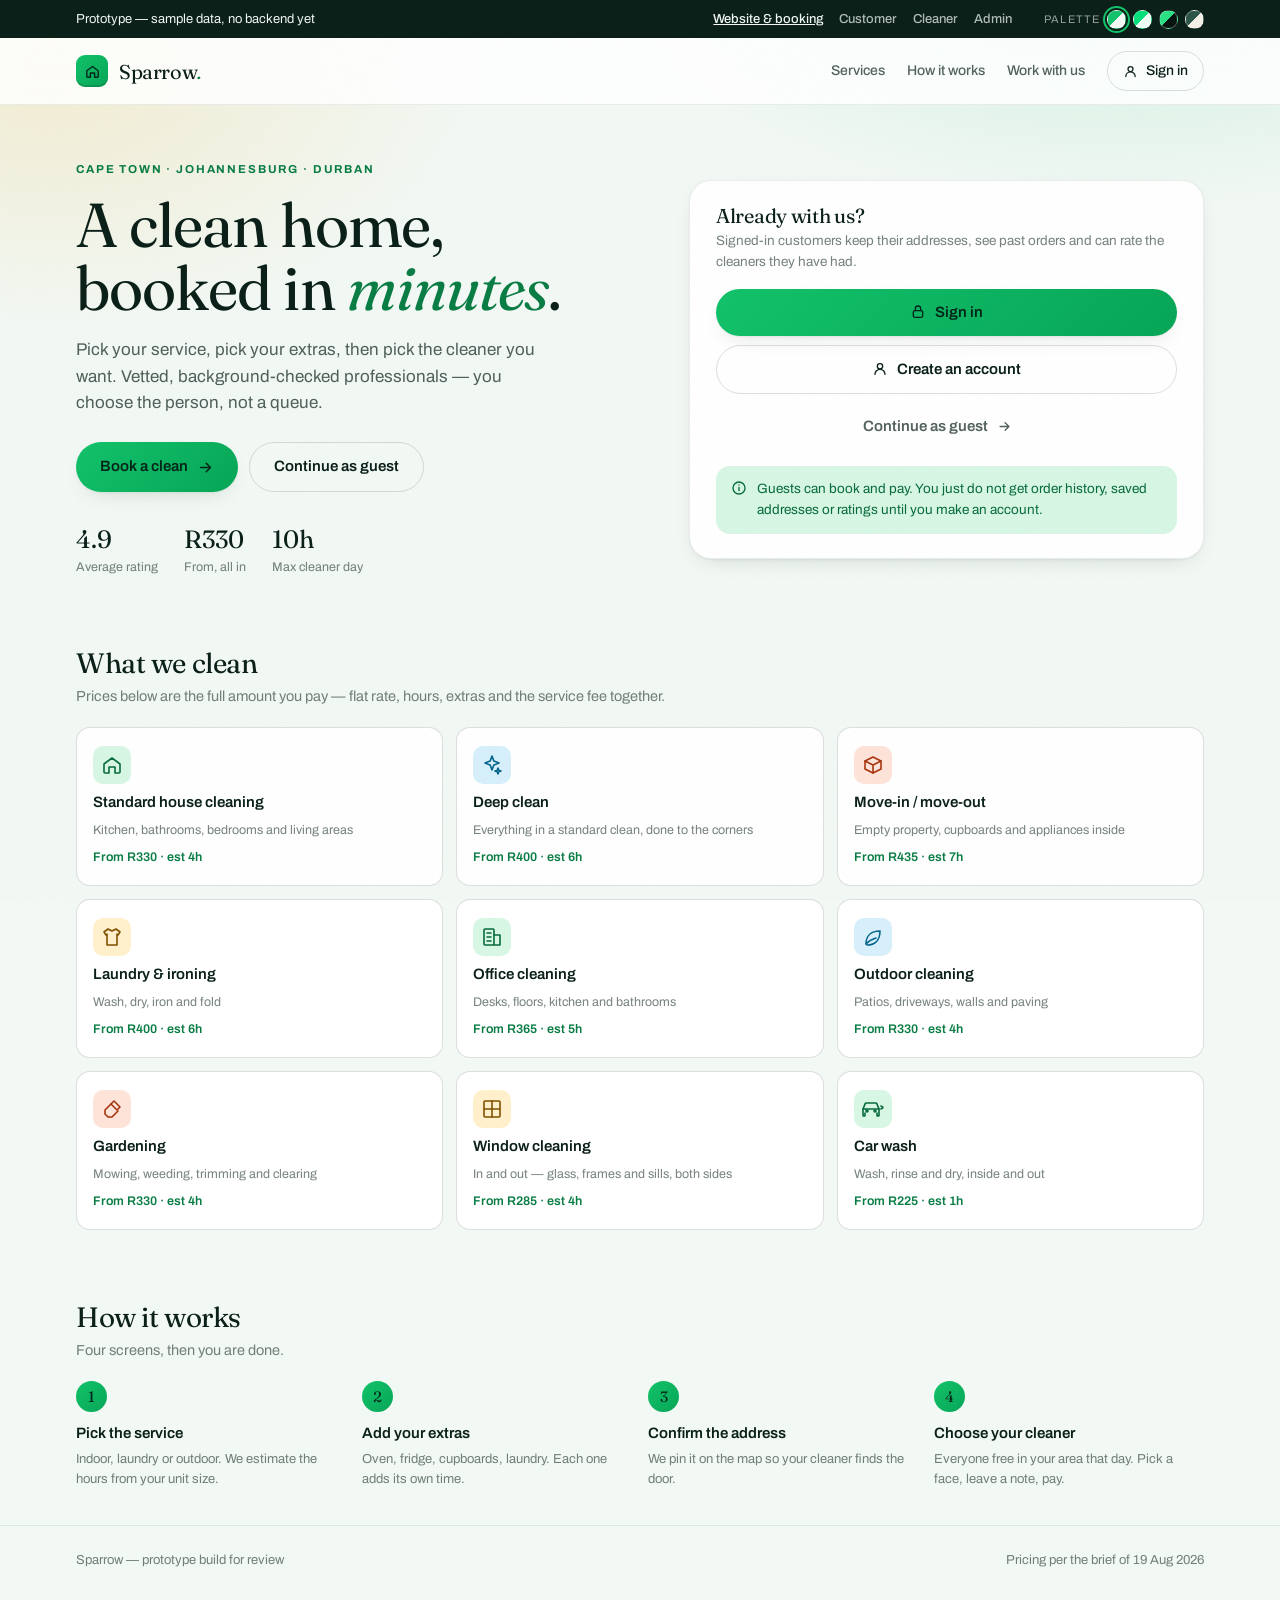
==== commit 0903f57d: "Repaint: four colour palettes, green-led, switchable The client asked for "eye catchy colours with a" ====
--- a/index.html
+++ b/index.html
@@ -7,6 +7,12 @@
 <link rel="preconnect" href="https://fonts.googleapis.com">
 <link rel="preconnect" href="https://fonts.gstatic.com" crossorigin>
 <link href="https://fonts.googleapis.com/css2?family=Fraunces:ital,opsz,wght@0,9..144,300..700;1,9..144,300..600&family=Archivo:wght@400;500;600;700&display=swap" rel="stylesheet">
+<script>
+/* Re-apply the saved palette before the first paint. Doing this from
+   app.js instead would show the default colours for a frame, then flip. */
+try{var _t=localStorage.getItem('sparrow-theme');
+    if(_t)document.documentElement.setAttribute('data-theme',_t);}catch(e){}
+</script>
 <link rel="stylesheet" href="assets/app.css">
 <style>
   /* ---------- landing ---------- */
@@ -32,8 +38,7 @@
   @media(max-width:820px){.svc-grid{grid-template-columns:repeat(2,1fr)}}
   @media(max-width:480px){.svc-grid{grid-template-columns:1fr}}
   .svc{border:1.5px solid var(--ink-14);border-radius:var(--radius);padding:18px 16px;background:var(--paper-2);cursor:pointer;font:inherit;color:inherit;text-align:left;transition:.22s var(--ease);display:flex;flex-direction:column;gap:7px;align-items:flex-start}
-  .svc:hover{border-color:var(--moss);transform:translateY(-2px);box-shadow:var(--shadow-1)}
-  .svc svg{color:var(--moss)}
+  .svc:hover{transform:translateY(-2px);box-shadow:var(--shadow-1)}
   .svc .s-t{font-weight:600;font-size:15px}
   .svc .s-d{font-size:12.5px;color:var(--ink-45)}
   .svc .s-p{font-size:12.5px;color:var(--moss);font-weight:600;margin-top:auto}
@@ -41,7 +46,7 @@
   .steps3{display:grid;grid-template-columns:repeat(4,1fr);gap:16px}
   @media(max-width:820px){.steps3{grid-template-columns:repeat(2,1fr)}}
   @media(max-width:440px){.steps3{grid-template-columns:1fr}}
-  .st3 .n{width:31px;height:31px;border-radius:50%;background:var(--ink);color:var(--paper-2);display:grid;place-items:center;font-family:'Fraunces',serif;font-size:15px;margin-bottom:10px}
+  .st3 .n{width:31px;height:31px;border-radius:50%;background:var(--grad-primary);color:var(--on-primary);display:grid;place-items:center;font-family:'Fraunces',serif;font-size:15px;margin-bottom:10px}
   .st3 .t{font-weight:600;margin-bottom:3px}
   .st3 .s{font-size:13px;color:var(--ink-45)}
 
@@ -53,19 +58,19 @@
   @media(max-width:960px){.aside{display:none}}
   .progline{display:flex;align-items:center;gap:7px;margin-bottom:18px;flex-wrap:wrap}
   .pg{height:4px;border-radius:3px;background:var(--ink-08);flex:1;min-width:22px;transition:.35s var(--ease)}
-  .pg.on{background:var(--moss)}
+  .pg.on{background:var(--grad-primary)}
   .step-t{font-size:11.5px;letter-spacing:.14em;text-transform:uppercase;color:var(--ink-45);margin-bottom:7px}
   .pane{animation:rise .34s var(--ease) both}
   .navrow{display:flex;gap:10px;margin-top:22px;align-items:center;flex-wrap:wrap}
 
-  .mbar{position:fixed;left:0;right:0;bottom:0;z-index:70;background:rgba(243,239,231,.96);backdrop-filter:blur(12px);border-top:1px solid var(--ink-14);padding:11px 18px;display:none;align-items:center;gap:14px}
+  .mbar{position:fixed;left:0;right:0;bottom:0;z-index:70;background:var(--glass);backdrop-filter:blur(12px);border-top:1px solid var(--ink-14);padding:11px 18px;display:none;align-items:center;gap:14px}
   @media(max-width:960px){.mbar.on{display:flex}}
   .mbar .m-l{font-size:11.5px;letter-spacing:.09em;text-transform:uppercase;color:var(--ink-45)}
   .mbar .m-v{font-family:'Fraunces',serif;font-size:23px;font-variant-numeric:tabular-nums}
   .mbar .btn{margin-left:auto}
 
   .conf{text-align:center;padding:14px 0 6px}
-  .conf .tick{width:66px;height:66px;border-radius:50%;background:var(--moss);color:#fff;display:grid;place-items:center;margin:0 auto 16px;animation:pop .5s var(--ease) both}
+  .conf .tick{width:66px;height:66px;border-radius:50%;display:grid;place-items:center;margin:0 auto 16px;animation:pop .5s var(--ease) both}
   @keyframes pop{0%{transform:scale(.4);opacity:0}60%{transform:scale(1.08)}100%{transform:scale(1);opacity:1}}
   .conf h2{font-size:30px;margin-bottom:6px}
   .ref{font-family:'Fraunces',serif;font-size:21px;letter-spacing:.05em}
@@ -108,7 +113,7 @@
   ${protoBar('index.html')}
   <div class="topbar"><div class="wrap">
     <a class="brand" href="index.html">
-      <span class="brand-mark">${ico('home',17,2).replace('currentColor','#F3EFE7')}</span>
+      <span class="brand-mark">${ico('home',17,2)}</span>
       <span class="brand-name">Sparrow<em>.</em></span>
     </a>
     <nav class="nav">
--- a/assets/app.css
+++ b/assets/app.css
@@ -3,27 +3,242 @@
    One stylesheet for the website, customer, cleaner and admin
    dashboards so all four surfaces stay visually identical.
    ============================================================ */
-:root{
+/* ------------------------------------------------------------
+   COLOUR THEMES
+   Every colour on the four surfaces comes from the tokens below,
+   so a whole repaint is one block of variables and nothing else.
+   Switch with  <html data-theme="fresh|electric|forest|heritage">
+   — the picker in the prototype bar just sets that attribute.
+
+   Two rules kept the palettes honest while brightening them:
+   1. --moss is the green used for TEXT, icons and borders, so it
+      stays dark enough to read on white. --primary is the bright
+      green used only as a FILL, and --on-primary is the near-black
+      that sits on top of it. A vivid green with dark text is both
+      louder AND more legible than a vivid green with white text.
+   2. Each tinted pill/banner carries its own ink token
+      (--ok-ink etc.) instead of a hardcoded hex, which is what let
+      the dark theme work without a second stylesheet.
+   ------------------------------------------------------------ */
+:root,
+[data-theme="fresh"]{
+  /* --- Fresh (default): bright emerald on white, coral + amber --- */
+  --paper:#F2F8F4;
+  --paper-2:#FFFFFF;
+  --ink:#0A2018;
+  --ink-70:rgba(10,32,24,.70);
+  --ink-45:rgba(10,32,24,.56);
+  --ink-14:rgba(10,32,24,.14);
+  --ink-08:rgba(10,32,24,.08);
+
+  --primary:#13C26A;              /* bright green — fills only */
+  --primary-2:#07A657;            /* gradient end / pressed */
+  --on-primary:#04261A;           /* text on a primary fill */
+  --moss:#0A7D45;                 /* green for text, icons, borders */
+  --moss-soft:#D7F6E4;
+  --ok-ink:#076B3B;
+
+  --clay:#D8451A;
+  --clay-soft:#FEE3D9;
+  --bad-ink:#A7340D;
+  --on-clay:#FFFFFF;
+
+  --gold:#F0A400;
+  --gold-soft:#FFF0CB;
+  --wait-ink:#7F5100;
+  --on-gold:#3A2800;
+
+  --sky:#0A7FBC;
+  --sky-soft:#D6EFFB;
+  --live-ink:#05658C;
+
+  --bar:#0A2018;                  /* prototype bar */
+  --bar-ink:#F2F8F4;
+  --glass:rgba(255,255,255,.84);  /* sticky top bar / mobile bar */
+  --veil-bg:rgba(10,32,24,.46);
+  --knob:#FFFFFF;
+  --photo-bg:#E3EFE8;
+  --map-a:#E6F4EC;
+  --map-b:#DAEEF7;
+  --rule-soft:rgba(10,32,24,.07);
+  --hover-tint:rgba(19,194,106,.07);
+  --focus-ring:rgba(19,194,106,.22);
+  --moss-line:rgba(10,125,69,.34);
+  --clay-line:rgba(216,69,26,.34);
+  --glow-1:rgba(19,194,106,.20);
+  --glow-2:rgba(240,164,0,.14);
+  --grain:.06;
+
+  --radius:14px;
+  --radius-lg:22px;
+  --shadow-1:0 1px 2px rgba(10,32,24,.05), 0 8px 24px -12px rgba(10,32,24,.20);
+  --shadow-2:0 2px 4px rgba(10,32,24,.06), 0 24px 48px -20px rgba(10,32,24,.30);
+  --ease:cubic-bezier(.22,.61,.36,1);
+}
+:root,[data-theme]{
+  --grad-primary:linear-gradient(135deg,var(--primary),var(--primary-2));
+  /* select chevron — drawn in the theme's ink so it survives dark mode */
+  --chev:url("data:image/svg+xml,%3Csvg xmlns='http://www.w3.org/2000/svg' width='14' height='14' viewBox='0 0 24 24' fill='none' stroke='%230A2018' stroke-width='2.4' stroke-linecap='round'%3E%3Cpath d='M6 9l6 6 6-6'/%3E%3C/svg%3E");
+}
+
+[data-theme="electric"]{
+  /* --- Electric: neon spring green, hot coral, bright teal --- */
+  --paper:#ECFBF3;
+  --paper-2:#FFFFFF;
+  --ink:#04201C;
+  --ink-70:rgba(4,32,28,.70);
+  --ink-45:rgba(4,32,28,.56);
+  --ink-14:rgba(4,32,28,.14);
+  --ink-08:rgba(4,32,28,.08);
+
+  --primary:#00E07A;
+  --primary-2:#00B863;
+  --on-primary:#01241A;
+  --moss:#00804D;
+  --moss-soft:#C9FBE2;
+  --ok-ink:#00653C;
+
+  --clay:#E01048;
+  --clay-soft:#FFE1E9;
+  --bad-ink:#A4062F;
+  --on-clay:#FFFFFF;
+
+  --gold:#EDB400;
+  --gold-soft:#FFF6CF;
+  --wait-ink:#765500;
+  --on-gold:#352600;
+
+  --sky:#007F99;
+  --sky-soft:#CDF4F8;
+  --live-ink:#00646F;
+
+  --bar:#04201C;
+  --bar-ink:#ECFBF3;
+  --glass:rgba(255,255,255,.86);
+  --veil-bg:rgba(4,32,28,.46);
+  --knob:#FFFFFF;
+  --photo-bg:#DDF4E9;
+  --map-a:#DFF8EC;
+  --map-b:#D4F3F8;
+  --rule-soft:rgba(4,32,28,.07);
+  --hover-tint:rgba(0,224,122,.08);
+  --focus-ring:rgba(0,224,122,.26);
+  --moss-line:rgba(0,128,77,.34);
+  --clay-line:rgba(224,16,72,.32);
+  --glow-1:rgba(0,224,122,.24);
+  --glow-2:rgba(0,184,214,.16);
+  --grain:.04;
+
+  --shadow-1:0 1px 2px rgba(4,32,28,.05), 0 8px 24px -12px rgba(4,32,28,.20);
+  --shadow-2:0 2px 4px rgba(4,32,28,.06), 0 24px 48px -20px rgba(4,32,28,.30);
+}
+
+[data-theme="forest"]{
+  /* --- Forest: dark premium. ink and paper swap, so every rule
+         written as "ink text on paper" inverts for free. --- */
+  --paper:#06150F;
+  --paper-2:#0D2219;
+  --ink:#EAF6EF;
+  --ink-70:rgba(234,246,239,.72);
+  --ink-45:rgba(234,246,239,.50);
+  --ink-14:rgba(234,246,239,.17);
+  --ink-08:rgba(234,246,239,.10);
+
+  --primary:#2BE084;
+  --primary-2:#11B868;
+  --on-primary:#04241A;
+  --moss:#62E6A6;
+  --moss-soft:#11372A;
+  --ok-ink:#7FEFB8;
+
+  --clay:#FF7A4D;
+  --clay-soft:#3A1C12;
+  --bad-ink:#FFB092;
+  --on-clay:#2A0F06;
+
+  --gold:#FFC94D;
+  --gold-soft:#372C0F;
+  --wait-ink:#FFE09A;
+  --on-gold:#2E2200;
+
+  --sky:#4FC3F7;
+  --sky-soft:#10303D;
+  --live-ink:#9EDFFC;
+
+  --bar:#02100B;
+  --bar-ink:#CFE9DC;
+  --glass:rgba(6,21,15,.86);
+  --veil-bg:rgba(1,8,5,.66);
+  --knob:#CFE9DC;
+  --photo-bg:#17342A;
+  --map-a:#123024;
+  --map-b:#102A2E;
+  --rule-soft:rgba(234,246,239,.09);
+  --hover-tint:rgba(43,224,132,.09);
+  --focus-ring:rgba(43,224,132,.26);
+  --moss-line:rgba(98,230,166,.36);
+  --clay-line:rgba(255,122,77,.36);
+  --glow-1:rgba(43,224,132,.16);
+  --glow-2:rgba(79,195,247,.10);
+  --grain:.05;
+
+  --shadow-1:0 1px 2px rgba(0,0,0,.32), 0 8px 24px -12px rgba(0,0,0,.60);
+  --shadow-2:0 2px 4px rgba(0,0,0,.36), 0 24px 48px -20px rgba(0,0,0,.72);
+  --chev:url("data:image/svg+xml,%3Csvg xmlns='http://www.w3.org/2000/svg' width='14' height='14' viewBox='0 0 24 24' fill='none' stroke='%23EAF6EF' stroke-width='2.4' stroke-linecap='round'%3E%3Cpath d='M6 9l6 6 6-6'/%3E%3C/svg%3E");
+}
+
+[data-theme="heritage"]{
+  /* --- Heritage: the muted palette the demo shipped with, kept so
+         the two can be compared side by side. --- */
   --paper:#F3EFE7;
   --paper-2:#FBF9F5;
   --ink:#152019;
   --ink-70:rgba(21,32,25,.70);
-  --ink-45:rgba(21,32,25,.45);
+  --ink-45:rgba(21,32,25,.56);
   --ink-14:rgba(21,32,25,.14);
   --ink-08:rgba(21,32,25,.08);
+
+  --primary:#2C5548;
+  --primary-2:#1F4038;
+  --on-primary:#F3EFE7;
   --moss:#2C5548;
   --moss-soft:#E3EBE5;
+  --ok-ink:#23443a;
+
   --clay:#C0522C;
   --clay-soft:#F6E5DC;
+  --bad-ink:#8a3a19;
+  --on-clay:#FFFFFF;
+
   --gold:#C9A227;
   --gold-soft:#F6EDD2;
+  --wait-ink:#6d5504;
+  --on-gold:#332800;
+
   --sky:#2F5B7A;
   --sky-soft:#E1EAF0;
-  --radius:14px;
-  --radius-lg:22px;
+  --live-ink:#1f4560;
+
+  --bar:#152019;
+  --bar-ink:#F3EFE7;
+  --glass:rgba(243,239,231,.80);
+  --veil-bg:rgba(21,32,25,.44);
+  --knob:#FBF9F5;
+  --photo-bg:#E7E1D5;
+  --map-a:#E9E3D7;
+  --map-b:#DFE7E0;
+  --rule-soft:rgba(21,32,25,.06);
+  --hover-tint:rgba(44,85,72,.045);
+  --focus-ring:rgba(44,85,72,.14);
+  --moss-line:rgba(44,85,72,.3);
+  --clay-line:rgba(192,82,44,.34);
+  --glow-1:rgba(44,85,72,.10);
+  --glow-2:rgba(192,82,44,.07);
+  --grain:.30;
+
   --shadow-1:0 1px 2px rgba(21,32,25,.05), 0 8px 24px -12px rgba(21,32,25,.18);
   --shadow-2:0 2px 4px rgba(21,32,25,.06), 0 24px 48px -20px rgba(21,32,25,.28);
-  --ease:cubic-bezier(.22,.61,.36,1);
+  --chev:url("data:image/svg+xml,%3Csvg xmlns='http://www.w3.org/2000/svg' width='14' height='14' viewBox='0 0 24 24' fill='none' stroke='%23152019' stroke-width='2.4' stroke-linecap='round'%3E%3Cpath d='M6 9l6 6 6-6'/%3E%3C/svg%3E");
 }
 *{box-sizing:border-box}
 html,body{margin:0;padding:0}
@@ -33,12 +248,14 @@
   font-family:'Archivo',-apple-system,BlinkMacSystemFont,sans-serif;
   font-size:15px;line-height:1.55;-webkit-font-smoothing:antialiased;
   background-image:
-    radial-gradient(900px 500px at 88% -10%, rgba(44,85,72,.10), transparent 60%),
-    radial-gradient(700px 420px at 4% 8%, rgba(192,82,44,.07), transparent 62%);
+    radial-gradient(900px 500px at 88% -10%, var(--glow-1), transparent 60%),
+    radial-gradient(700px 420px at 4% 8%, var(--glow-2), transparent 62%);
   background-attachment:fixed;
 }
+/* The grain is what made the original palette feel like paper. On the
+   bright themes it dulls the greens, so its opacity is a token too. */
 body::after{
-  content:"";position:fixed;inset:0;pointer-events:none;z-index:99;opacity:.30;
+  content:"";position:fixed;inset:0;pointer-events:none;z-index:99;opacity:var(--grain);
   background-image:url("data:image/svg+xml,%3Csvg xmlns='http://www.w3.org/2000/svg' width='140' height='140'%3E%3Cfilter id='n'%3E%3CfeTurbulence type='fractalNoise' baseFrequency='.85' numOctaves='3'/%3E%3C/filter%3E%3Crect width='140' height='140' filter='url(%23n)' opacity='.42'/%3E%3C/svg%3E");
   mix-blend-mode:multiply;
 }
@@ -48,10 +265,10 @@
 a{color:inherit}
 
 /* ---------- top bar ---------- */
-.topbar{position:sticky;top:0;z-index:60;backdrop-filter:blur(14px);background:rgba(243,239,231,.80);border-bottom:1px solid var(--ink-08)}
+.topbar{position:sticky;top:0;z-index:60;backdrop-filter:blur(14px);background:var(--glass);border-bottom:1px solid var(--ink-08)}
 .topbar .wrap{display:flex;align-items:center;gap:18px;height:66px}
 .brand{display:flex;align-items:center;gap:11px;text-decoration:none;color:inherit}
-.brand-mark{width:32px;height:32px;border-radius:9px;background:var(--moss);display:grid;place-items:center;box-shadow:inset 0 -2px 0 rgba(0,0,0,.16);flex:0 0 auto}
+.brand-mark{width:32px;height:32px;border-radius:9px;background:var(--grad-primary);color:var(--on-primary);display:grid;place-items:center;box-shadow:inset 0 -2px 0 rgba(0,0,0,.14);flex:0 0 auto}
 .brand-name{font-family:'Fraunces',serif;font-size:20px;letter-spacing:-.02em}
 .brand-name em{font-style:italic;color:var(--moss)}
 .brand-role{font-size:10.5px;letter-spacing:.14em;text-transform:uppercase;color:var(--ink-45);border-left:1px solid var(--ink-14);padding-left:11px;margin-left:3px}
@@ -75,25 +292,25 @@
 
 /* ---------- buttons ---------- */
 .btn{border:0;border-radius:999px;padding:12px 24px;font:inherit;font-weight:600;font-size:15px;cursor:pointer;transition:.22s var(--ease);display:inline-flex;align-items:center;justify-content:center;gap:9px;text-decoration:none}
-.btn-primary{background:var(--ink);color:var(--paper-2);box-shadow:var(--shadow-1)}
-.btn-primary:hover{background:var(--moss);transform:translateY(-1px);box-shadow:var(--shadow-2)}
-.btn-primary:disabled{opacity:.35;cursor:not-allowed;transform:none;background:var(--ink)}
+.btn-primary{background:var(--grad-primary);color:var(--on-primary);box-shadow:var(--shadow-1)}
+.btn-primary:hover{filter:saturate(1.12) brightness(1.06);transform:translateY(-1px);box-shadow:var(--shadow-2)}
+.btn-primary:disabled{opacity:.34;cursor:not-allowed;transform:none;filter:grayscale(.55)}
 .btn-outline{background:transparent;color:var(--ink);border:1.5px solid var(--ink-14)}
 .btn-outline:hover{border-color:var(--ink);background:var(--ink);color:var(--paper-2)}
 .btn-ghost{background:transparent;color:var(--ink-70);padding-left:6px}
 .btn-ghost:hover{color:var(--ink)}
-.btn-danger{background:transparent;color:var(--clay);border:1.5px solid rgba(192,82,44,.3)}
-.btn-danger:hover{background:var(--clay);color:#fff;border-color:var(--clay)}
+.btn-danger{background:transparent;color:var(--clay);border:1.5px solid var(--clay-line)}
+.btn-danger:hover{background:var(--clay);color:var(--on-clay);border-color:var(--clay)}
 .btn.sm{padding:8px 16px;font-size:13.5px}
 .spacer{margin-left:auto}
 
 /* ---------- status pills ---------- */
 .pill{display:inline-flex;align-items:center;gap:6px;font-size:12px;font-weight:600;letter-spacing:.03em;padding:4px 10px;border-radius:999px;white-space:nowrap}
 .pill::before{content:"";width:6px;height:6px;border-radius:50%;background:currentColor}
-.pill.ok{background:var(--moss-soft);color:#23443a}
-.pill.wait{background:var(--gold-soft);color:#6d5504}
-.pill.live{background:var(--sky-soft);color:#1f4560}
-.pill.bad{background:var(--clay-soft);color:#8a3a19}
+.pill.ok{background:var(--moss-soft);color:var(--ok-ink)}
+.pill.wait{background:var(--gold-soft);color:var(--wait-ink)}
+.pill.live{background:var(--sky-soft);color:var(--live-ink)}
+.pill.bad{background:var(--clay-soft);color:var(--bad-ink)}
 .pill.mute{background:var(--ink-08);color:var(--ink-45)}
 
 /* ---------- stat tiles ---------- */
@@ -114,18 +331,18 @@
 table.tbl td{padding:13px 15px;border-bottom:1px solid var(--ink-08);font-size:14px;vertical-align:middle}
 table.tbl tr:last-child td{border-bottom:0}
 table.tbl tbody tr{transition:background .16s var(--ease)}
-table.tbl tbody tr:hover{background:rgba(44,85,72,.045)}
+table.tbl tbody tr:hover{background:var(--hover-tint)}
 table.tbl td.num{font-variant-numeric:tabular-nums;text-align:right;white-space:nowrap}
 .t-strong{font-weight:600}
 .t-sub{font-size:12.5px;color:var(--ink-45)}
 
 /* ---------- avatars ---------- */
-.avatar{width:42px;height:42px;border-radius:50%;background:var(--moss);color:#fff;display:grid;place-items:center;font-family:'Fraunces',serif;font-size:16px;flex:0 0 auto}
+.avatar{width:42px;height:42px;border-radius:50%;background:var(--moss);color:var(--paper-2);display:grid;place-items:center;font-family:'Fraunces',serif;font-size:16px;flex:0 0 auto}
 .avatar.sm{width:32px;height:32px;font-size:13px}
 .avatar.lg{width:62px;height:62px;font-size:23px}
 .avatar.clay{background:var(--clay)}
 .avatar.sky{background:var(--sky)}
-.avatar.gold{background:var(--gold);color:#332800}
+.avatar.gold{background:var(--gold);color:var(--on-gold)}
 .who{display:flex;align-items:center;gap:11px}
 .who .w-n{font-weight:600;font-size:14px}
 .who .w-s{font-size:12.5px;color:var(--ink-45)}
@@ -137,7 +354,7 @@
 .tab{border:0;background:transparent;font:inherit;font-size:14px;font-weight:500;color:var(--ink-45);padding:11px 15px;cursor:pointer;position:relative;white-space:nowrap;transition:color .2s var(--ease)}
 .tab:hover{color:var(--ink)}
 .tab.on{color:var(--ink);font-weight:600}
-.tab.on::after{content:"";position:absolute;left:12px;right:12px;bottom:-1px;height:2px;background:var(--moss);border-radius:2px}
+.tab.on::after{content:"";position:absolute;left:12px;right:12px;bottom:-1px;height:3px;background:var(--grad-primary);border-radius:3px}
 .tabpane{display:none;animation:rise .38s var(--ease) both}
 .tabpane.on{display:block}
 @keyframes rise{from{opacity:0;transform:translateY(8px)}to{opacity:1;transform:none}}
@@ -147,8 +364,8 @@
 .field label{display:block;font-size:12.5px;font-weight:600;letter-spacing:.03em;color:var(--ink-70);margin-bottom:6px}
 .field label .req{color:var(--clay)}
 .field input,.field textarea,.field select{width:100%;border:1.5px solid var(--ink-14);background:var(--paper-2);border-radius:11px;padding:11px 13px;font:inherit;font-size:14.5px;color:var(--ink);transition:.2s var(--ease)}
-.field select{appearance:none;background-image:url("data:image/svg+xml,%3Csvg xmlns='http://www.w3.org/2000/svg' width='14' height='14' viewBox='0 0 24 24' fill='none' stroke='%23152019' stroke-width='2.4' stroke-linecap='round'%3E%3Cpath d='M6 9l6 6 6-6'/%3E%3C/svg%3E");background-repeat:no-repeat;background-position:right 13px center;padding-right:36px}
-.field input:focus,.field textarea:focus,.field select:focus{outline:none;border-color:var(--moss);box-shadow:0 0 0 4px rgba(44,85,72,.10)}
+.field select{appearance:none;background-image:var(--chev);background-repeat:no-repeat;background-position:right 13px center;padding-right:36px}
+.field input:focus,.field textarea:focus,.field select:focus{outline:none;border-color:var(--primary);box-shadow:0 0 0 4px var(--focus-ring)}
 .field input::placeholder,.field textarea::placeholder{color:var(--ink-45)}
 .field .hint{font-size:12.5px;color:var(--ink-45);margin-top:5px}
 .field.bad input,.field.bad select,.field.bad textarea{border-color:var(--clay)}
@@ -161,8 +378,8 @@
 .fieldset-t::after{content:"";flex:1;height:1px;background:var(--ink-08)}
 
 .switch{position:relative;width:44px;height:25px;flex:0 0 auto;border-radius:999px;background:var(--ink-14);border:0;cursor:pointer;transition:.24s var(--ease)}
-.switch::after{content:"";position:absolute;top:3px;left:3px;width:19px;height:19px;border-radius:50%;background:var(--paper-2);transition:.24s var(--ease);box-shadow:0 1px 3px rgba(0,0,0,.25)}
-.switch.on{background:var(--moss)}
+.switch::after{content:"";position:absolute;top:3px;left:3px;width:19px;height:19px;border-radius:50%;background:var(--knob);transition:.24s var(--ease);box-shadow:0 1px 3px rgba(0,0,0,.25)}
+.switch.on{background:var(--primary)}
 .switch.on::after{transform:translateX(19px)}
 .toggle-row{display:flex;align-items:center;gap:12px;padding:13px 15px;border:1.5px solid var(--ink-14);border-radius:var(--radius);margin-bottom:14px;background:var(--paper)}
 
@@ -170,13 +387,13 @@
 .radios{display:flex;gap:9px}
 .radios button{border:1.5px solid var(--ink-14);background:transparent;border-radius:11px;padding:10px 20px;font:inherit;font-size:14px;cursor:pointer;color:var(--ink-70);transition:.2s var(--ease)}
 .radios button:hover{border-color:var(--moss)}
-.radios button.on{background:var(--ink);border-color:var(--ink);color:var(--paper-2);font-weight:600}
+.radios button.on{background:var(--grad-primary);border-color:var(--primary-2);color:var(--on-primary);font-weight:600}
 
 /* chips */
 .chips{display:flex;flex-wrap:wrap;gap:9px}
 .chip{border:1.5px solid var(--ink-14);background:transparent;border-radius:999px;padding:8px 14px;font:inherit;font-size:13.5px;cursor:pointer;color:var(--ink-70);transition:.2s var(--ease);display:inline-flex;align-items:center;gap:7px}
 .chip:hover{border-color:var(--moss);color:var(--ink)}
-.chip.on{background:var(--ink);border-color:var(--ink);color:var(--paper-2)}
+.chip.on{background:var(--grad-primary);border-color:var(--primary-2);color:var(--on-primary)}
 .chip .c-price{font-size:12px;opacity:.6}
 
 /* dropzone */
@@ -187,10 +404,10 @@
 .drop .d-s{font-size:12.5px;color:var(--ink-45)}
 
 /* ---------- notes / banners ---------- */
-.note{display:flex;gap:10px;background:var(--moss-soft);border-radius:var(--radius);padding:13px 15px;font-size:13.5px;color:#23443a;margin-top:16px}
+.note{display:flex;gap:10px;background:var(--moss-soft);border-radius:var(--radius);padding:13px 15px;font-size:13.5px;color:var(--ok-ink);margin-top:16px}
 .note svg{flex:0 0 auto;margin-top:1px}
-.note.warn{background:var(--gold-soft);color:#6d5504}
-.note.spec{background:var(--clay-soft);color:#8a3a19}
+.note.warn{background:var(--gold-soft);color:var(--wait-ink)}
+.note.spec{background:var(--clay-soft);color:var(--bad-ink)}
 
 /* ---------- empty state ---------- */
 .empty{text-align:center;padding:44px 20px;color:var(--ink-45)}
@@ -206,10 +423,10 @@
 @media(max-width:900px){.side-nav{grid-auto-flow:column;grid-auto-columns:max-content;overflow-x:auto;scrollbar-width:none}.side-nav::-webkit-scrollbar{display:none}}
 .snav{display:flex;align-items:center;gap:11px;padding:10px 12px;border-radius:11px;border:0;background:transparent;font:inherit;font-size:14px;font-weight:500;color:var(--ink-70);cursor:pointer;text-align:left;width:100%;transition:.18s var(--ease);white-space:nowrap}
 .snav:hover{background:var(--ink-08);color:var(--ink)}
-.snav.on{background:var(--ink);color:var(--paper-2);font-weight:600}
+.snav.on{background:var(--grad-primary);color:var(--on-primary);font-weight:600}
 .snav svg{flex:0 0 auto;opacity:.85}
-.snav .badge{margin-left:auto;background:var(--clay);color:#fff;font-size:11px;font-weight:700;padding:1px 7px;border-radius:999px}
-.snav.on .badge{background:var(--paper-2);color:var(--ink)}
+.snav .badge{margin-left:auto;background:var(--clay);color:var(--on-clay);font-size:11px;font-weight:700;padding:1px 7px;border-radius:999px}
+.snav.on .badge{background:var(--on-primary);color:var(--primary)}
 
 .page-head{margin-bottom:20px}
 .page-head h1{font-size:31px}
@@ -239,7 +456,7 @@
 .timeline{border-left:1.5px solid var(--ink-14);padding-left:20px;display:grid;gap:15px;margin-left:5px}
 .tl{position:relative;font-size:14px}
 .tl::before{content:"";position:absolute;left:-27px;top:5px;width:11px;height:11px;border-radius:50%;background:var(--paper-2);border:1.5px solid var(--ink-14)}
-.tl.done::before{background:var(--moss);border-color:var(--moss)}
+.tl.done::before{background:var(--primary);border-color:var(--primary-2)}
 .tl.now::before{background:var(--gold);border-color:var(--gold);box-shadow:0 0 0 4px var(--gold-soft)}
 .tl .tl-t{font-weight:600}
 .tl .tl-s{color:var(--ink-45);font-size:13px}
@@ -255,7 +472,7 @@
 .total .t-v.bump{transform:scale(1.06)}
 
 /* ---------- modal ---------- */
-.veil{position:fixed;inset:0;background:rgba(21,32,25,.44);backdrop-filter:blur(3px);z-index:80;display:none;align-items:center;justify-content:center;padding:22px}
+.veil{position:fixed;inset:0;background:var(--veil-bg);backdrop-filter:blur(3px);z-index:80;display:none;align-items:center;justify-content:center;padding:22px}
 .veil.on{display:flex;animation:fade .22s var(--ease) both}
 @keyframes fade{from{opacity:0}to{opacity:1}}
 .modal{background:var(--paper-2);border-radius:var(--radius-lg);box-shadow:var(--shadow-2);max-width:520px;width:100%;max-height:86vh;overflow:auto;animation:rise .3s var(--ease) both}
@@ -273,9 +490,9 @@
 @keyframes toastin{from{opacity:0;transform:translateY(12px)}to{opacity:1;transform:none}}
 
 /* ---------- prototype banner ---------- */
-.protobar{background:var(--ink);color:var(--paper-2);font-size:13px;padding:9px 0}
+.protobar{background:var(--bar);color:var(--bar-ink);font-size:13px;padding:9px 0}
 .protobar .wrap{display:flex;align-items:center;gap:14px;flex-wrap:wrap}
-.protobar a{color:var(--paper-2);font-weight:600}
+.protobar a{color:var(--bar-ink);font-weight:600}
 .protobar .pb-links{margin-left:auto;display:flex;gap:16px;flex-wrap:wrap}
 .protobar .pb-links a{opacity:.72;text-decoration:none;font-weight:500}
 .protobar .pb-links a:hover,.protobar .pb-links a.on{opacity:1;text-decoration:underline}
@@ -300,17 +517,17 @@
 .auth-or{display:flex;align-items:center;gap:12px;margin:18px 0;color:var(--ink-45);font-size:12px;letter-spacing:.1em;text-transform:uppercase}
 .auth-or::before,.auth-or::after{content:"";flex:1;height:1px;background:var(--ink-08)}
 .gate{display:flex;gap:12px;border-radius:var(--radius);padding:15px 16px;font-size:14px;line-height:1.5}
-.gate.wait{background:var(--gold-soft);color:#6d5504}
-.gate.bad{background:var(--clay-soft);color:#8a3a19}
+.gate.wait{background:var(--gold-soft);color:var(--wait-ink)}
+.gate.bad{background:var(--clay-soft);color:var(--bad-ink)}
 .gate svg{flex:0 0 auto;margin-top:2px}
 .gate .g-t{font-weight:700;margin-bottom:3px}
 
 /* ---------- portraits + worker cards ---------- */
-.portrait{border-radius:50%;display:block;flex:0 0 auto;background:#E7E1D5}
+.portrait{border-radius:50%;display:block;flex:0 0 auto;background:var(--photo-bg)}
 .pros{display:grid;grid-template-columns:repeat(auto-fill,minmax(158px,1fr));gap:12px}
 .pro{border:1.5px solid var(--ink-14);border-radius:var(--radius);background:var(--paper-2);padding:16px 12px;text-align:center;cursor:pointer;font:inherit;color:inherit;transition:.22s var(--ease);display:flex;flex-direction:column;align-items:center;gap:9px}
 .pro:hover{border-color:var(--moss);transform:translateY(-2px);box-shadow:var(--shadow-1)}
-.pro.on{border-color:var(--ink);border-width:2px;box-shadow:var(--shadow-1);background:var(--moss-soft)}
+.pro.on{border-color:var(--primary-2);border-width:2px;box-shadow:var(--shadow-1);background:var(--moss-soft)}
 .pro .p-n{font-weight:600;font-size:14.5px;line-height:1.25}
 .pro .p-s{font-size:12px;color:var(--ink-45)}
 .pro .p-r{font-size:12.5px;color:var(--gold);letter-spacing:.5px}
@@ -330,26 +547,26 @@
 .tasks{display:grid;gap:9px}
 .task{display:flex;align-items:center;gap:13px;border:1.5px solid var(--ink-14);border-radius:var(--radius);padding:12px 14px;background:transparent;font:inherit;color:inherit;cursor:pointer;text-align:left;width:100%;transition:.2s var(--ease)}
 .task:hover:not(:disabled){border-color:var(--moss)}
-.task.on{border-color:var(--ink);background:var(--moss-soft)}
+.task.on{border-color:var(--primary-2);background:var(--moss-soft)}
 .task:disabled{opacity:.42;cursor:not-allowed}
 .task .tk-box{width:22px;height:22px;border-radius:7px;border:1.5px solid var(--ink-14);display:grid;place-items:center;flex:0 0 auto;color:transparent;background:var(--paper-2)}
-.task.on .tk-box{background:var(--ink);border-color:var(--ink);color:var(--paper-2)}
+.task.on .tk-box{background:var(--grad-primary);border-color:var(--primary-2);color:var(--on-primary)}
 .task .tk-main{flex:1;min-width:0}
 /* Both are spans inside a flex row, so without display:block the name
    and its sub-label run together — "Small carHatchback or city car". */
 .task .tk-t{display:block;font-weight:600;font-size:14.5px}
 .task .tk-s{display:block;margin-top:2px;font-size:12.5px;color:var(--ink-45)}
 .task .tk-p{font-variant-numeric:tabular-nums;font-weight:600;font-size:14.5px;white-space:nowrap}
-.cap-note{font-size:12.5px;color:#6d5504;background:var(--gold-soft);border-radius:10px;padding:9px 12px;margin-top:10px;display:flex;gap:9px}
+.cap-note{font-size:12.5px;color:var(--wait-ink);background:var(--gold-soft);border-radius:10px;padding:9px 12px;margin-top:10px;display:flex;gap:9px}
 
 /* ---------- geocode / map ---------- */
 .geo{border:1.5px solid var(--ink-14);border-radius:var(--radius);overflow:hidden;background:var(--paper-2)}
 .geo-map{height:158px;position:relative;background:
-  linear-gradient(rgba(21,32,25,.06) 1px,transparent 1px) 0 0/34px 34px,
-  linear-gradient(90deg,rgba(21,32,25,.06) 1px,transparent 1px) 0 0/34px 34px,
-  linear-gradient(120deg,#E9E3D7,#DFE7E0)}
-.geo-map::before{content:"";position:absolute;left:0;right:0;top:52%;height:12px;background:rgba(21,32,25,.09);transform:rotate(-4deg)}
-.geo-map::after{content:"";position:absolute;top:0;bottom:0;left:38%;width:10px;background:rgba(21,32,25,.07);transform:rotate(3deg)}
+  linear-gradient(var(--rule-soft) 1px,transparent 1px) 0 0/34px 34px,
+  linear-gradient(90deg,var(--rule-soft) 1px,transparent 1px) 0 0/34px 34px,
+  linear-gradient(120deg,var(--map-a),var(--map-b))}
+.geo-map::before{content:"";position:absolute;left:0;right:0;top:52%;height:12px;background:var(--ink-08);transform:rotate(-4deg)}
+.geo-map::after{content:"";position:absolute;top:0;bottom:0;left:38%;width:10px;background:var(--rule-soft);transform:rotate(3deg)}
 .geo-pin{position:absolute;left:50%;top:50%;transform:translate(-50%,-100%);color:var(--clay);filter:drop-shadow(0 3px 5px rgba(0,0,0,.28));z-index:2}
 .geo-bar{display:flex;align-items:center;gap:11px;padding:12px 14px;border-top:1px solid var(--ink-08);font-size:13.5px}
 .geo-bar .gb-t{font-weight:600}
@@ -364,10 +581,10 @@
 .cal-day{aspect-ratio:1;border:1.5px solid var(--ink-08);border-radius:10px;background:var(--paper-2);font:inherit;font-size:13.5px;cursor:pointer;display:flex;flex-direction:column;align-items:center;justify-content:center;gap:2px;color:var(--ink);transition:.16s var(--ease);position:relative;padding:0}
 .cal-day:hover:not(:disabled){border-color:var(--moss)}
 .cal-day:disabled{opacity:.3;cursor:not-allowed}
-.cal-day.off{background:var(--clay-soft);border-color:rgba(192,82,44,.34);color:#8a3a19;text-decoration:line-through}
-.cal-day.booked{background:var(--moss-soft);border-color:rgba(44,85,72,.3);cursor:not-allowed}
+.cal-day.off{background:var(--clay-soft);border-color:var(--clay-line);color:var(--bad-ink);text-decoration:line-through}
+.cal-day.booked{background:var(--moss-soft);border-color:var(--moss-line);cursor:not-allowed}
 .cal-day.today{outline:2px solid var(--gold);outline-offset:-2px}
-.cal-day .cd-dot{width:5px;height:5px;border-radius:50%;background:var(--moss)}
+.cal-day .cd-dot{width:5px;height:5px;border-radius:50%;background:var(--primary-2)}
 .cal-key{display:flex;gap:16px;flex-wrap:wrap;font-size:12.5px;color:var(--ink-45);margin-top:12px}
 .cal-key i{width:11px;height:11px;border-radius:4px;display:inline-block;margin-right:6px;vertical-align:-1px}
 
@@ -388,7 +605,7 @@
 .mail-bd h4{font-family:'Fraunces',serif;font-size:19px;margin:0 0 10px}
 .mail-bd p{margin:0 0 11px}
 .mail-bd table{width:100%;border-collapse:collapse;margin:4px 0 12px;font-size:13.5px}
-.mail-bd table td{padding:5px 0;border-bottom:1px solid rgba(21,32,25,.07)}
+.mail-bd table td{padding:5px 0;border-bottom:1px solid rgba(21,32,25,.08)}
 .mail-bd table td:last-child{text-align:right;font-variant-numeric:tabular-nums;font-weight:600}
 .mail-bd .m-btn{display:inline-block;background:#152019;color:#fff;padding:10px 20px;border-radius:999px;font-weight:600;font-size:13.5px;text-decoration:none}
 
@@ -406,3 +623,57 @@
 .kv dd{margin:0}
 .hbar{display:flex;align-items:center;gap:10px;flex-wrap:wrap}
 .mini{font-size:12.5px;color:var(--ink-45)}
+
+/* ============================================================
+   Added 1 Oct 2026 — the brighter, greener repaint.
+
+   Changing the tokens above swaps the hue; these rules are what
+   make the pages feel colourful rather than one-green-tinted.
+   Every accent is still a theme token, so none of it has to be
+   redone when a palette changes.
+   ============================================================ */
+
+/* ---- accent rotation -------------------------------------------------
+   Service tiles, quick actions and stat tiles cycle through four accents
+   instead of all being green. Done with :nth-child so no markup carries
+   a colour name, and adding a service cannot leave it unstyled.
+   -------------------------------------------------------------------- */
+/* --ac is the loud version, for bars and borders. --ac-ink is the same
+   hue darkened until it reads on --ac-soft: amber at full strength is
+   about 2:1 on its own tint, so anything carrying meaning (an icon, a
+   number) uses the ink, never the bar colour. */
+.svc,.qa,.stat{--ac:var(--moss);--ac-soft:var(--moss-soft);--ac-ink:var(--ok-ink)}
+.svc:nth-child(4n+2),.qa:nth-child(4n+2),.stat:nth-child(4n+2){--ac:var(--sky);--ac-soft:var(--sky-soft);--ac-ink:var(--live-ink)}
+.svc:nth-child(4n+3),.qa:nth-child(4n+3),.stat:nth-child(4n+3){--ac:var(--clay);--ac-soft:var(--clay-soft);--ac-ink:var(--bad-ink)}
+.svc:nth-child(4n+4),.qa:nth-child(4n+4),.stat:nth-child(4n+4){--ac:var(--gold);--ac-soft:var(--gold-soft);--ac-ink:var(--wait-ink)}
+
+/* the icon sits on its own tinted chip */
+.svc svg,.qa svg{color:var(--ac-ink);background:var(--ac-soft);border-radius:10px;padding:7px;box-sizing:content-box}
+.svc:hover,.qa:hover{border-color:var(--ac-ink)}
+
+/* stat tiles get a coloured top edge and a tinted number */
+.stat{position:relative;overflow:hidden}
+.stat::before{content:"";position:absolute;left:0;right:0;top:0;height:3px;background:var(--ac)}
+.stat .s-v{color:var(--ac-ink)}
+
+/* ---- gradients on the moments that matter -------------------------- */
+.pg.on{background:var(--grad-primary)}
+.st3 .n{background:var(--grad-primary);color:var(--on-primary)}
+.conf .tick{background:var(--grad-primary);color:var(--on-primary);
+  box-shadow:0 0 0 8px var(--moss-soft)}
+.hero h1 em,.brand-name em,.eyebrow{color:var(--moss)}
+.total .t-v{color:var(--moss)}
+
+/* a tinted header strip on the sticky price summary so the total reads
+   as the loudest thing on the page, which is the point of a booker */
+.aside .card>.panel:first-child{background:
+  linear-gradient(var(--moss-soft),transparent 72px)}
+
+/* ---- palette picker (prototype chrome, not a product feature) ------- */
+.pb-theme{display:flex;align-items:center;gap:7px;margin-left:18px}
+.pb-theme .pt-l{font-size:11px;letter-spacing:.1em;text-transform:uppercase;opacity:.6}
+.pb-theme button{width:19px;height:19px;border-radius:50%;cursor:pointer;padding:0;
+  border:1.5px solid rgba(255,255,255,.28);transition:.18s var(--ease);line-height:0}
+.pb-theme button:hover{transform:scale(1.14)}
+.pb-theme button.on{box-shadow:0 0 0 2px var(--bar),0 0 0 4px currentColor}
+@media(max-width:700px){.pb-theme .pt-l{display:none}}
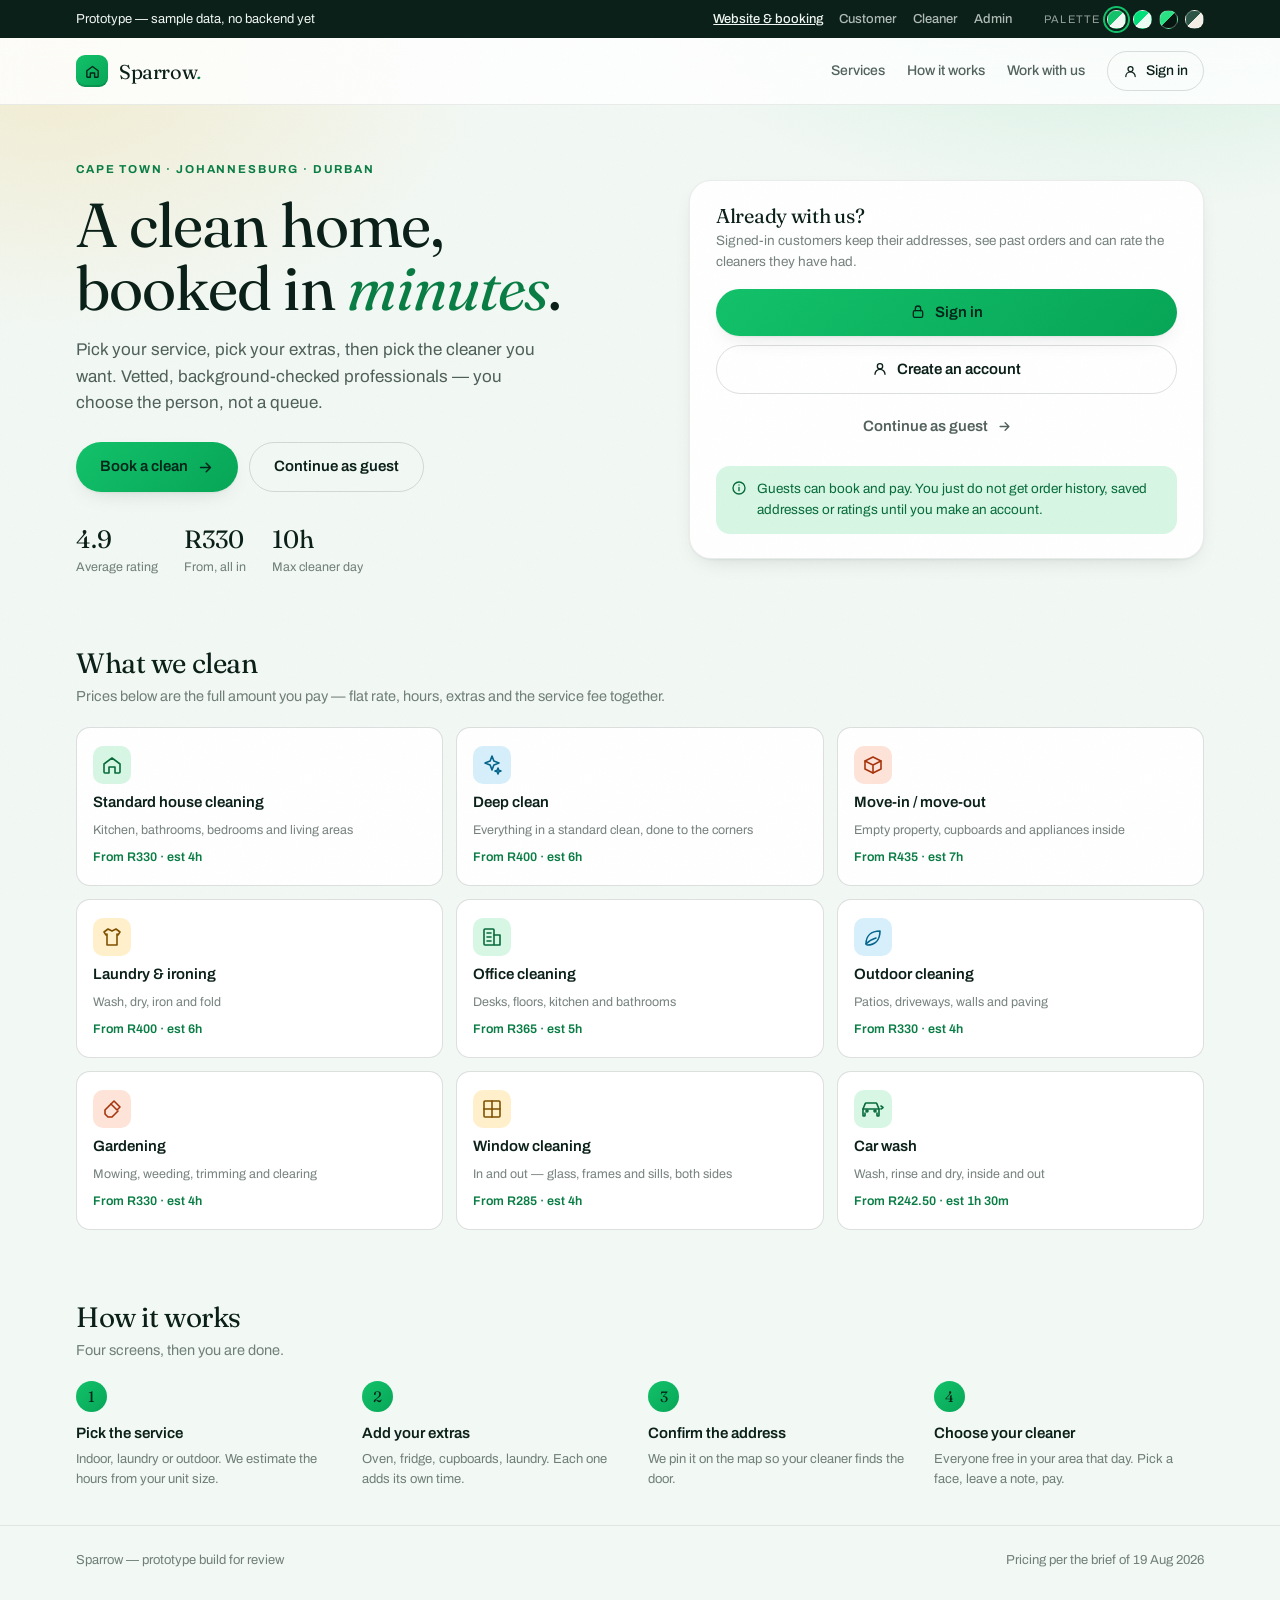
==== commit 4e5ab5f3: "Car wash: 1h30 for every size, on the standard flat rate His figures, 1 Oct: "each car is estimated " ====
--- a/index.html
+++ b/index.html
@@ -531,15 +531,16 @@
       <button class="task ${B.vehicle === v.id ? 'on' : ''}" data-vehicle="${v.id}">
         <span class="tk-box">${ico('check',14,3)}</span>
         <span class="tk-main"><span class="tk-t">${v.name}</span><span class="tk-s">${v.sub}</span></span>
-        <span class="tk-p">est ${hoursLabel(v.hours)}</span>
+        <span class="tk-p">est ${hoursLabel(CFG.carWashHours)}</span>
       </button>`).join('')}</div>
     ${chosen ? `
       <div class="fieldset-t">Hours</div>
       ${stepperBlock(priceBooking(B))}` : `
       <div class="cap-note">${ico('info',15,2)}<span>Pick the vehicle first.</span></div>`}
-    <div class="note warn" style="margin-top:14px">${ico('info',16,2)}
-      <span>You gave me the list of vehicles but no times or prices for them, so the estimates above are mine.
-      The R${CFG.flatRate} flat rate is being used here — tell me if car washes should be on the R110 base like window cleaning.</span></div>`;
+    <div class="note">${ico('info',16,2)}
+      <span>Every vehicle is estimated at ${hoursLabel(CFG.carWashHours)} and charged at the standard rates,
+      so the size does not change the price — it tells your washer what is in the driveway.
+      Add hours above if the car needs more.</span></div>`;
 }
 
 function laundryBlock(){
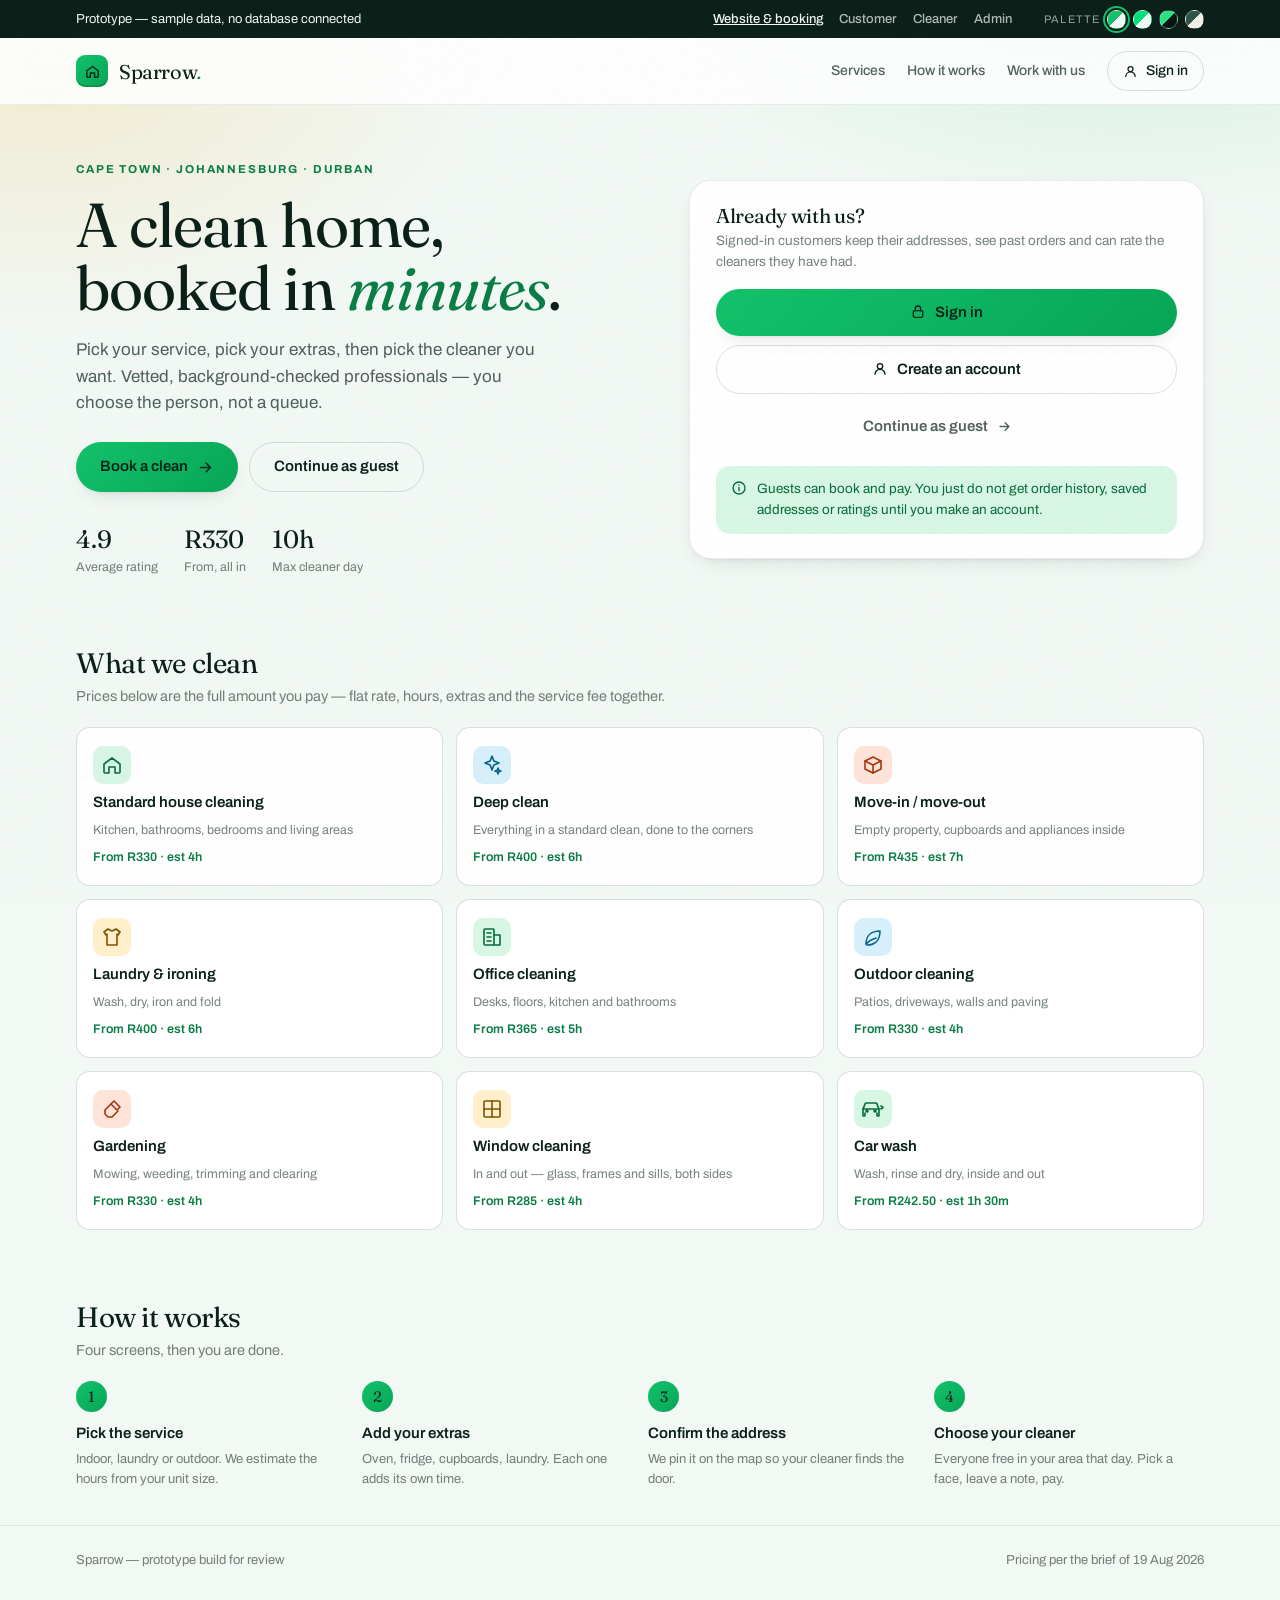
==== commit 3d7e2650: "MySQL schema, a PHP API, and the four screens running on it He asked for the reference schema and th" ====
--- a/index.html
+++ b/index.html
@@ -84,6 +84,7 @@
 </div>
 
 <script src="assets/app.js"></script>
+<script src="assets/api.js"></script>
 <script>
 /* ============================================================
    Booking state. One object; every screen reads and writes it.
@@ -690,6 +691,24 @@
       </dl>
     </div>
 
+    ${B.signedIn ? '' : `
+    <div class="fieldset-t">Where do we send the confirmation?</div>
+    <div class="grid2">
+      <div class="field"><label>First name <span class="req">*</span></label>
+        <input id="coFirst" placeholder="Thandi" value="${esc((B.who && B.who.first) || '')}">
+        <div class="err">Required</div></div>
+      <div class="field"><label>Surname <span class="req">*</span></label>
+        <input id="coLast" placeholder="Mokoena" value="${esc((B.who && B.who.last) || '')}">
+        <div class="err">Required</div></div>
+    </div>
+    <div class="field"><label>Email address <span class="req">*</span></label>
+      <input id="coEmail" type="email" placeholder="you@example.co.za" value="${esc((B.who && B.who.email) || '')}">
+      <div class="err">Enter a valid email address</div></div>
+    <div class="field"><label>Mobile number <span class="req">*</span></label>
+      <input id="coPhone" placeholder="082 000 0000" value="${esc((B.who && B.who.phone) || '')}">
+      <div class="err">Enter a valid South African mobile number</div>
+      <div class="hint">Your cleaner gets this so they can reach you on the day.</div></div>`}
+
     <div class="fieldset-t">A note for ${cl.name}</div>
     <div class="field"><textarea id="cNote" rows="3" placeholder="Anything you want done first, or left alone.">${esc(B.note)}</textarea></div>
 
@@ -815,14 +834,34 @@
   return true;
 }
 
-function next(){
+async function next(){
   if(step === 2 && !validateAddress()) return;
   if(!canAdvance()) return;
   if(step === 4) return pay();
+
+  /* Moving on to "choose your cleaner". With a database the shortlist has
+     to come from the server: this browser cannot see the other customers'
+     bookings, so it cannot know whose day is already full. */
+  if(step === 2 && API.live){
+    const btn = document.getElementById('nextBtn');
+    if(btn){ btn.disabled = true; btn.textContent = 'Checking who is free…'; }
+    try {
+      LIVE_CLEANERS = await API.availability(B, B.date, B.addr.city);
+    } catch (e) {
+      if(btn){ btn.disabled = false; btn.textContent = 'See who is free'; }
+      toast(e.message || 'Could not load the cleaner list', 'alert');
+      return;
+    }
+  }
   step = Math.min(step + 1, 5);
   render();
 }
-function back(){ step = Math.max(step - 1, 0); render(); }
+function back(){
+  // Going back past the address or the date invalidates who was free.
+  if(step <= 3) LIVE_CLEANERS = null;
+  step = Math.max(step - 1, 0);
+  render();
+}
 
 function validateAddress(){
   const need = [['aType', v => !!v], ['aLine', v => v.trim().length > 3], ['aSub', v => v.trim().length > 1]];
@@ -943,11 +982,63 @@
   render();
 }
 
-/* ---------- pay ---------- */
+/* ---------- pay ----------
+   With a database this posts the booking and lets the server price it.
+   The total shown on screen is never sent: the server works it out again
+   from its own tables, because anything this page sends can be edited by
+   whoever is looking at it. */
 let refSeq = 104400;
-function pay(){
+/* A guest's details, validated before anything is charged. Mirrors the
+   checks the API runs, so the customer is told here rather than by a 422. */
+function validateGuest(){
+  if(B.signedIn) return true;
+  const f = id => document.getElementById(id);
+  const tests = [
+    [f('coFirst'), f('coFirst').value.trim().length > 0],
+    [f('coLast'),  f('coLast').value.trim().length > 0],
+    [f('coEmail'), /\S+@\S+\.\S+/.test(f('coEmail').value.trim())],
+    [f('coPhone'), /^(\+?27|0)[\s-]?[6-8]\d([\s-]?\d){7}$/.test(f('coPhone').value.trim())]
+  ];
+  let ok = true;
+  tests.forEach(([el, good]) => {
+    el.closest('.field').classList.toggle('bad', !good);
+    if(!good) ok = false;
+  });
+  if(ok){
+    B.who = { first: f('coFirst').value.trim(), last: f('coLast').value.trim(),
+              email: f('coEmail').value.trim(), phone: f('coPhone').value.trim() };
+  }
+  return ok;
+}
+
+async function pay(){
+  if(!validateGuest()) return;
   const btn = document.getElementById('payBtn');
   if(btn){ btn.disabled = true; btn.textContent = 'Authorising…'; }
+
+  if(API.live){
+    try {
+      const r = await API.createOrder(B, {
+        street_line: B.addr.line, unit_number: B.addr.unit, suburb: B.addr.suburb,
+        city: B.addr.city, province: B.addr.prov, access_notes: B.addr.notes,
+        latitude: B.geo && B.geo.lat, longitude: B.geo && B.geo.lng
+      }, B.signedIn ? null : {
+        first_name: B.who.first, last_name: B.who.last,
+        email: B.who.email, phone: B.who.phone
+      });
+      B.ref = r.reference;
+      step = 5; render();
+      toast('Payment approved — ' + money(r.price.total));
+      // Re-read, so the dashboard shows the row the database actually holds
+      // rather than this page's idea of what it just wrote.
+      try { await API.boot({ role:'customer' }); } catch (e) {}
+    } catch (e) {
+      if(btn){ btn.disabled = false; btn.textContent = 'Pay ' + money(priceBooking(B).total); }
+      toast(e.message || 'That booking could not be completed', 'alert');
+    }
+    return;
+  }
+
   setTimeout(() => {
     B.ref = 'SPW-' + (++refSeq);
     const p = priceBooking(B);
@@ -962,7 +1053,19 @@
   }, 600);
 }
 
-go('home');
+/* ---------- boot ----------
+   The API is probed before the first paint. If it answers, CFG and DB have
+   already been replaced with database rows by the time anything renders,
+   so no screen ever shows sample data and then flips. */
+(async () => {
+  try { await API.boot({ role: 'customer' }); } catch (e) { console.warn('API boot', e); }
+  if (API.live && API.user){
+    B.signedIn = true;
+    B.who = { first: API.user.first_name, last: API.user.last_name, email: API.user.email };
+  }
+  go('home');
+  showMode();
+})();
 </script>
 </body>
 </html>
